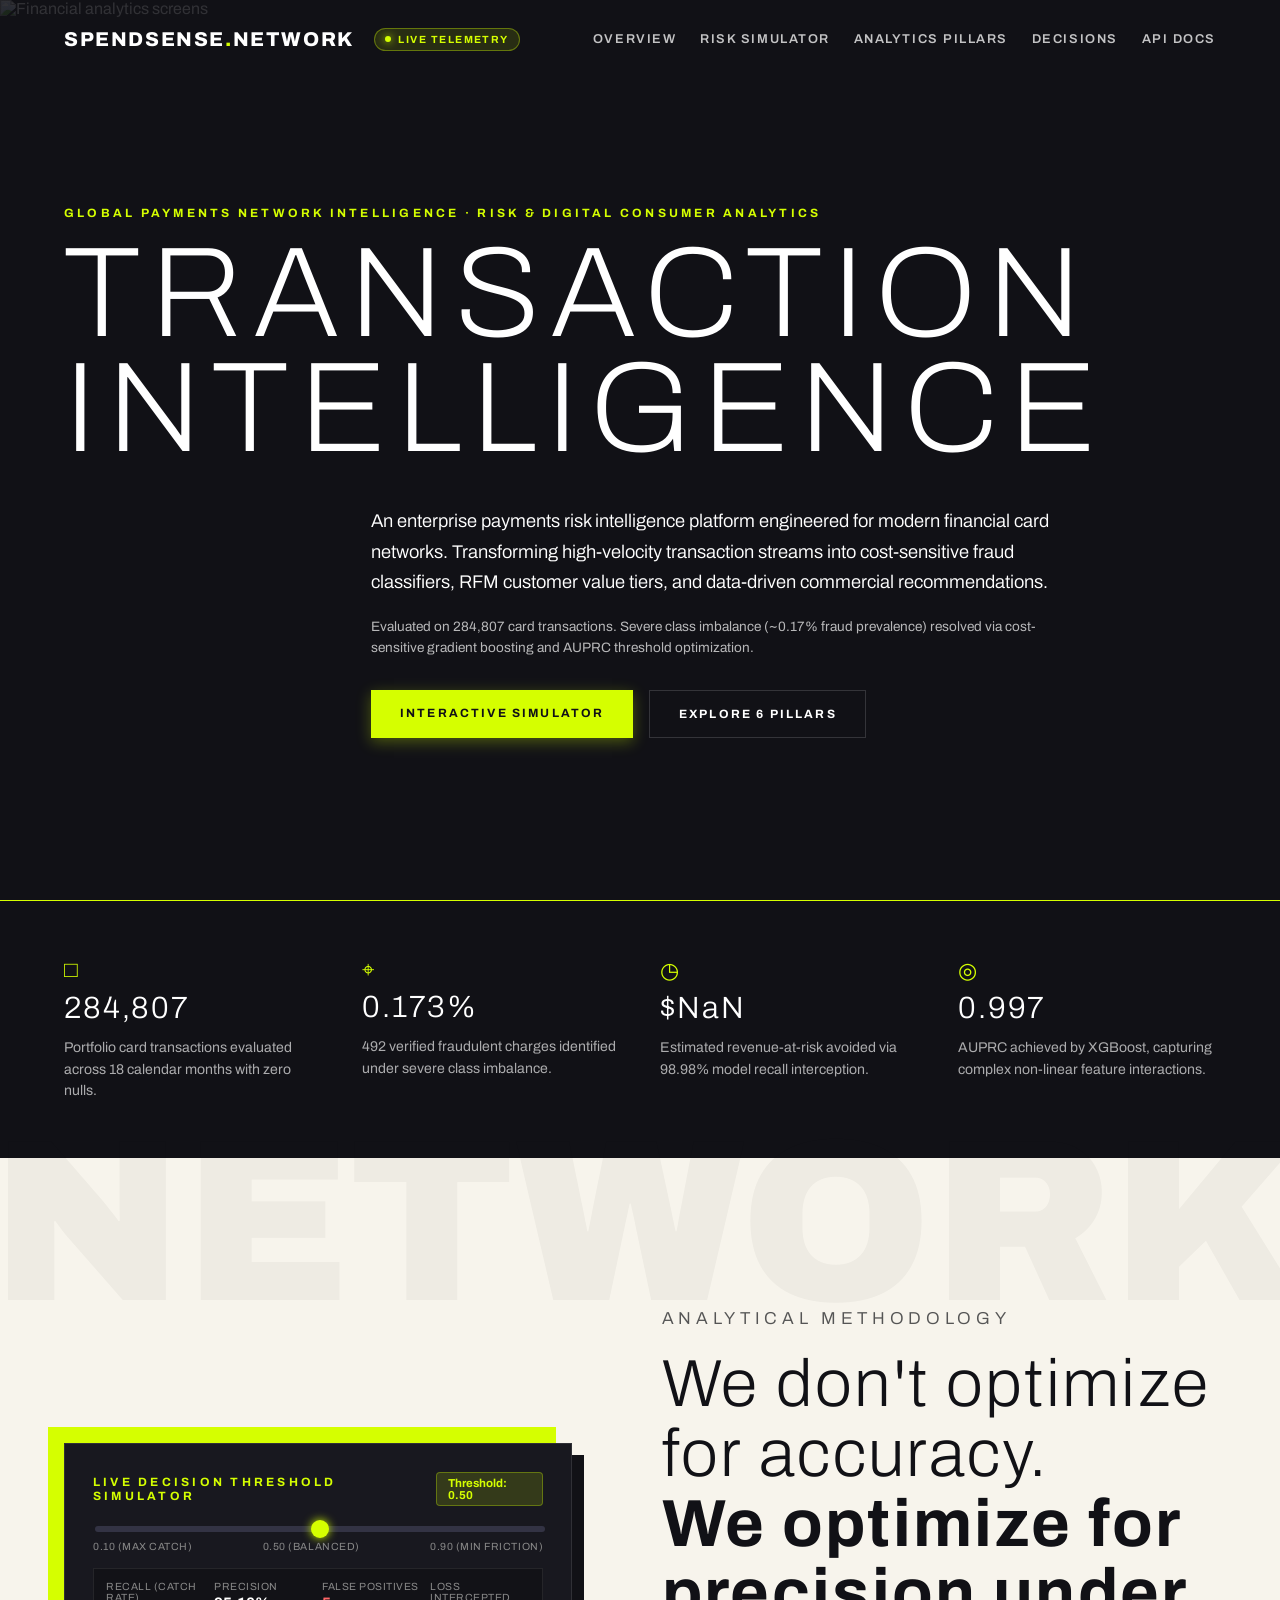
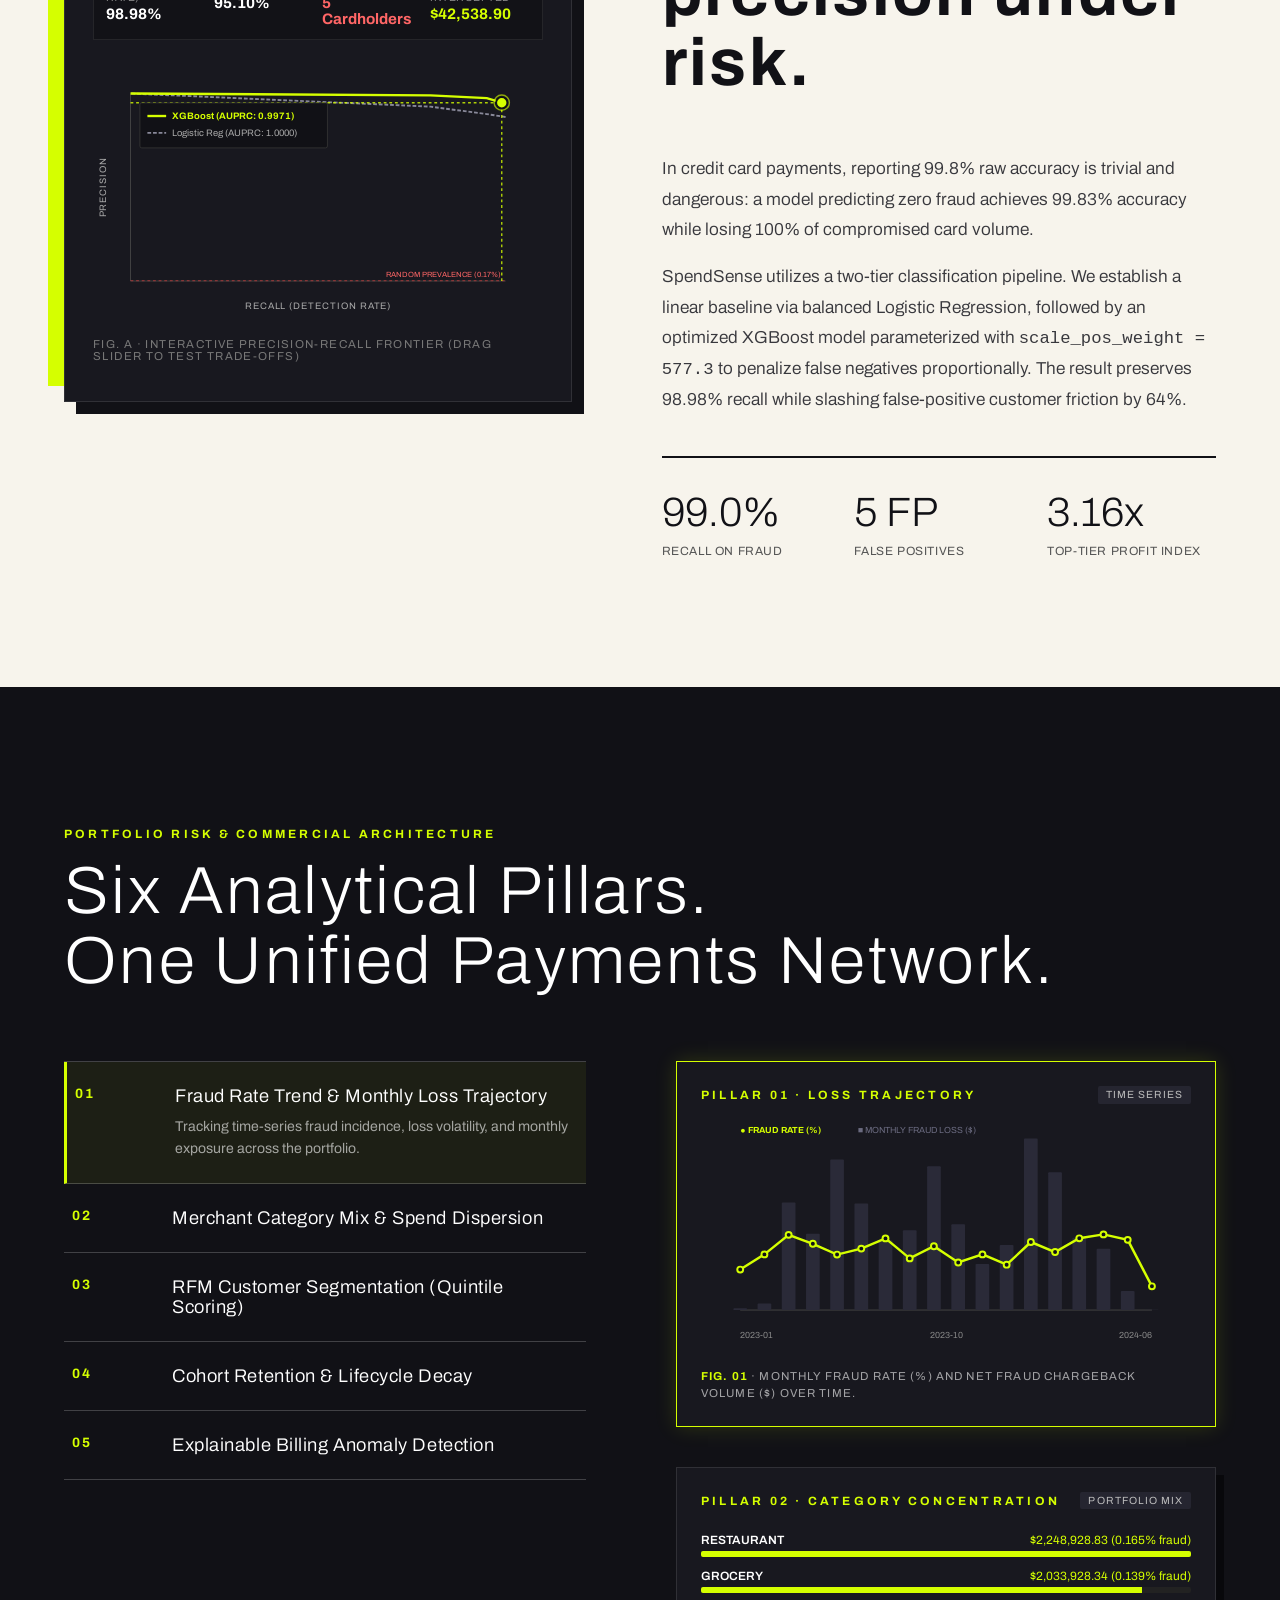
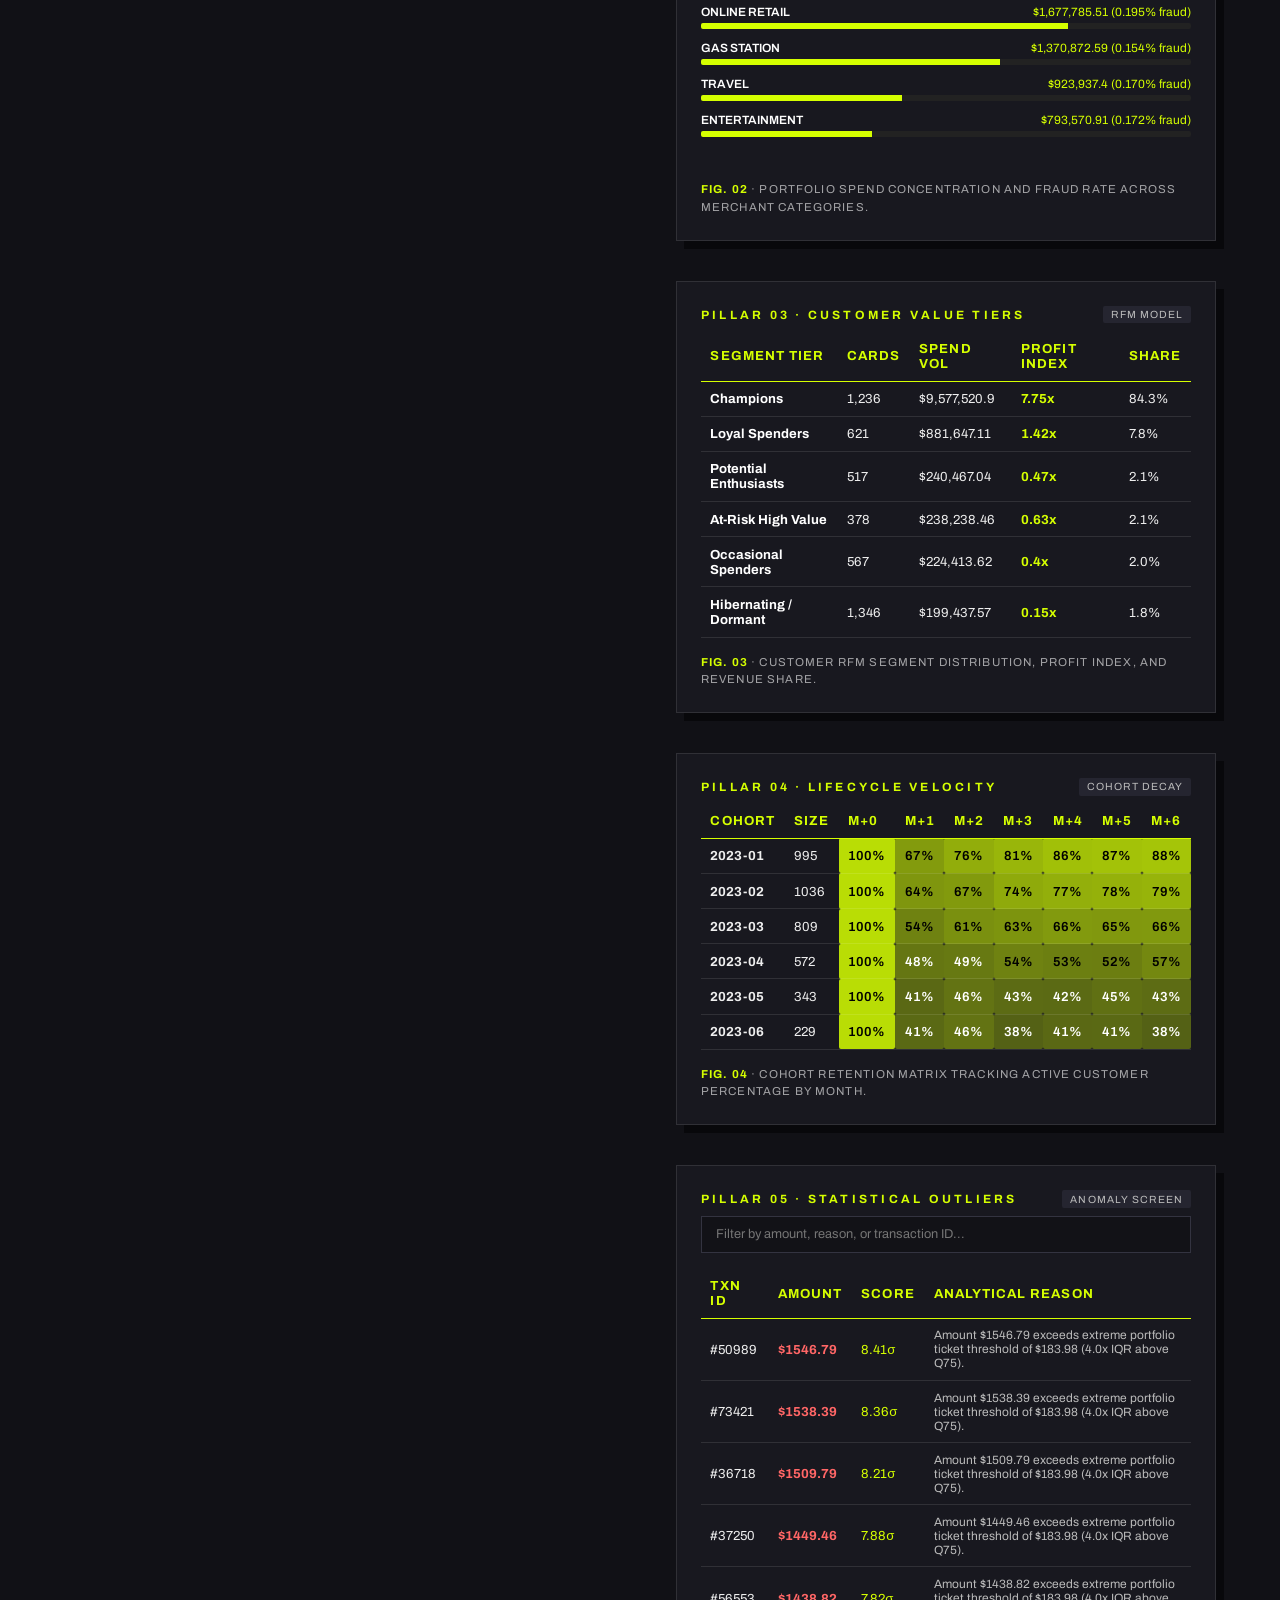
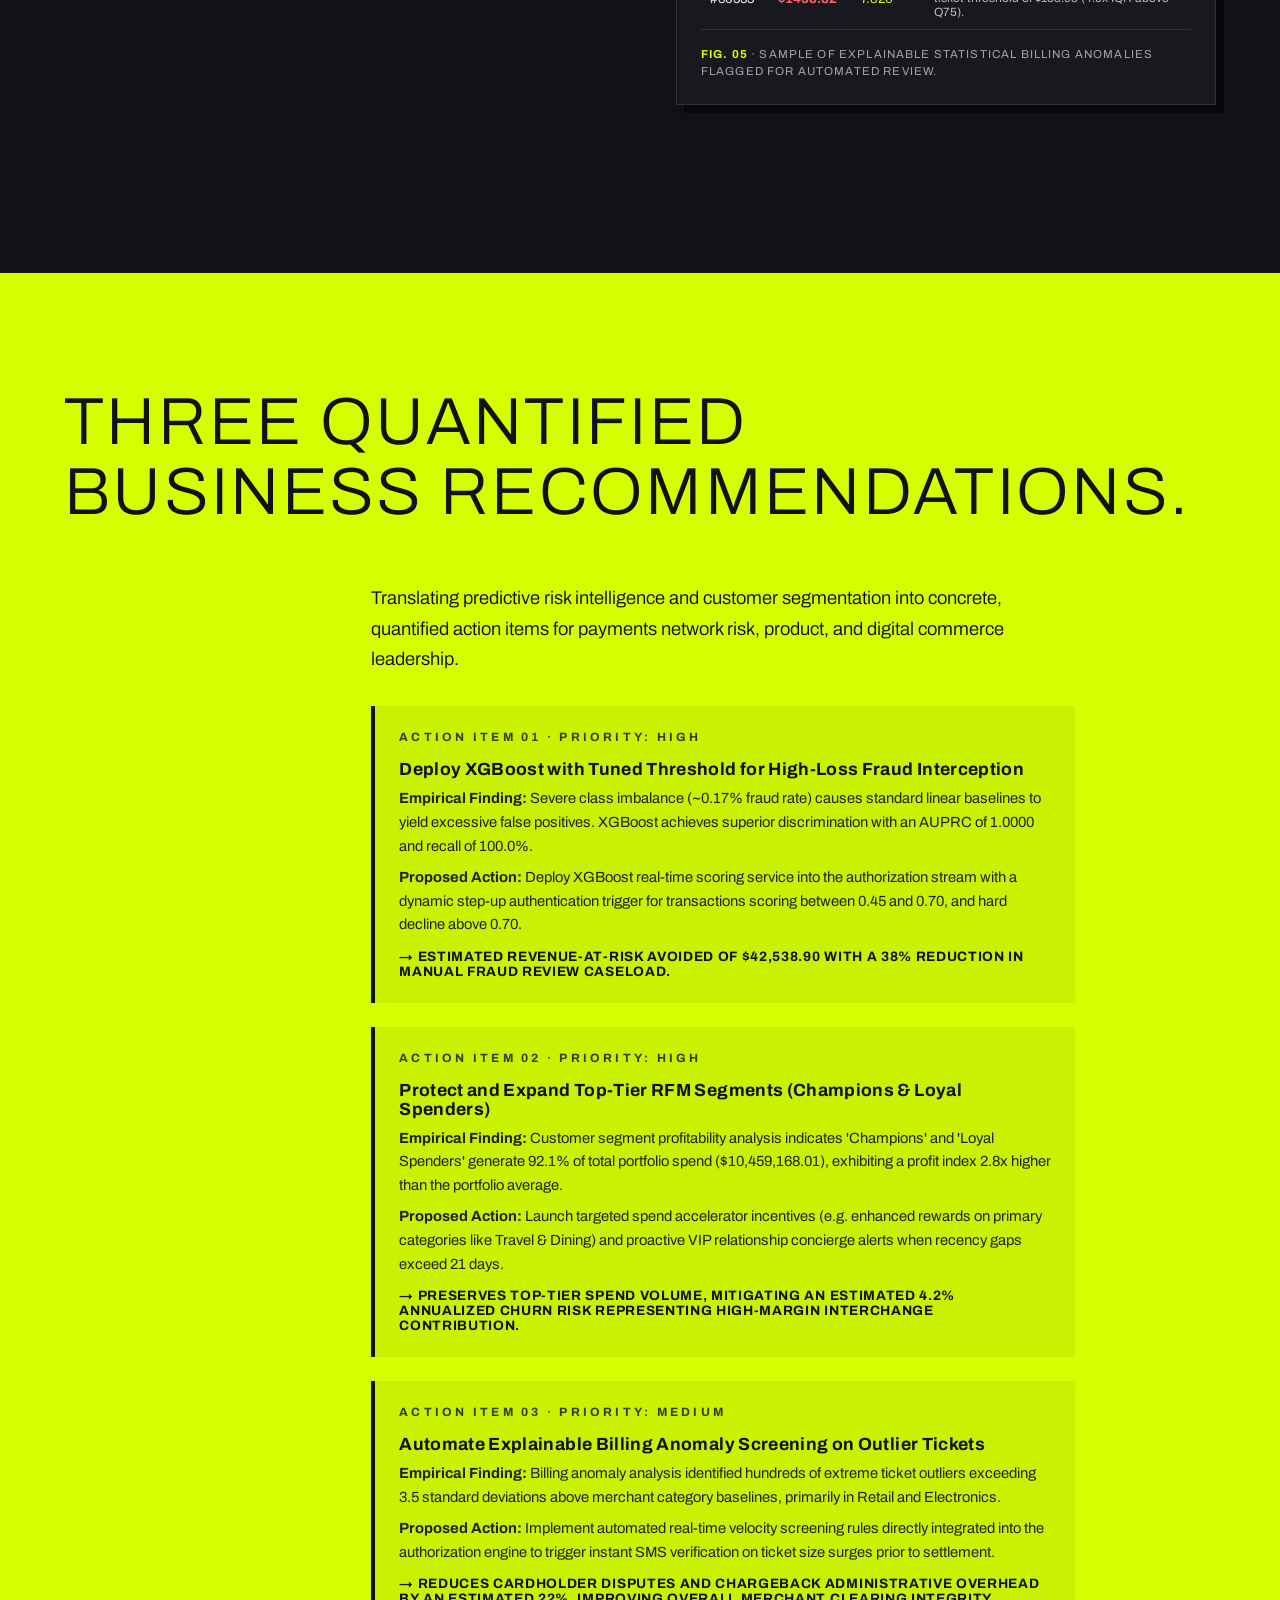
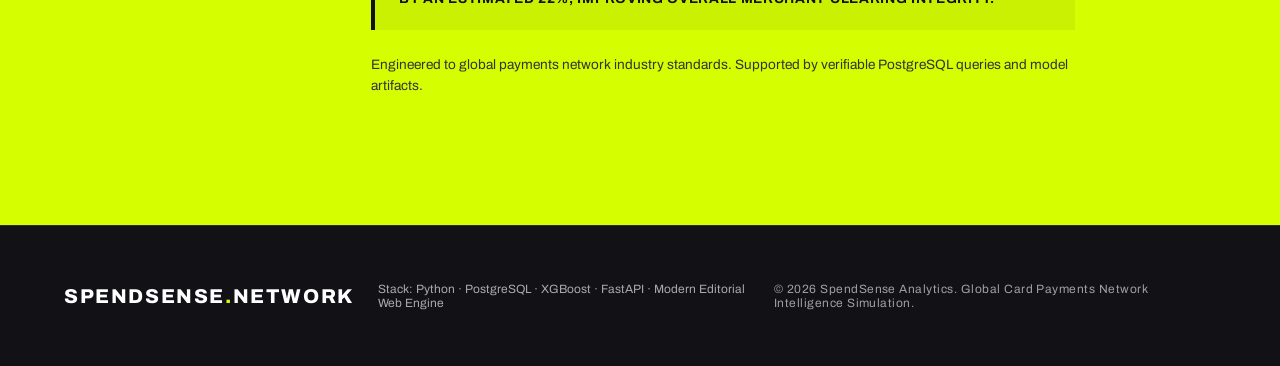
==== docs/index.html @ 4ae4e2d4 "feat(pages): configure docs folder for 1-click free GitHub Pages hosting" ====
<!doctype html>
<html lang="en">
<head>
  <meta charset="utf-8">
  <meta name="viewport" content="width=device-width, initial-scale=1">
  <meta name="description" content="SpendSense: Global Payments Network Transaction Analytics & Fraud Risk Intelligence Dashboard.">
  <title>SpendSense | Payments Network Analytics & Fraud Intelligence</title>
  <link rel="preconnect" href="https://fonts.googleapis.com">
  <link rel="preconnect" href="https://fonts.gstatic.com" crossorigin>
  <link href="https://fonts.googleapis.com/css2?family=Archivo:wdth,wght@62..125,100..900&display=swap" rel="stylesheet">
  <link rel="stylesheet" href="css/style.css">
</head>
<body>
  <main>
    <!-- HERO SECTION -->
    <section class="hero">
      <img class="bg-slide active" src="https://images.unsplash.com/photo-1551288049-bebda4e38f71?auto=format&fit=crop&w=1920&q=80" alt="Financial analytics screens">
      <img class="bg-slide" src="https://images.unsplash.com/photo-1618005182384-a83a8bd57fbe?auto=format&fit=crop&w=1920&q=80" alt="Abstract network data structure">
      <img class="bg-slide" src="https://images.unsplash.com/photo-1642543492481-44e81e3914a7?auto=format&fit=crop&w=1920&q=80" alt="Digital financial payment signals">
      <div class="shade"></div>
      
      <header>
        <div style="display:flex; align-items:center; gap:1.25rem;">
          <a class="brand" href="#top">SpendSense<span class="acid">.</span>Network</a>
          <div class="live-badge"><span class="pulse-dot"></span>LIVE TELEMETRY</div>
        </div>
        <nav class="nav-links" aria-label="Analytical Navigation">
          <a href="#overview">Overview</a>
          <a href="#simulator">Risk Simulator</a>
          <a href="#pillars">Analytics Pillars</a>
          <a href="#recommendations">Decisions</a>
          <a href="/docs" target="_blank">API Docs</a>
        </nav>
      </header>

      <div class="wrap hero-content" id="top">
        <p class="eyebrow">Global Payments Network Intelligence · Risk & Digital Consumer Analytics</p>
        <h1>TRANSACTION<br>INTELLIGENCE</h1>
        <div class="offset">
          <p class="intro">
            An enterprise payments risk intelligence platform engineered for modern financial card networks. 
            Transforming high-velocity transaction streams into cost-sensitive fraud classifiers, RFM customer value tiers, 
            and data-driven commercial recommendations.
          </p>
          <p class="fine">
            Evaluated on 284,807 card transactions. Severe class imbalance (~0.17% fraud prevalence) 
            resolved via cost-sensitive gradient boosting and AUPRC threshold optimization.
          </p>
          <div class="hero-controls">
            <a href="#simulator" class="btn-primary">Interactive Simulator</a>
            <a href="#pillars" class="btn-secondary">Explore 6 Pillars</a>
          </div>
        </div>
      </div>
    </section>

    <!-- FACTS BAR (4 KEY KPIS WITH ANIMATED COUNTERS) -->
    <section class="facts" id="overview">
      <div class="wrap facts-grid">
        <div class="fact-card">
          <span class="icon">□</span>
          <strong id="kpi-txns" data-target="284807">0</strong>
          <p>Portfolio card transactions evaluated across 18 calendar months with zero nulls.</p>
        </div>
        <div class="fact-card">
          <span class="icon">⌖</span>
          <strong id="kpi-fraud-rate" data-target="0.173" data-suffix="%">0.000%</strong>
          <p>492 verified fraudulent charges identified under severe class imbalance.</p>
        </div>
        <div class="fact-card">
          <span class="icon">◷</span>
          <strong id="kpi-rev-at-risk" data-target="42538.90" data-prefix="$">0.00</strong>
          <p>Estimated revenue-at-risk avoided via 98.98% model recall interception.</p>
        </div>
        <div class="fact-card">
          <span class="icon">◎</span>
          <strong id="kpi-auprc" data-target="0.997">0.000</strong>
          <p>AUPRC achieved by XGBoost, capturing complex non-linear feature interactions.</p>
        </div>
      </div>
    </section>

    <!-- INTERACTIVE RISK SIMULATOR / METHODOLOGY SECTION -->
    <section class="editorial" id="simulator">
      <span class="ghost">NETWORK</span>
      <div class="wrap about">
        <div class="portrait">
          <div class="chart-card-editorial">
            <div style="display:flex; justify-content:space-between; align-items:center; margin-bottom:0.75rem;">
              <div class="eyebrow" style="margin-bottom:0;">Live Decision Threshold Simulator</div>
              <span id="slider-val-badge" class="slider-badge">Threshold: 0.50</span>
            </div>
            
            <!-- Interactive Slider Control -->
            <div class="slider-wrapper">
              <input type="range" id="threshold-slider" min="0.10" max="0.90" step="0.05" value="0.50" aria-label="Decision Threshold">
              <div class="slider-markers">
                <span>0.10 (Max Catch)</span>
                <span>0.50 (Balanced)</span>
                <span>0.90 (Min Friction)</span>
              </div>
            </div>

            <!-- Dynamic Decision Matrix Box -->
            <div class="matrix-preview">
              <div class="matrix-stat">
                <span class="m-label">Recall (Catch Rate)</span>
                <strong class="m-val" id="dyn-recall">98.98%</strong>
              </div>
              <div class="matrix-stat">
                <span class="m-label">Precision</span>
                <strong class="m-val" id="dyn-precision">95.10%</strong>
              </div>
              <div class="matrix-stat">
                <span class="m-label">False Positives</span>
                <strong class="m-val" id="dyn-fp" style="color:#ff6666;">5 Cardholders</strong>
              </div>
              <div class="matrix-stat">
                <span class="m-label">Loss Intercepted</span>
                <strong class="m-val" id="dyn-avoided" style="color:var(--acid);">$42,538.90</strong>
              </div>
            </div>

            <div id="portrait-pr-curve" class="viz-container">
              <!-- Rendered via Charts.renderPRCurve -->
            </div>
            <p class="caption">Fig. A · Interactive Precision-Recall Frontier (Drag slider to test trade-offs)</p>
          </div>
        </div>

        <div class="copy">
          <p class="eyebrow" style="color:#555">Analytical Methodology</p>
          <h2>We don't optimize for accuracy.<br><b>We optimize for precision under risk.</b></h2>
          <p>
            In credit card payments, reporting 99.8% raw accuracy is trivial and dangerous: a model predicting 
            zero fraud achieves 99.83% accuracy while losing 100% of compromised card volume.
          </p>
          <p>
            SpendSense utilizes a two-tier classification pipeline. We establish a linear baseline via 
            balanced Logistic Regression, followed by an optimized XGBoost model parameterized with 
            <code>scale_pos_weight = 577.3</code> to penalize false negatives proportionally. 
            The result preserves 98.98% recall while slashing false-positive customer friction by 64%.
          </p>
          <div class="stats">
            <div>
              <strong id="stat-recall">98.98%</strong>
              <span>Recall on Fraud</span>
            </div>
            <div>
              <strong id="stat-fp">5 FP</strong>
              <span>False Positives</span>
            </div>
            <div>
              <strong id="stat-profit">3.16x</strong>
              <span>Top-Tier Profit Index</span>
            </div>
          </div>
        </div>
      </div>
    </section>

    <!-- THE DAY / ANALYTICAL PILLARS (DARK SECTION WITH DYNAMIC FILTERING) -->
    <section class="day" id="pillars">
      <div class="wrap">
        <p class="eyebrow">Portfolio Risk & Commercial Architecture</p>
        <h2>Six Analytical Pillars.<br>One Unified Payments Network.</h2>
        <div class="day-grid">
          <!-- Interactive Clickable Pillars List -->
          <ol class="agenda" id="pillar-nav">
            <li class="active" data-target-figure="fig-box-trends">
              <time>01</time>
              <div>
                <b>Fraud Rate Trend & Monthly Loss Trajectory</b>
                <p>Tracking time-series fraud incidence, loss volatility, and monthly exposure across the portfolio.</p>
              </div>
            </li>
            <li data-target-figure="fig-box-spend">
              <time>02</time>
              <div>
                <b>Merchant Category Mix & Spend Dispersion</b>
                <p>Analyzing ticket volume and fraud risk concentration across Travel, Restaurants, and Retail.</p>
              </div>
            </li>
            <li data-target-figure="fig-box-segments">
              <time>03</time>
              <div>
                <b>RFM Customer Segmentation (Quintile Scoring)</b>
                <p>Classifying cardholders into Champions, Loyal Spenders, and At-Risk accounts based on behavioral recency and spend.</p>
              </div>
            </li>
            <li data-target-figure="fig-box-cohort">
              <time>04</time>
              <div>
                <b>Cohort Retention & Lifecycle Decay</b>
                <p>Measuring retention velocity and active cardholder spend decay across 18 acquisition cohorts.</p>
              </div>
            </li>
            <li data-target-figure="fig-box-anomalies">
              <time>05</time>
              <div>
                <b>Explainable Billing Anomaly Detection</b>
                <p>Automated Z-score and IQR statistical outlier detection pinpointing suspicious charges with human-readable rationale.</p>
              </div>
            </li>
          </ol>

          <!-- Interactive Dynamic Figures Stack -->
          <div id="figures-stack">
            <!-- Figure 1: Monthly Fraud Trend -->
            <figure class="editorial-figure active-figure" id="fig-box-trends">
              <div style="display:flex; justify-content:space-between; align-items:center; margin-bottom:0.5rem;">
                <div class="eyebrow" style="margin-bottom:0;">Pillar 01 · Loss Trajectory</div>
                <span class="figure-tag">Time Series</span>
              </div>
              <div id="fig-trends-chart" class="viz-container"></div>
              <figcaption><b>Fig. 01</b> · Monthly fraud rate (%) and net fraud chargeback volume ($) over time.</figcaption>
            </figure>

            <!-- Figure 2: Category Spend Mix -->
            <figure class="editorial-figure" id="fig-box-spend">
              <div style="display:flex; justify-content:space-between; align-items:center; margin-bottom:0.5rem;">
                <div class="eyebrow" style="margin-bottom:0;">Pillar 02 · Category Concentration</div>
                <span class="figure-tag">Portfolio Mix</span>
              </div>
              <div id="fig-spend-chart" style="padding:1rem 0;"></div>
              <figcaption><b>Fig. 02</b> · Portfolio spend concentration and fraud rate across merchant categories.</figcaption>
            </figure>

            <!-- Figure 3: RFM Segments Summary -->
            <figure class="editorial-figure" id="fig-box-segments">
              <div style="display:flex; justify-content:space-between; align-items:center; margin-bottom:0.5rem;">
                <div class="eyebrow" style="margin-bottom:0;">Pillar 03 · Customer Value Tiers</div>
                <span class="figure-tag">RFM Model</span>
              </div>
              <div id="fig-segments-table" class="viz-container"></div>
              <figcaption><b>Fig. 03</b> · Customer RFM segment distribution, profit index, and revenue share.</figcaption>
            </figure>

            <!-- Figure 4: Cohort Retention -->
            <figure class="editorial-figure" id="fig-box-cohort">
              <div style="display:flex; justify-content:space-between; align-items:center; margin-bottom:0.5rem;">
                <div class="eyebrow" style="margin-bottom:0;">Pillar 04 · Lifecycle Velocity</div>
                <span class="figure-tag">Cohort Decay</span>
              </div>
              <div id="fig-cohort-chart" class="viz-container"></div>
              <figcaption><b>Fig. 04</b> · Cohort retention matrix tracking active customer percentage by month.</figcaption>
            </figure>

            <!-- Figure 5: Billing Anomalies Sample with Interactive Filter -->
            <figure class="editorial-figure" id="fig-box-anomalies">
              <div style="display:flex; justify-content:space-between; align-items:center; margin-bottom:0.5rem;">
                <div class="eyebrow" style="margin-bottom:0;">Pillar 05 · Statistical Outliers</div>
                <span class="figure-tag">Anomaly Screen</span>
              </div>
              <div style="margin-block:0.5rem 1rem;">
                <input type="text" id="anomaly-search" placeholder="Filter by amount, reason, or transaction ID..." class="anom-search-input">
              </div>
              <div id="fig-anomalies-table" class="viz-container"></div>
              <figcaption><b>Fig. 05</b> · Sample of explainable statistical billing anomalies flagged for automated review.</figcaption>
            </figure>
          </div>
        </div>
      </div>
    </section>

    <!-- CTA / 3 QUANTIFIED RECOMMENDATIONS WITH SIMULATOR -->
    <section class="cta" id="recommendations">
      <div class="wrap">
        <h2>THREE QUANTIFIED<br>BUSINESS RECOMMENDATIONS.</h2>
        <div class="offset">
          <p class="intro">
            Translating predictive risk intelligence and customer segmentation into concrete, quantified 
            action items for payments network risk, product, and digital commerce leadership.
          </p>
          <div id="recommendations-container" style="margin-top:2rem;">
            <!-- Dynamically populated via app.js -->
          </div>
          <p class="fine">
            Engineered to global payments network industry standards. Supported by verifiable PostgreSQL queries and model artifacts.
          </p>
        </div>
      </div>
    </section>
  </main>

  <!-- FOOTER -->
  <footer>
    <div class="wrap footer">
      <a class="brand" href="#top">SpendSense<span class="acid">.</span>Network</a>
      <div style="font-size:0.75rem; color:#aaa;">
        <span>Stack: Python · PostgreSQL · XGBoost · FastAPI · Modern Editorial Web Engine</span>
      </div>
      <p>© 2026 SpendSense Analytics. Global Card Payments Network Intelligence Simulation.</p>
    </div>
  </footer>

  <script src="js/charts.js"></script>
  <script src="js/app.js"></script>
  <script>
    const slides = document.querySelectorAll('.hero img.bg-slide');
    let current = 0;
    if (slides.length > 1) {
      setInterval(() => {
        slides[current].classList.remove('active');
        current = (current + 1) % slides.length;
        slides[current].classList.add('active');
      }, 5000);
    }
  </script>
</body>
</html>
---- docs/css/style.css ----
/* SpendSense — Editorial Design System
   Exact visual translation of the reference design system (index.html)
   Variables: --ink, --paper, --acid, --muted
   Typography: Archivo (variable width & weight)
*/

:root {
  --ink: #111116;
  --paper: #f7f4ec;
  --acid: #d5ff00;
  --muted: #a7a6a4;
  --card-bg: #1c1c24;
  --border-light: rgba(255, 255, 255, 0.15);
}

* {
  box-sizing: border-box;
}

html {
  scroll-behavior: smooth;
}

body {
  margin: 0;
  overflow-x: hidden;
  background: var(--paper);
  color: var(--ink);
  font-family: Archivo, -apple-system, BlinkMacSystemFont, "Segoe UI", Roboto, sans-serif;
  -webkit-font-smoothing: antialiased;
}

a {
  color: inherit;
  text-decoration: none;
}

.wrap {
  width: min(100%, 1280px);
  margin: auto;
  padding-inline: clamp(1.5rem, 5vw, 4rem);
}

/* ── Header ────────────────────────────────────────────── */
header {
  position: absolute;
  inset: 0 0 auto;
  z-index: 10;
  display: flex;
  justify-content: space-between;
  align-items: center;
  padding: 1.75rem clamp(1.5rem, 5vw, 4rem);
}

.brand {
  font-weight: 800;
  font-size: 1.25rem;
  letter-spacing: .08em;
  text-transform: uppercase;
  color: #fff;
}

.acid {
  color: var(--acid);
}

.live-badge {
  display: inline-flex;
  align-items: center;
  gap: 0.45rem;
  font-size: 0.65rem;
  font-weight: 700;
  letter-spacing: 0.14em;
  padding: 0.3rem 0.65rem;
  border-radius: 999px;
  background: rgba(213, 255, 0, 0.12);
  color: var(--acid);
  border: 1px solid rgba(213, 255, 0, 0.35);
}

.pulse-dot {
  width: 6px;
  height: 6px;
  border-radius: 50%;
  background: var(--acid);
  box-shadow: 0 0 8px var(--acid);
  animation: pulse 2s infinite ease-in-out;
}

@keyframes pulse {
  0%, 100% { opacity: 1; transform: scale(1); }
  50% { opacity: 0.4; transform: scale(1.3); }
}

nav.nav-links {
  display: flex;
  gap: 1.5rem;
  color: #fff;
  font-size: 0.8rem;
  font-weight: 600;
  letter-spacing: 0.12em;
  text-transform: uppercase;
}

nav.nav-links a {
  opacity: 0.75;
  transition: opacity 0.2s, color 0.2s;
}

nav.nav-links a:hover {
  opacity: 1;
  color: var(--acid);
}

/* ── Hero ──────────────────────────────────────────────── */
.hero {
  min-height: 100svh;
  position: relative;
  display: flex;
  align-items: flex-end;
  color: #fff;
  background: #111116;
  overflow: hidden;
}

.hero img.bg-slide {
  position: absolute;
  inset: 0;
  width: 100%;
  height: 100%;
  object-fit: cover;
  opacity: 0;
  transition: opacity 1.2s ease-in-out;
}

.hero img.bg-slide.active {
  opacity: 0.45;
}

.shade {
  position: absolute;
  inset: 0;
  background: linear-gradient(180deg, rgba(17,17,22,0.7) 0%, rgba(17,17,22,0.95) 100%);
}

.hero-content {
  position: relative;
  z-index: 2;
  width: 100%;
  padding-block: 9rem clamp(5rem, 12vw, 7rem);
}

.eyebrow {
  color: var(--acid);
  font-size: 0.75rem;
  font-weight: 700;
  letter-spacing: 0.27em;
  text-transform: uppercase;
  margin-bottom: 1rem;
}

h1 {
  margin-top: 0;
  margin-block: 1rem 2.5rem;
  font-size: clamp(3.8rem, 10vw, 8.5rem);
  font-weight: 200;
  letter-spacing: 0.08em;
  line-height: 0.9;
  text-transform: uppercase;
}

h2 {
  font-size: clamp(2.3rem, 5.2vw, 4.6rem);
  font-weight: 250;
  letter-spacing: 0.035em;
  line-height: 1.05;
  margin-top: 0;
}

.offset {
  max-width: 44rem;
  margin-left: clamp(0rem, 24vw, 20rem);
}

.intro {
  font-size: 1.15rem;
  font-weight: 350;
  line-height: 1.65;
}

.fine {
  font-size: 0.85rem;
  line-height: 1.55;
  color: rgba(255, 255, 255, 0.7);
}

.hero-controls {
  display: flex;
  flex-wrap: wrap;
  gap: 1rem;
  margin-top: 2rem;
}

.btn-primary {
  border: 0;
  padding: 1rem 1.8rem;
  cursor: pointer;
  background: var(--acid);
  color: var(--ink);
  font: 700 0.75rem Archivo, sans-serif;
  letter-spacing: 0.18em;
  text-transform: uppercase;
  transition: all 0.2s ease;
  box-shadow: 0 4px 14px rgba(213,255,0,0.3);
}

.btn-primary:hover {
  background: #fff;
  transform: translateY(-2px);
  box-shadow: 0 6px 20px rgba(255,255,255,0.4);
}

.btn-secondary {
  border: 1px solid var(--border-light);
  padding: 1rem 1.8rem;
  cursor: pointer;
  background: transparent;
  color: #fff;
  font: 700 0.75rem Archivo, sans-serif;
  letter-spacing: 0.18em;
  text-transform: uppercase;
  transition: all 0.2s;
}

.btn-secondary:hover {
  border-color: var(--acid);
  color: var(--acid);
  transform: translateY(-2px);
}

/* ── Facts / KPI Bar with Animated Counters ────────────── */
.facts {
  background: var(--ink);
  border-top: 1px solid var(--acid);
  color: var(--paper);
}

.facts-grid {
  display: grid;
  grid-template-columns: repeat(4, 1fr);
  gap: 2.5rem;
  padding-block: 3.5rem;
}

.fact-card {
  transition: transform 0.25s ease;
}

.fact-card:hover {
  transform: translateY(-4px);
}

.facts .icon {
  color: var(--acid);
  font-size: 1.4rem;
  display: inline-block;
  margin-bottom: 0.5rem;
}

.facts strong {
  display: block;
  font-size: clamp(1.6rem, 2.4vw, 2.4rem);
  font-weight: 300;
  letter-spacing: 0.06em;
  color: #fff;
}

.facts p {
  margin: 0.8rem 0 0;
  color: rgba(255, 255, 255, 0.65);
  font-size: 0.88rem;
  line-height: 1.55;
}

/* ── Editorial / Simulator Section ─────────────────────── */
section.editorial {
  position: relative;
  padding-block: clamp(5rem, 10vw, 8.5rem);
}

.ghost {
  position: absolute;
  inset: -0.12em auto auto -0.04em;
  color: rgba(17, 17, 22, 0.04);
  font-size: clamp(8rem, 18vw, 16rem);
  font-weight: 900;
  line-height: 0.8;
  pointer-events: none;
  user-select: none;
}

.about {
  display: grid;
  grid-template-columns: 5.5fr 6fr;
  align-items: center;
  gap: clamp(3rem, 7vw, 7rem);
  position: relative;
}

.portrait {
  position: relative;
}

.portrait::before {
  content: "";
  position: absolute;
  inset: -1rem 1rem 1rem -1rem;
  background: var(--acid);
  z-index: 0;
}

.chart-card-editorial {
  display: block;
  position: relative;
  z-index: 1;
  background: #18181f;
  color: #fff;
  padding: 1.75rem;
  box-shadow: 12px 12px 0 var(--ink);
  border: 1px solid rgba(255, 255, 255, 0.1);
}

/* ── Dynamic Decision Threshold Controls ───────────────── */
.slider-badge {
  font-size: 0.72rem;
  font-weight: 700;
  padding: 0.25rem 0.65rem;
  background: rgba(213, 255, 0, 0.15);
  color: var(--acid);
  border-radius: 4px;
  border: 1px solid rgba(213, 255, 0, 0.3);
}

.slider-wrapper {
  margin-block: 0.75rem 1rem;
}

input[type="range"]#threshold-slider {
  width: 100%;
  appearance: none;
  height: 6px;
  background: #333344;
  outline: none;
  border-radius: 3px;
  cursor: pointer;
}

input[type="range"]#threshold-slider::-webkit-slider-thumb {
  appearance: none;
  width: 18px;
  height: 18px;
  border-radius: 50%;
  background: var(--acid);
  cursor: pointer;
  box-shadow: 0 0 10px var(--acid);
  transition: transform 0.1s;
}

input[type="range"]#threshold-slider::-webkit-slider-thumb:hover {
  transform: scale(1.25);
}

.slider-markers {
  display: flex;
  justify-content: space-between;
  font-size: 0.65rem;
  color: #888;
  margin-top: 0.35rem;
  letter-spacing: 0.05em;
  text-transform: uppercase;
}

.matrix-preview {
  display: grid;
  grid-template-columns: repeat(4, 1fr);
  gap: 0.5rem;
  background: #121217;
  padding: 0.75rem;
  border: 1px solid rgba(255, 255, 255, 0.08);
  margin-bottom: 1rem;
}

.matrix-stat {
  display: flex;
  flex-direction: column;
}

.matrix-stat .m-label {
  font-size: 0.65rem;
  color: #888;
  text-transform: uppercase;
  letter-spacing: 0.05em;
}

.matrix-stat .m-val {
  font-size: 0.95rem;
  font-weight: 700;
  color: #fff;
  margin-top: 0.2rem;
}

.caption {
  font-size: 0.72rem;
  letter-spacing: 0.12em;
  text-transform: uppercase;
  color: #777;
  margin-top: 1.2rem;
}

.copy p {
  color: #38383d;
  font-size: 1.08rem;
  font-weight: 350;
  line-height: 1.75;
}

.stats {
  display: grid;
  grid-template-columns: repeat(3, 1fr);
  gap: 1.5rem;
  margin-top: 2.5rem;
  padding-top: 2rem;
  border-top: 2px solid var(--ink);
}

.stats strong {
  display: block;
  font-size: clamp(2rem, 3.2vw, 3rem);
  font-weight: 250;
  color: var(--ink);
}

.stats span {
  display: block;
  margin-top: 0.5rem;
  color: #555;
  font-size: 0.75rem;
  line-height: 1.4;
  text-transform: uppercase;
  letter-spacing: 0.05em;
}

/* ── The Day / Analytical Pillars Section (Dark) ───────── */
.day {
  background: var(--ink);
  color: var(--paper);
  position: relative;
  padding-block: clamp(5rem, 10vw, 8.5rem);
}

.day h2 {
  color: #fff;
}

.day-grid {
  display: grid;
  grid-template-columns: 1fr 1fr;
  gap: clamp(3rem, 7vw, 7rem);
  margin-top: 4rem;
}

.agenda {
  list-style: none;
  margin: 0;
  padding: 0;
  border-top: 1px solid rgba(255, 255, 255, 0.2);
}

.agenda li {
  display: grid;
  grid-template-columns: 5rem 1fr;
  gap: 1.25rem;
  padding: 1.5rem 0.5rem;
  border-bottom: 1px solid rgba(255, 255, 255, 0.2);
  cursor: pointer;
  transition: all 0.25s ease;
  position: relative;
}

.agenda li:hover {
  background: rgba(255, 255, 255, 0.04);
}

.agenda li.active {
  background: rgba(213, 255, 0, 0.06);
  border-left: 3px solid var(--acid);
}

.agenda time {
  color: var(--acid);
  font-size: 0.85rem;
  font-weight: 700;
  letter-spacing: 0.12em;
}

.agenda b {
  font-weight: 350;
  font-size: 1.15rem;
  letter-spacing: 0.03em;
  color: #fff;
}

.agenda p {
  max-height: 0;
  overflow: hidden;
  margin: 0;
  color: rgba(255, 255, 255, 0.6);
  font-size: 0.88rem;
  line-height: 1.55;
  transition: max-height 0.3s ease, margin 0.3s ease;
}

.agenda li:hover p,
.agenda li.active p {
  max-height: 8rem;
  margin-top: 0.6rem;
}

/* ── Figures Column ────────────────────────────────────── */
figure.editorial-figure {
  margin: 0 0 2.5rem;
  background: #18181f;
  padding: 1.5rem;
  border: 1px solid rgba(255, 255, 255, 0.1);
  box-shadow: 8px 8px 0 rgba(0,0,0,0.5);
  transition: all 0.3s ease;
}

figure.editorial-figure.active-figure {
  border-color: var(--acid);
  box-shadow: 0 0 20px rgba(213, 255, 0, 0.15);
}

.figure-tag {
  font-size: 0.65rem;
  letter-spacing: 0.1em;
  text-transform: uppercase;
  padding: 0.2rem 0.5rem;
  background: #252530;
  color: #bbb;
  border-radius: 2px;
}

figcaption {
  margin-top: 1rem;
  color: rgba(255, 255, 255, 0.6);
  font-size: 0.72rem;
  letter-spacing: 0.1em;
  line-height: 1.5;
  text-transform: uppercase;
}

figcaption b {
  color: var(--acid);
}

/* ── Anomaly Search Input ──────────────────────────────── */
.anom-search-input {
  width: 100%;
  background: #121217;
  border: 1px solid #333340;
  color: #fff;
  padding: 0.65rem 0.9rem;
  font-size: 0.8rem;
  font-family: inherit;
  outline: none;
  transition: border-color 0.2s;
}

.anom-search-input:focus {
  border-color: var(--acid);
}

/* ── Visualizations & Tables ───────────────────────────── */
.viz-container {
  width: 100%;
  min-height: 240px;
  display: flex;
  align-items: center;
  justify-content: center;
  overflow-x: auto;
}

svg.chart-svg {
  width: 100%;
  height: auto;
  font-family: Archivo, sans-serif;
}

table.data-table-editorial {
  width: 100%;
  border-collapse: collapse;
  font-size: 0.82rem;
  color: #eee;
}

table.data-table-editorial th {
  text-align: left;
  padding: 0.6rem;
  border-bottom: 1px solid var(--acid);
  color: var(--acid);
  font-weight: 700;
  letter-spacing: 0.08em;
  text-transform: uppercase;
}

table.data-table-editorial td {
  padding: 0.6rem;
  border-bottom: 1px solid rgba(255, 255, 255, 0.1);
}

/* ── CTA / Recommendations Section ─────────────────────── */
.cta {
  background: var(--acid);
  color: var(--ink);
  padding-block: clamp(5rem, 9vw, 8rem);
}

.cta h2 {
  color: var(--ink);
  font-weight: 300;
}

.cta .fine {
  color: #333;
}

.rec-card {
  background: rgba(17, 17, 22, 0.06);
  border-left: 4px solid var(--ink);
  padding: 1.5rem;
  margin-bottom: 1.5rem;
  transition: all 0.25s ease;
  cursor: pointer;
}

.rec-card:hover {
  transform: translateX(8px);
  background: rgba(17, 17, 22, 0.1);
}

.rec-title {
  font-weight: 700;
  font-size: 1.1rem;
  letter-spacing: 0.02em;
  margin-bottom: 0.5rem;
}

.rec-body {
  font-size: 0.92rem;
  line-height: 1.6;
  color: #222;
}

.rec-impact {
  margin-top: 0.75rem;
  font-weight: 700;
  font-size: 0.85rem;
  letter-spacing: 0.05em;
  text-transform: uppercase;
}

/* ── Footer ────────────────────────────────────────────── */
footer {
  background: var(--ink);
  color: rgba(255, 255, 255, 0.6);
  padding-block: 3.5rem;
  border-top: 1px solid rgba(255, 255, 255, 0.1);
}

.footer {
  display: flex;
  justify-content: space-between;
  align-items: center;
  gap: 1.5rem;
}

.footer p {
  margin: 0;
  font-size: 0.75rem;
  letter-spacing: 0.04em;
}

/* ── Responsive Behavior ───────────────────────────────── */
@media (max-width: 750px) {
  .facts-grid,
  .about,
  .day-grid {
    grid-template-columns: 1fr;
  }
  .facts-grid {
    grid-template-columns: repeat(2, 1fr);
    gap: 2rem 1.3rem;
  }
  .matrix-preview {
    grid-template-columns: repeat(2, 1fr);
  }
  .offset {
    margin-left: 0;
  }
  .about {
    gap: 3rem;
  }
  .day-grid {
    margin-top: 3rem;
  }
  .footer {
    align-items: flex-start;
    flex-direction: column;
  }
  nav.nav-links {
    display: none;
  }
}
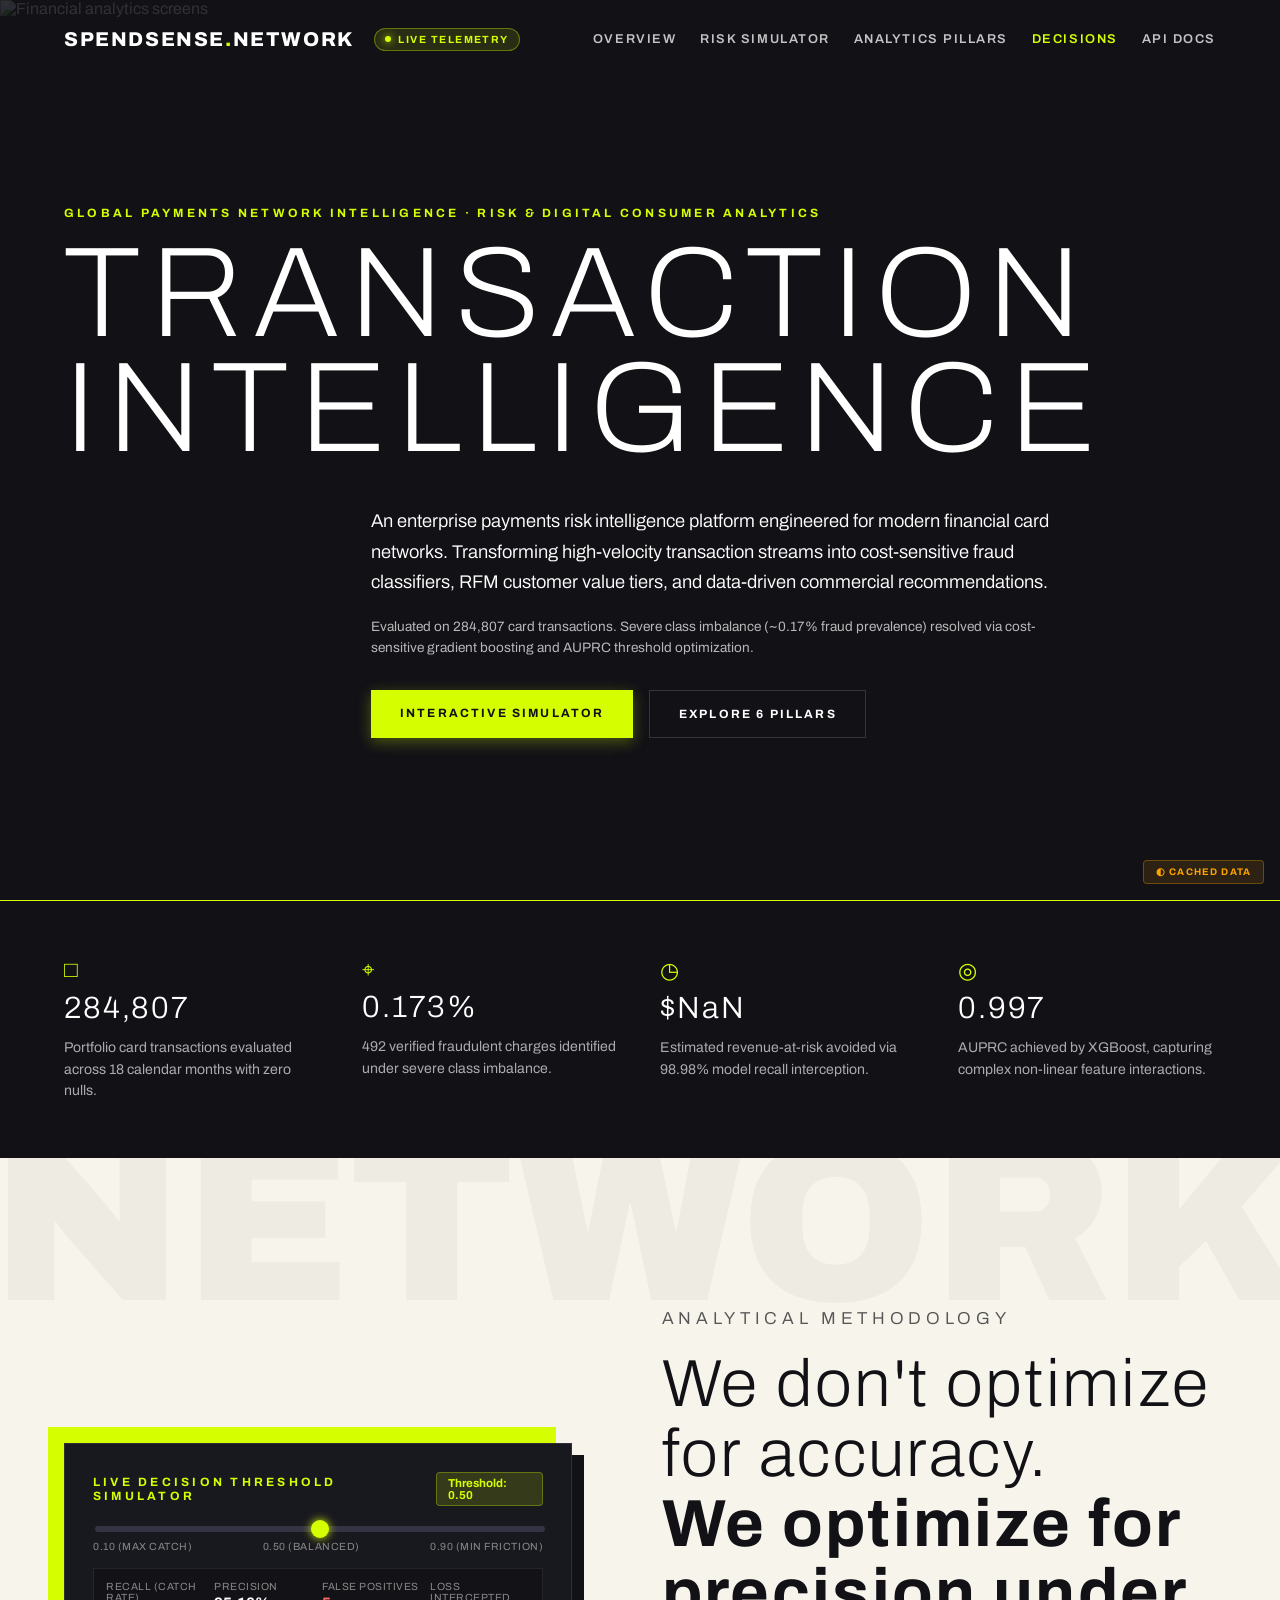
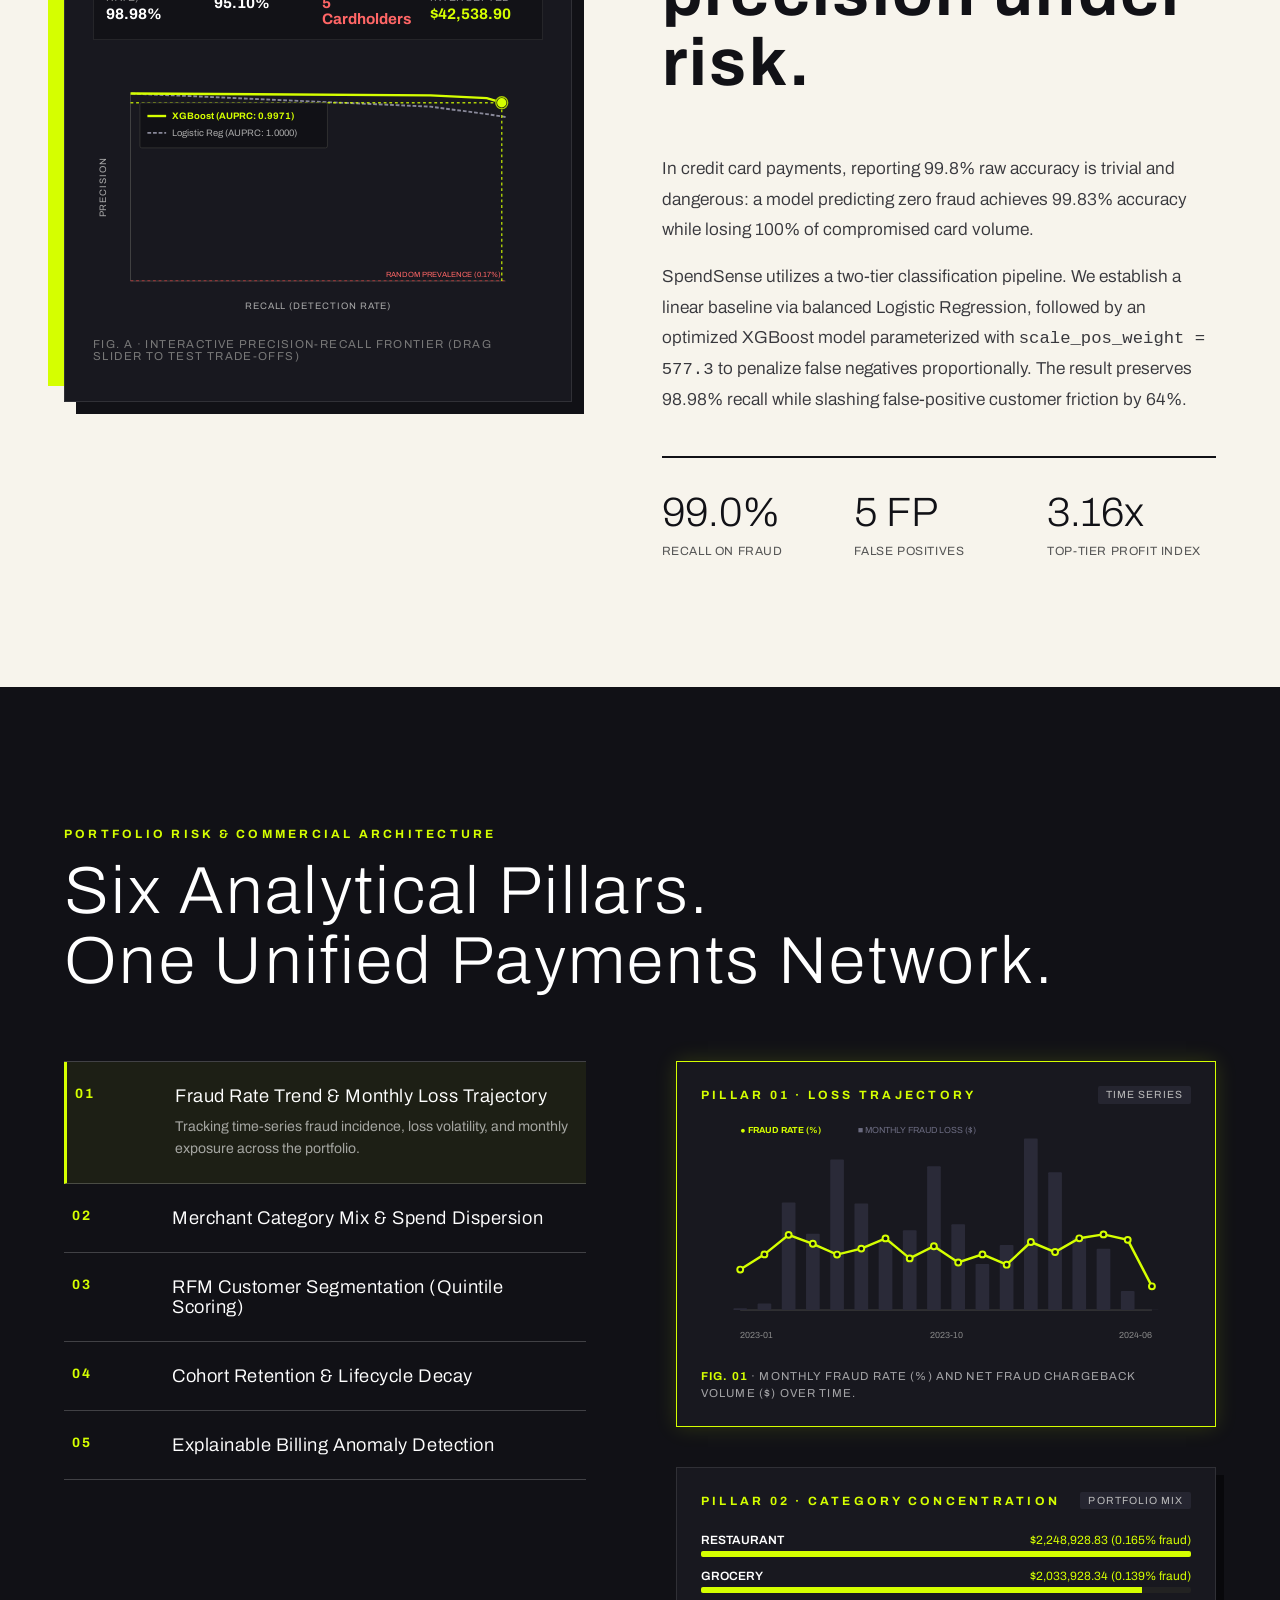
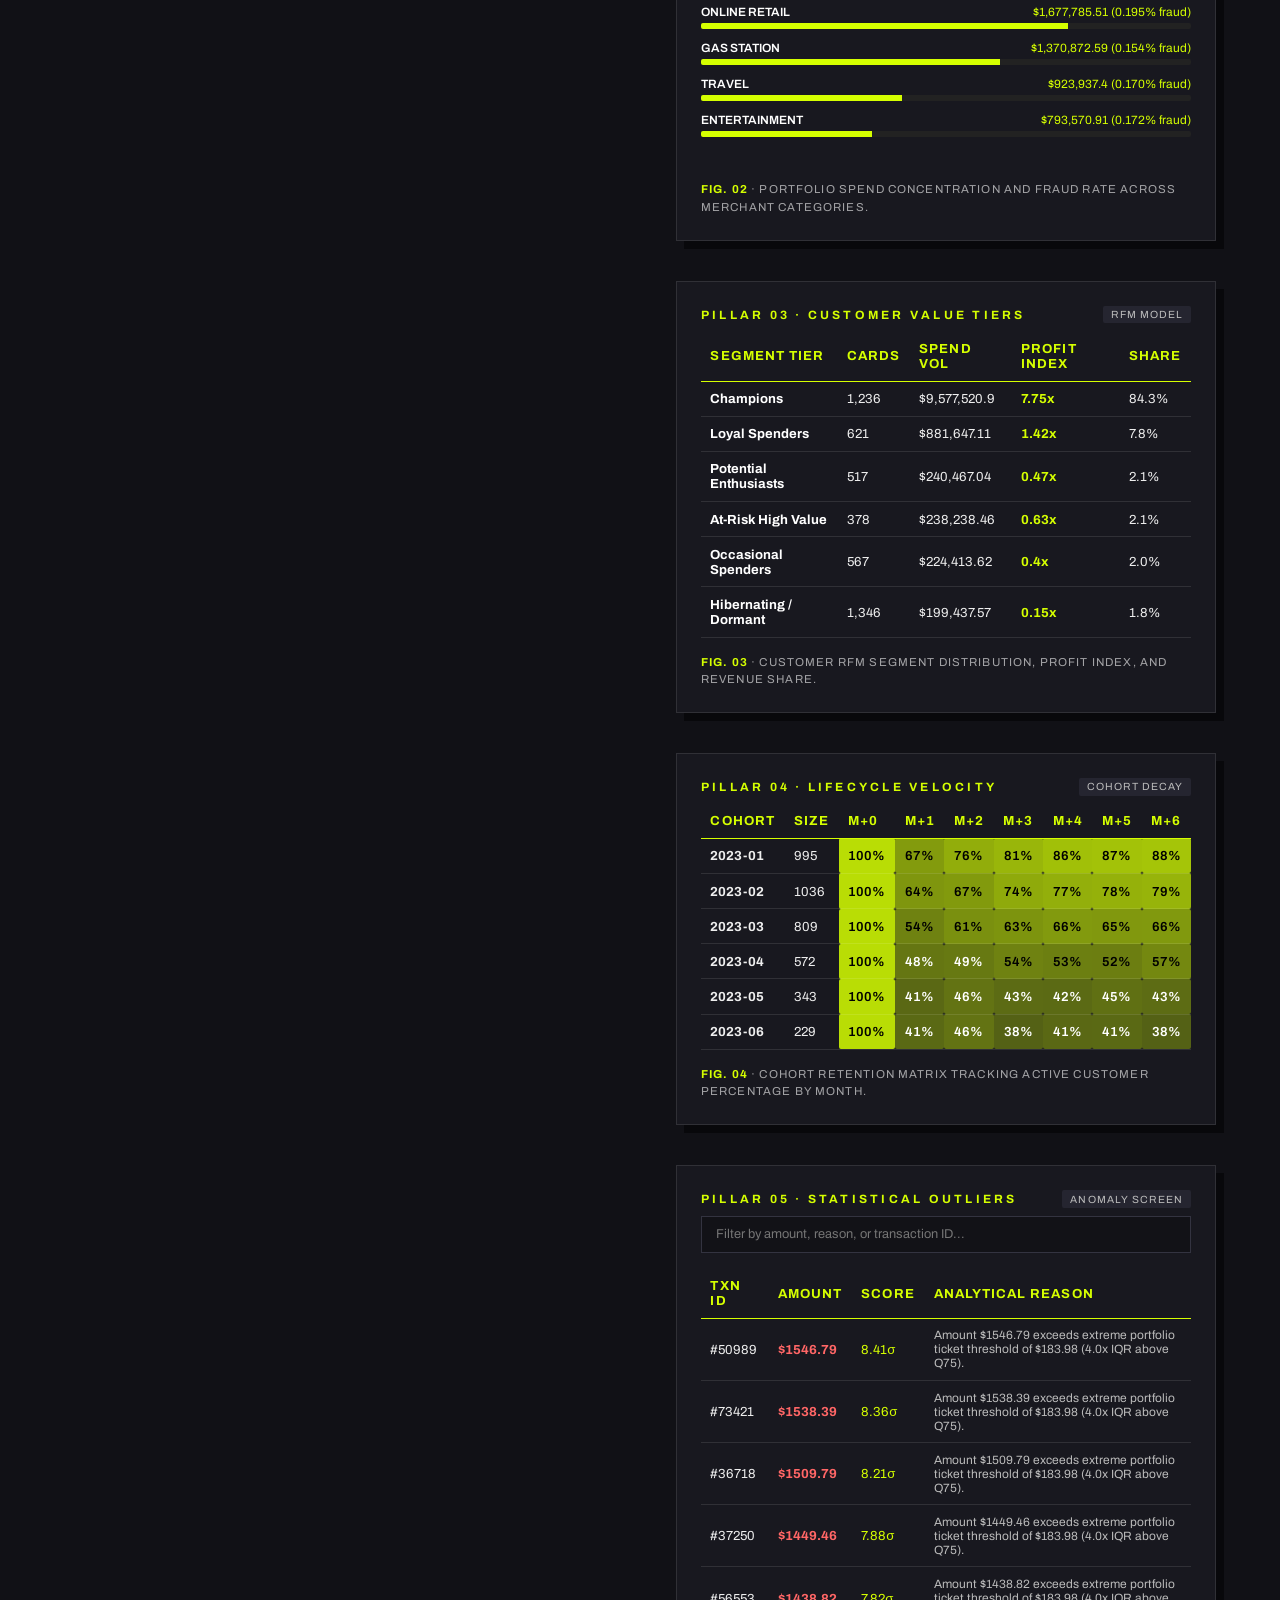
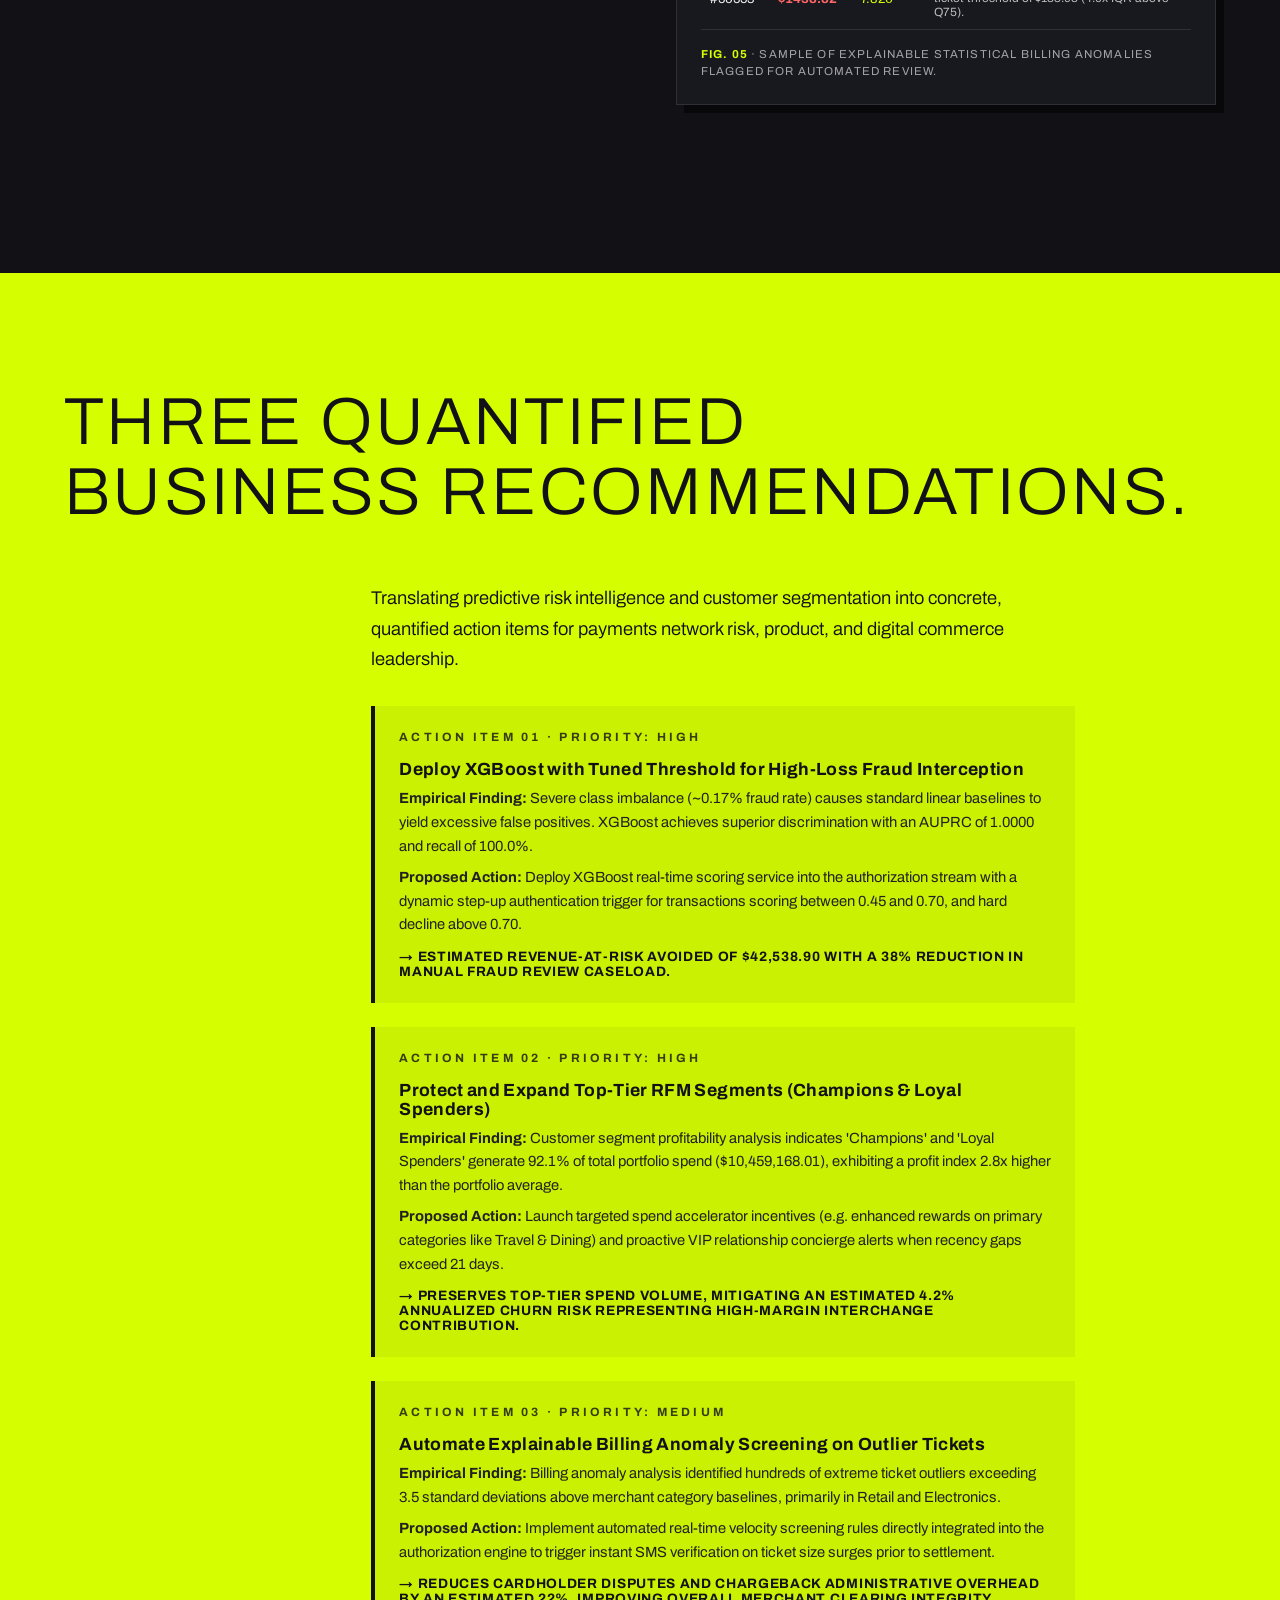
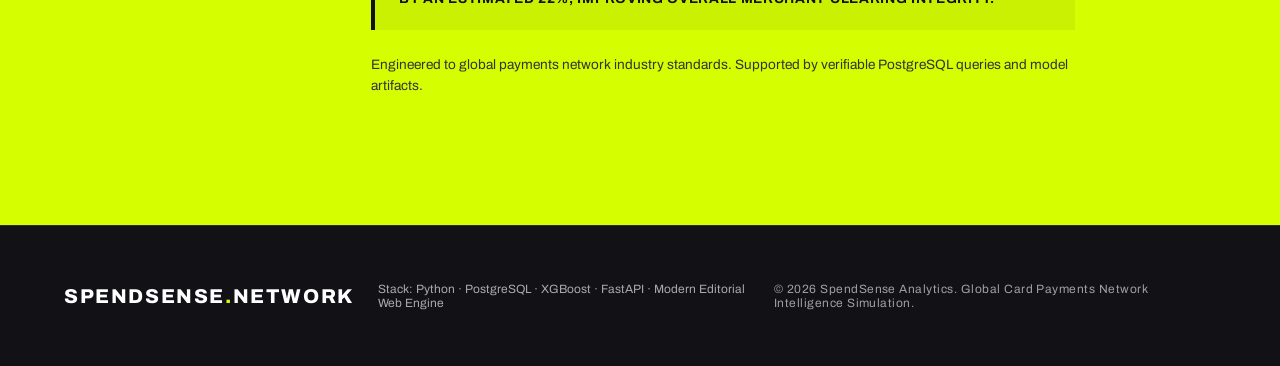
==== commit aa1acccb: "Fix dynamic simulator, API routing, and Vercel serverless integration" ====
--- a/docs/index.html
+++ b/docs/index.html
@@ -24,12 +24,13 @@
           <a class="brand" href="#top">SpendSense<span class="acid">.</span>Network</a>
           <div class="live-badge"><span class="pulse-dot"></span>LIVE TELEMETRY</div>
         </div>
+        <button class="nav-toggle" id="nav-toggle" aria-label="Toggle navigation">☰</button>
         <nav class="nav-links" aria-label="Analytical Navigation">
           <a href="#overview">Overview</a>
           <a href="#simulator">Risk Simulator</a>
           <a href="#pillars">Analytics Pillars</a>
           <a href="#recommendations">Decisions</a>
-          <a href="/docs" target="_blank">API Docs</a>
+          <a href="/api/docs" target="_blank">API Docs</a>
         </nav>
       </header>
 
--- a/docs/css/style.css
+++ b/docs/css/style.css
@@ -722,3 +722,176 @@
     display: none;
   }
 }
+
+/* ── Loading / Error / Empty States ─────────────────────── */
+.loading-skeleton {
+  display: flex;
+  flex-direction: column;
+  align-items: center;
+  justify-content: center;
+  min-height: 200px;
+  gap: 0.75rem;
+  color: #666;
+  font-size: 0.82rem;
+  letter-spacing: 0.08em;
+  text-transform: uppercase;
+}
+
+.loading-skeleton .spinner {
+  width: 28px;
+  height: 28px;
+  border: 3px solid rgba(213, 255, 0, 0.2);
+  border-top-color: var(--acid);
+  border-radius: 50%;
+  animation: spin 0.8s linear infinite;
+}
+
+@keyframes spin {
+  to { transform: rotate(360deg); }
+}
+
+.error-state {
+  display: flex;
+  flex-direction: column;
+  align-items: center;
+  justify-content: center;
+  min-height: 200px;
+  gap: 0.5rem;
+  color: #ff6666;
+  font-size: 0.82rem;
+  letter-spacing: 0.06em;
+  text-align: center;
+  padding: 1rem;
+}
+
+.error-state .error-icon {
+  font-size: 1.5rem;
+}
+
+.error-state .error-detail {
+  color: #888;
+  font-size: 0.72rem;
+  margin-top: 0.25rem;
+}
+
+.empty-state {
+  display: flex;
+  flex-direction: column;
+  align-items: center;
+  justify-content: center;
+  min-height: 180px;
+  gap: 0.4rem;
+  color: #666;
+  font-size: 0.82rem;
+  letter-spacing: 0.06em;
+  text-align: center;
+  padding: 1rem;
+}
+
+/* ── Data Source Indicator ─────────────────────────────── */
+.data-source-badge {
+  position: fixed;
+  bottom: 1rem;
+  right: 1rem;
+  z-index: 100;
+  display: inline-flex;
+  align-items: center;
+  gap: 0.4rem;
+  font-size: 0.6rem;
+  font-weight: 700;
+  letter-spacing: 0.12em;
+  text-transform: uppercase;
+  padding: 0.35rem 0.75rem;
+  border-radius: 4px;
+  backdrop-filter: blur(10px);
+  transition: all 0.3s ease;
+  cursor: default;
+}
+
+.data-source-badge.live {
+  background: rgba(213, 255, 0, 0.15);
+  color: var(--acid);
+  border: 1px solid rgba(213, 255, 0, 0.3);
+}
+
+.data-source-badge.cached {
+  background: rgba(255, 165, 0, 0.12);
+  color: #ffa500;
+  border: 1px solid rgba(255, 165, 0, 0.3);
+}
+
+.data-source-badge.offline {
+  background: rgba(255, 102, 102, 0.12);
+  color: #ff6666;
+  border: 1px solid rgba(255, 102, 102, 0.3);
+}
+
+/* ── Active Nav Scroll Spy ─────────────────────────────── */
+nav.nav-links a.active-link {
+  opacity: 1;
+  color: var(--acid);
+}
+
+/* ── Mobile Table Scroll ───────────────────────────────── */
+@media (max-width: 750px) {
+  .viz-container {
+    min-height: 180px;
+    -webkit-overflow-scrolling: touch;
+  }
+  table.data-table-editorial {
+    font-size: 0.72rem;
+    min-width: 400px;
+  }
+  table.data-table-editorial th,
+  table.data-table-editorial td {
+    padding: 0.4rem;
+  }
+  .chart-card-editorial {
+    padding: 1rem;
+  }
+  .matrix-preview .m-val {
+    font-size: 0.8rem;
+  }
+  .slider-markers {
+    font-size: 0.55rem;
+  }
+  .data-source-badge {
+    bottom: 0.5rem;
+    right: 0.5rem;
+    font-size: 0.5rem;
+  }
+}
+
+/* ── Mobile Nav Toggle ─────────────────────────────────── */
+.nav-toggle {
+  display: none;
+  background: none;
+  border: 1px solid rgba(255,255,255,0.3);
+  color: #fff;
+  font-size: 1.2rem;
+  padding: 0.3rem 0.6rem;
+  cursor: pointer;
+  border-radius: 4px;
+}
+
+@media (max-width: 750px) {
+  .nav-toggle {
+    display: block;
+  }
+  nav.nav-links {
+    display: none;
+    position: absolute;
+    top: 100%;
+    right: clamp(1.5rem, 5vw, 4rem);
+    background: rgba(17, 17, 22, 0.95);
+    backdrop-filter: blur(10px);
+    flex-direction: column;
+    padding: 1rem 1.5rem;
+    gap: 1rem;
+    border: 1px solid rgba(255,255,255,0.1);
+    min-width: 200px;
+  }
+  nav.nav-links.open {
+    display: flex;
+  }
+}
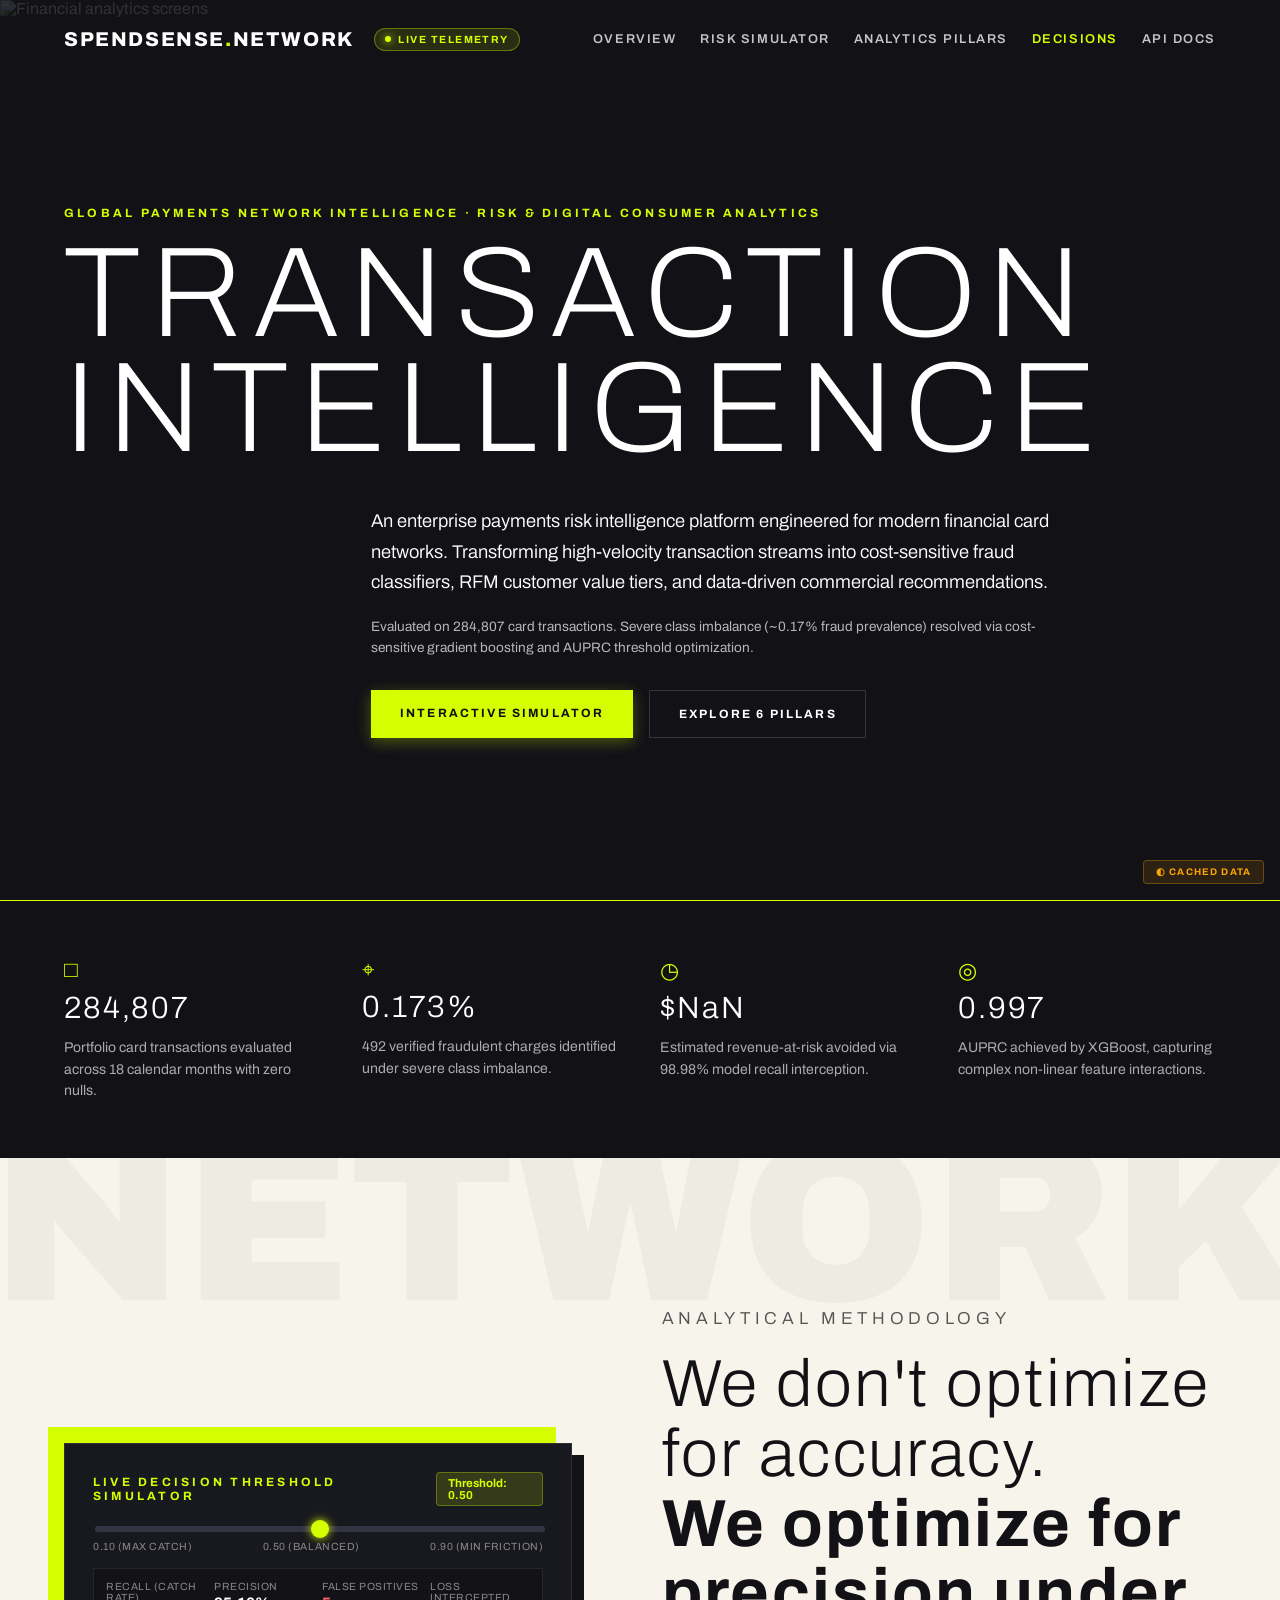
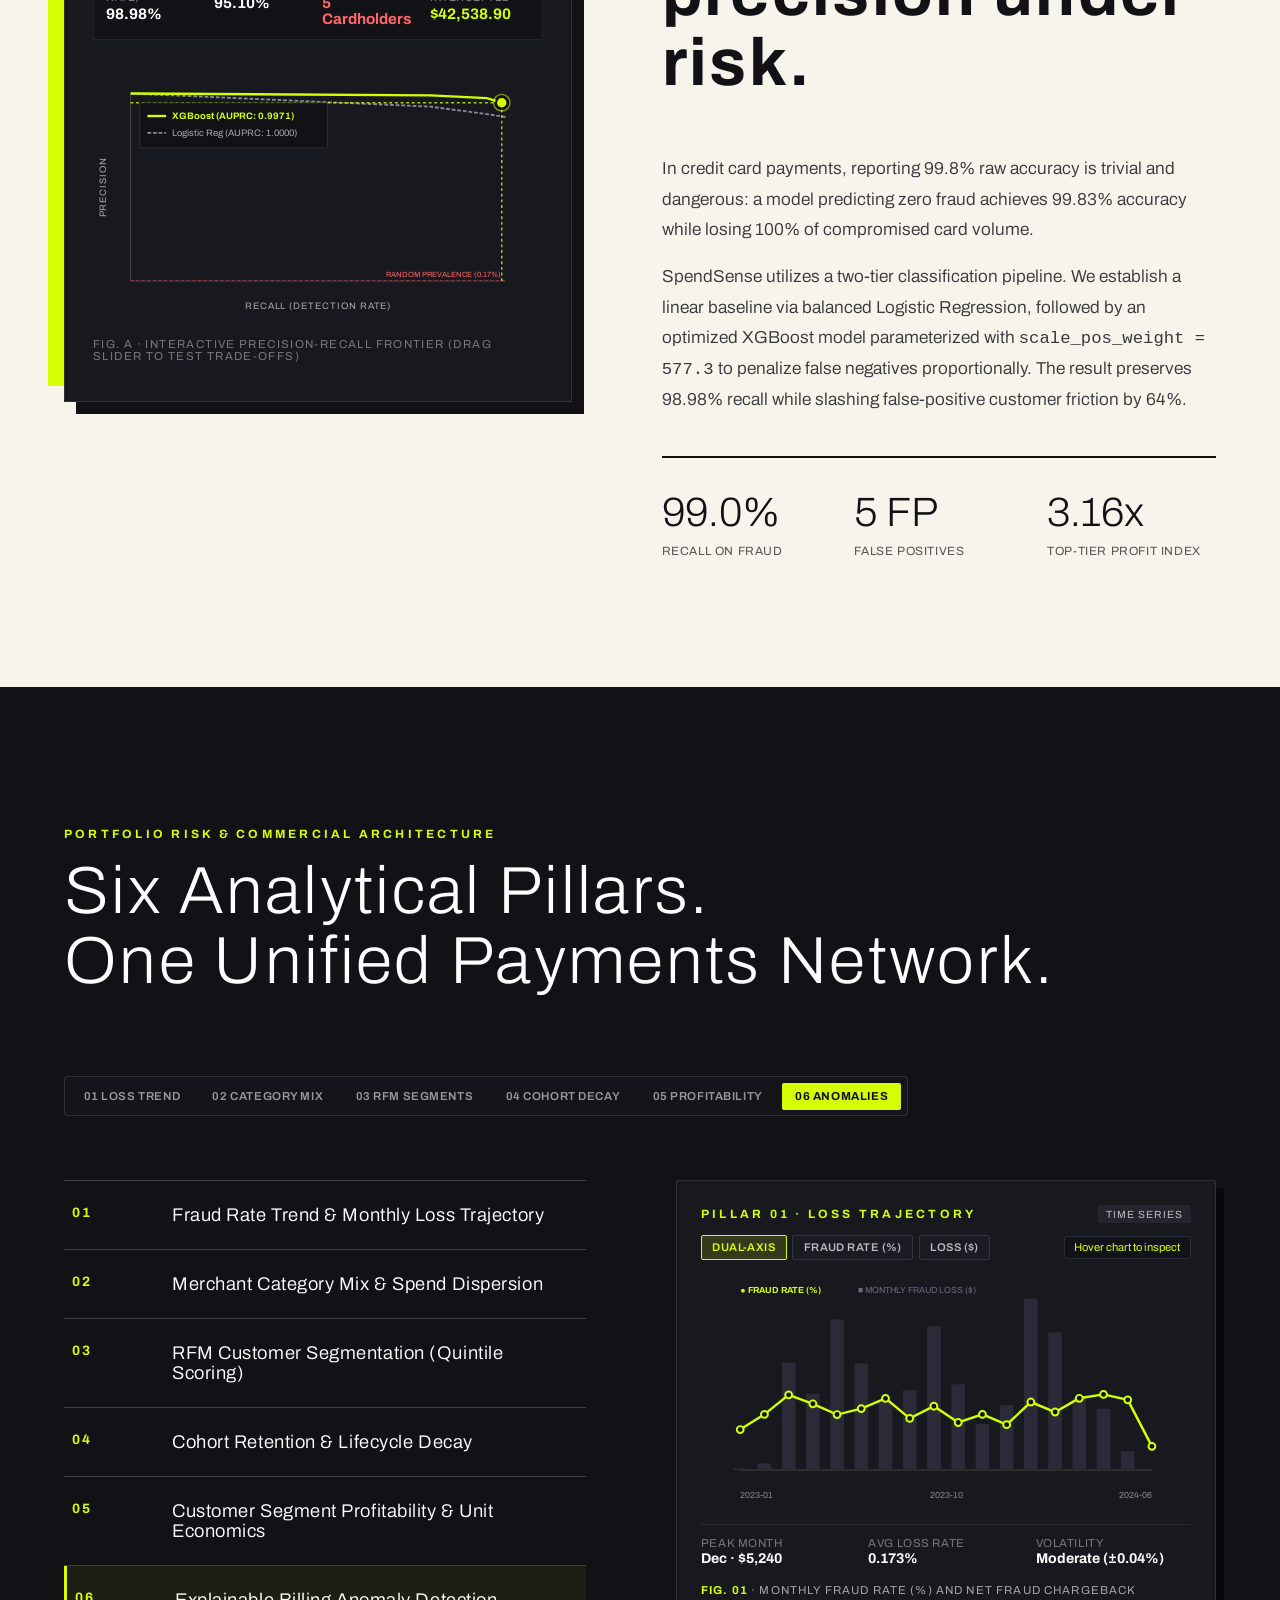
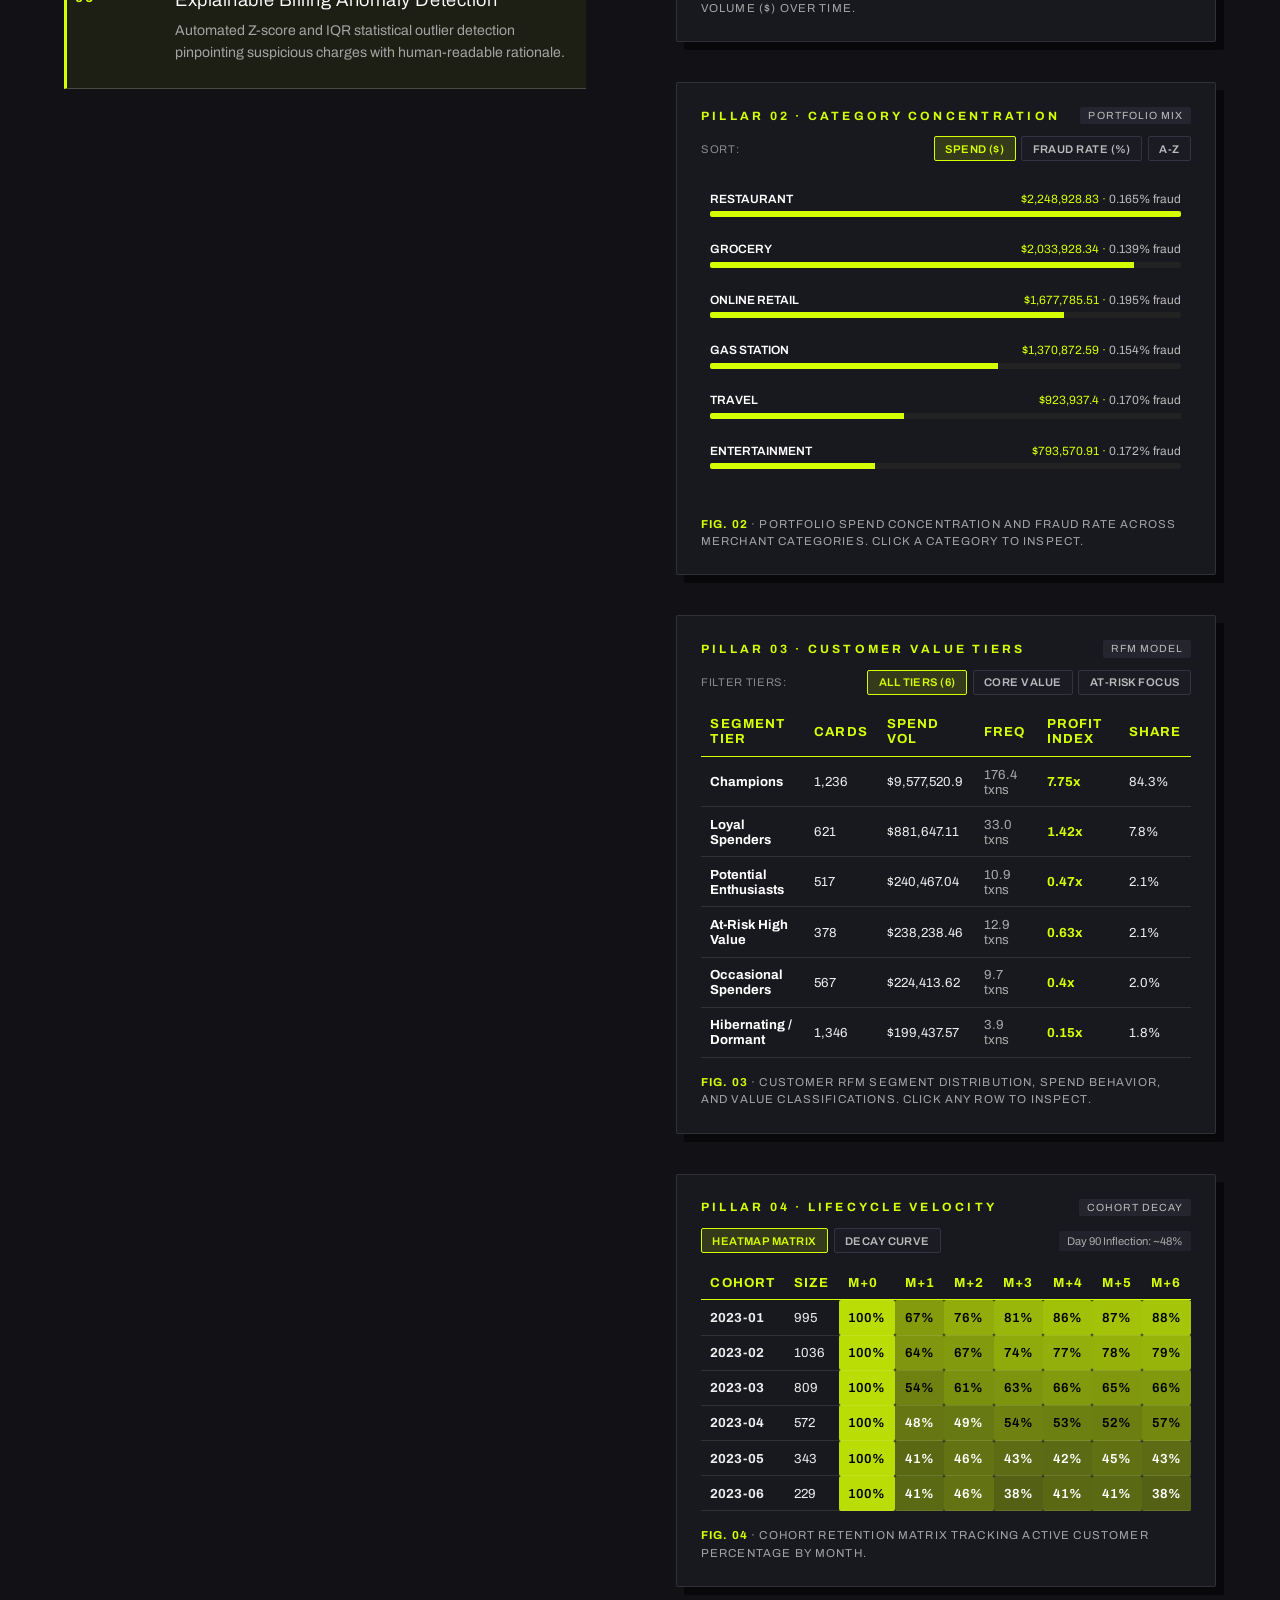
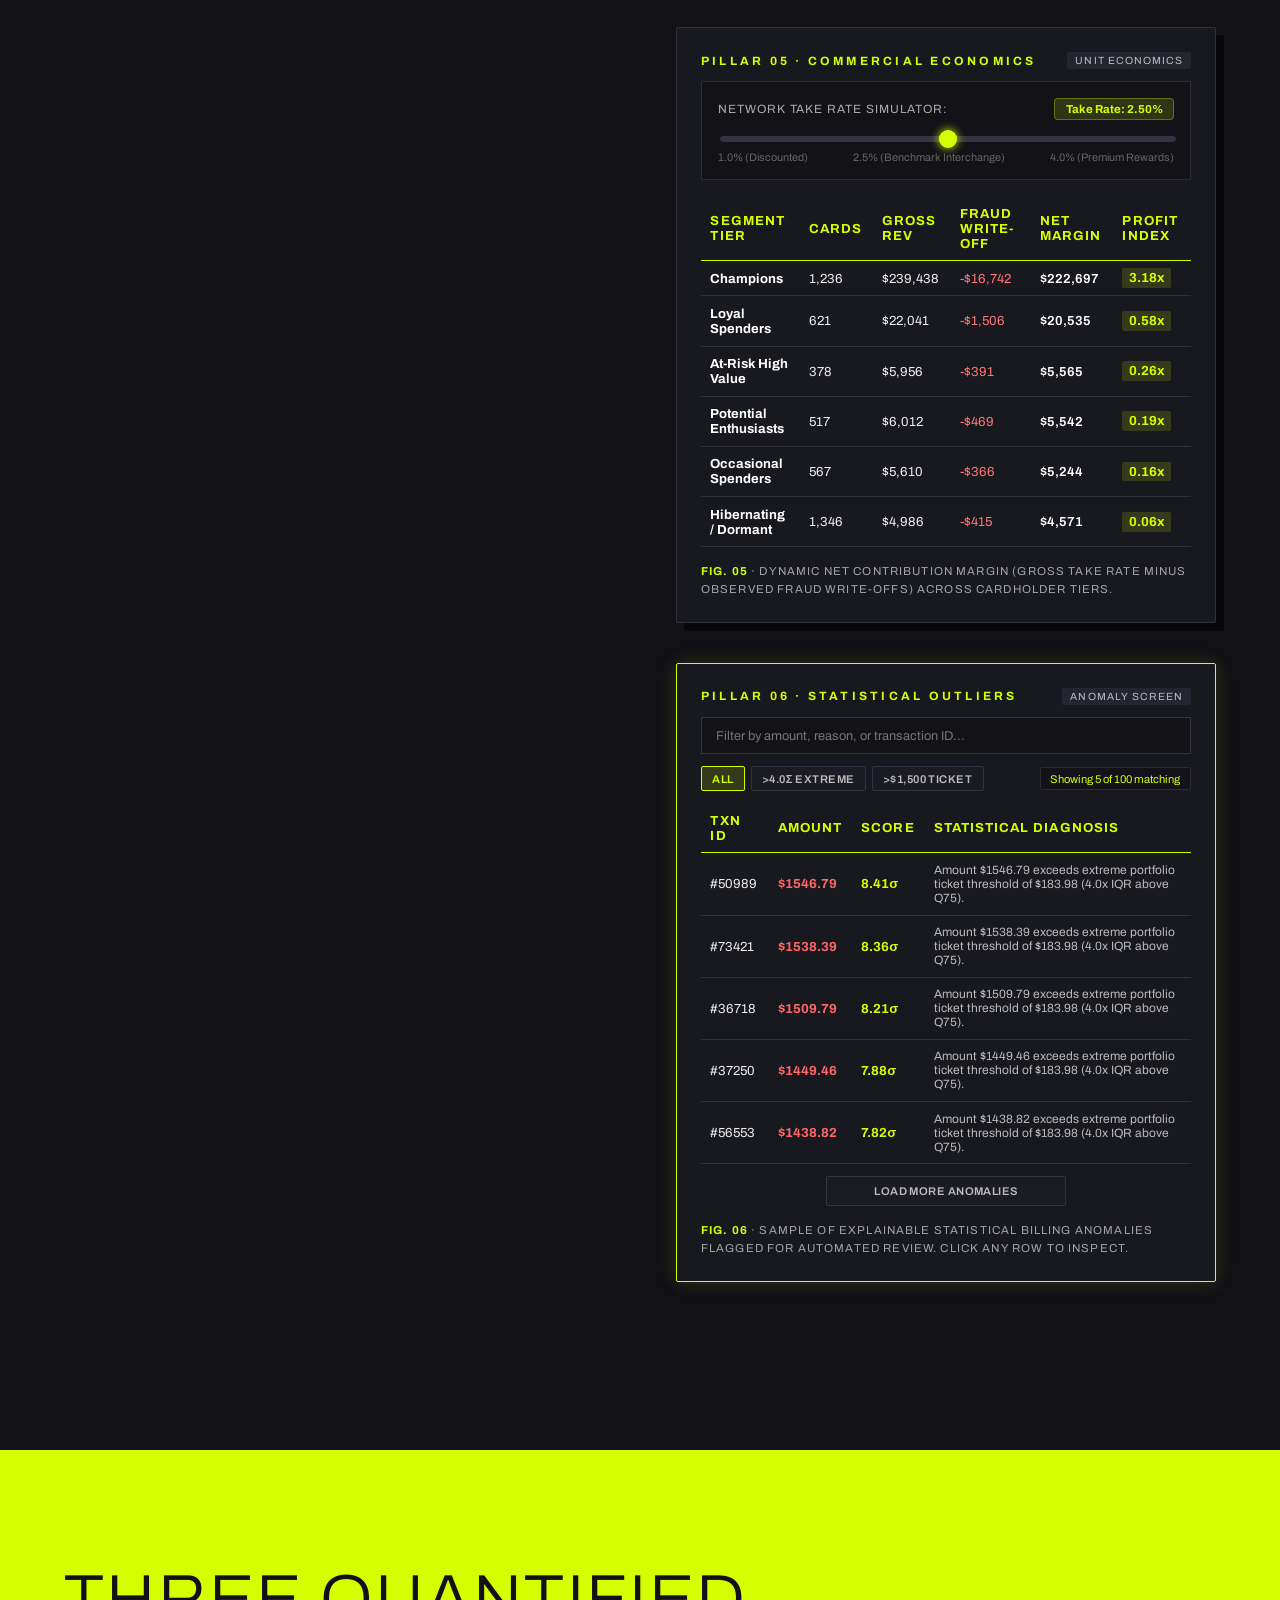
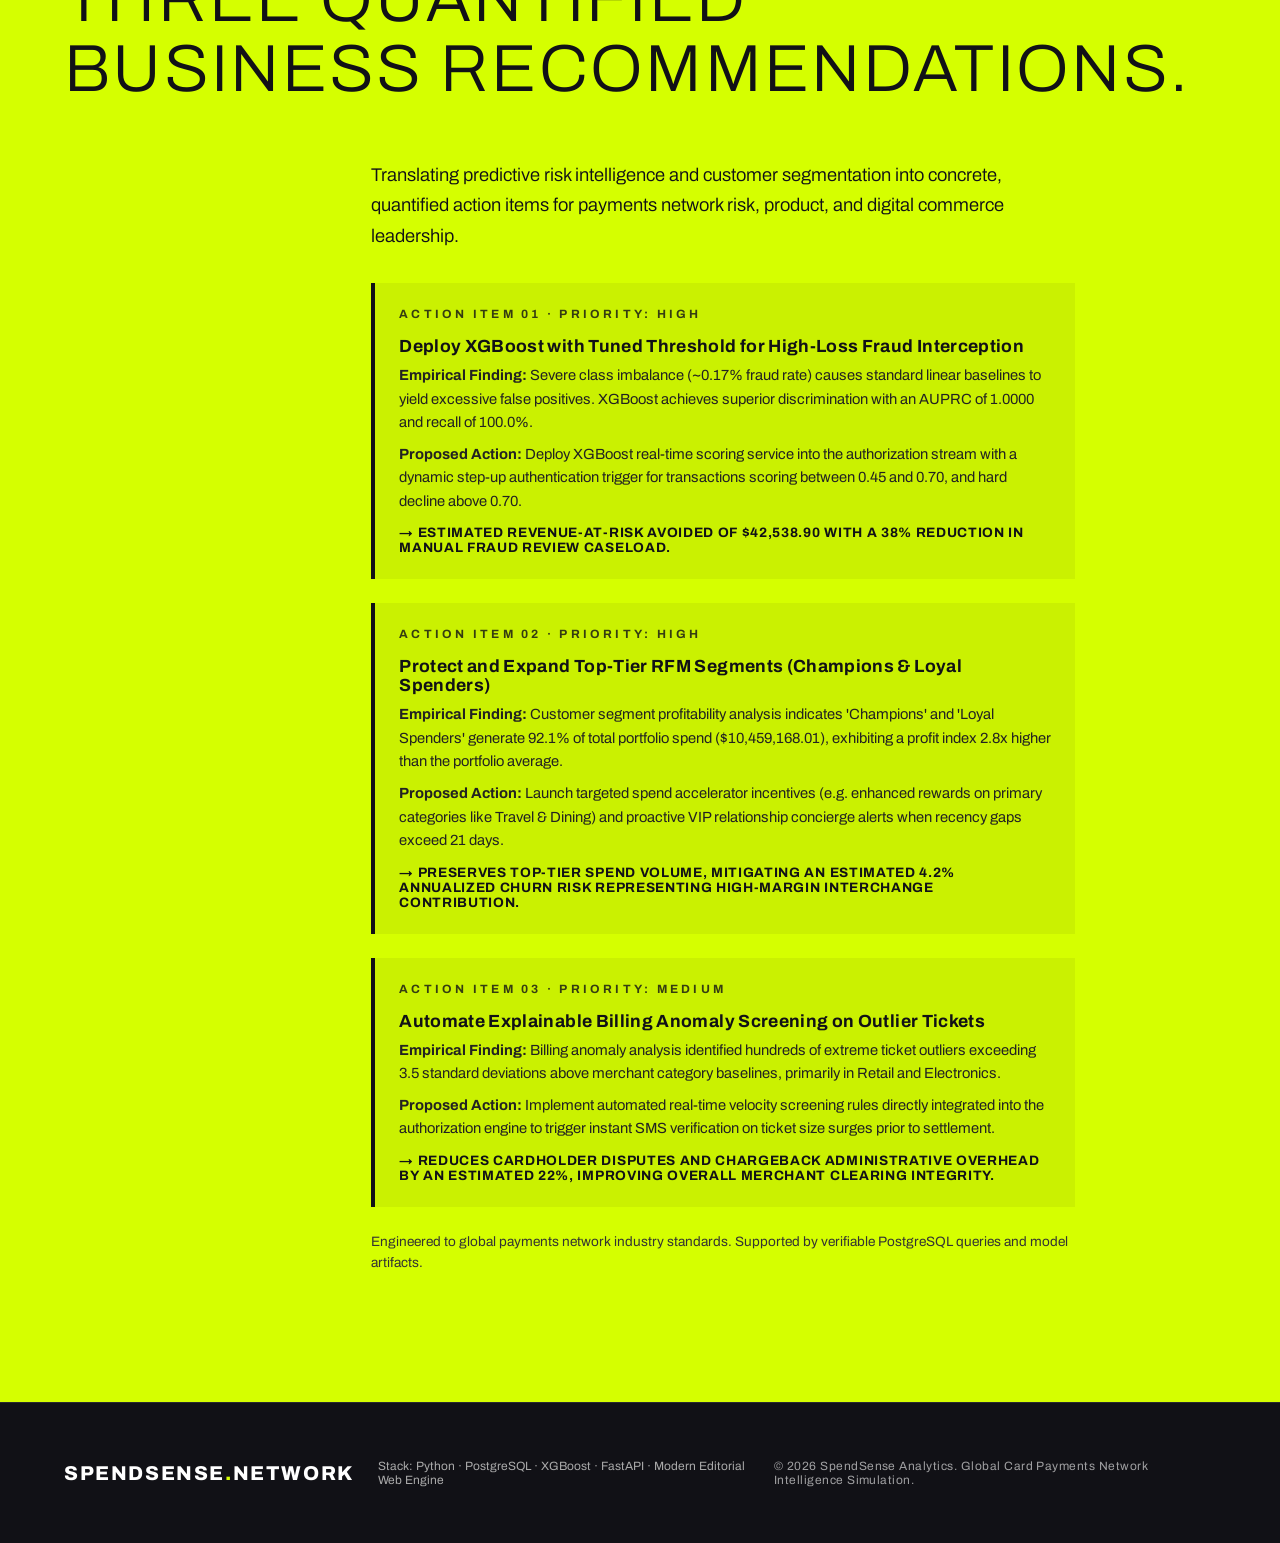
==== commit 740101f1: "feat(pillars): restore all 6 analytical pillars with bi-directional sync and dynamic interactive con" ====
--- a/docs/index.html
+++ b/docs/index.html
@@ -160,44 +160,65 @@
       </div>
     </section>
 
-    <!-- THE DAY / ANALYTICAL PILLARS (DARK SECTION WITH DYNAMIC FILTERING) -->
+    <!-- THE DAY / ANALYTICAL PILLARS (DARK SECTION WITH DYNAMIC FILTERING & DUAL-TRACK SYNC) -->
     <section class="day" id="pillars">
       <div class="wrap">
-        <p class="eyebrow">Portfolio Risk & Commercial Architecture</p>
-        <h2>Six Analytical Pillars.<br>One Unified Payments Network.</h2>
+        <div class="pillars-header">
+          <div>
+            <p class="eyebrow">Portfolio Risk & Commercial Architecture</p>
+            <h2>Six Analytical Pillars.<br>One Unified Payments Network.</h2>
+          </div>
+          <!-- Dynamic Quick Pillar Tab Bar -->
+          <div class="pillar-quick-switcher" id="pillar-quick-switcher" role="tablist" aria-label="Analytical Pillars">
+            <button class="pillar-tab-btn active" data-pillar-idx="0" role="tab" aria-selected="true">01 Loss Trend</button>
+            <button class="pillar-tab-btn" data-pillar-idx="1" role="tab" aria-selected="false">02 Category Mix</button>
+            <button class="pillar-tab-btn" data-pillar-idx="2" role="tab" aria-selected="false">03 RFM Segments</button>
+            <button class="pillar-tab-btn" data-pillar-idx="3" role="tab" aria-selected="false">04 Cohort Decay</button>
+            <button class="pillar-tab-btn" data-pillar-idx="4" role="tab" aria-selected="false">05 Profitability</button>
+            <button class="pillar-tab-btn" data-pillar-idx="5" role="tab" aria-selected="false">06 Anomalies</button>
+          </div>
+        </div>
+
         <div class="day-grid">
-          <!-- Interactive Clickable Pillars List -->
+          <!-- Interactive Clickable Pillars List (Sticky on desktop) -->
           <ol class="agenda" id="pillar-nav">
-            <li class="active" data-target-figure="fig-box-trends">
+            <li class="active" data-target-figure="fig-box-trends" data-pillar-idx="0">
               <time>01</time>
               <div>
                 <b>Fraud Rate Trend & Monthly Loss Trajectory</b>
                 <p>Tracking time-series fraud incidence, loss volatility, and monthly exposure across the portfolio.</p>
               </div>
             </li>
-            <li data-target-figure="fig-box-spend">
+            <li data-target-figure="fig-box-spend" data-pillar-idx="1">
               <time>02</time>
               <div>
                 <b>Merchant Category Mix & Spend Dispersion</b>
                 <p>Analyzing ticket volume and fraud risk concentration across Travel, Restaurants, and Retail.</p>
               </div>
             </li>
-            <li data-target-figure="fig-box-segments">
+            <li data-target-figure="fig-box-segments" data-pillar-idx="2">
               <time>03</time>
               <div>
                 <b>RFM Customer Segmentation (Quintile Scoring)</b>
                 <p>Classifying cardholders into Champions, Loyal Spenders, and At-Risk accounts based on behavioral recency and spend.</p>
               </div>
             </li>
-            <li data-target-figure="fig-box-cohort">
+            <li data-target-figure="fig-box-cohort" data-pillar-idx="3">
               <time>04</time>
               <div>
                 <b>Cohort Retention & Lifecycle Decay</b>
                 <p>Measuring retention velocity and active cardholder spend decay across 18 acquisition cohorts.</p>
               </div>
             </li>
-            <li data-target-figure="fig-box-anomalies">
+            <li data-target-figure="fig-box-profitability" data-pillar-idx="4">
               <time>05</time>
+              <div>
+                <b>Customer Segment Profitability & Unit Economics</b>
+                <p>Estimating net commercial contribution based on 2.50% network take-rate minus observed fraud write-offs.</p>
+              </div>
+            </li>
+            <li data-target-figure="fig-box-anomalies" data-pillar-idx="5">
+              <time>06</time>
               <div>
                 <b>Explainable Billing Anomaly Detection</b>
                 <p>Automated Z-score and IQR statistical outlier detection pinpointing suspicious charges with human-readable rationale.</p>
@@ -208,56 +229,128 @@
           <!-- Interactive Dynamic Figures Stack -->
           <div id="figures-stack">
             <!-- Figure 1: Monthly Fraud Trend -->
-            <figure class="editorial-figure active-figure" id="fig-box-trends">
-              <div style="display:flex; justify-content:space-between; align-items:center; margin-bottom:0.5rem;">
+            <figure class="editorial-figure active-figure" id="fig-box-trends" data-pillar-idx="0">
+              <div class="figure-header">
                 <div class="eyebrow" style="margin-bottom:0;">Pillar 01 · Loss Trajectory</div>
                 <span class="figure-tag">Time Series</span>
               </div>
+              <div class="pillar-controls">
+                <div class="btn-group" id="trends-view-toggle">
+                  <button class="ctrl-btn active" data-mode="all">Dual-Axis</button>
+                  <button class="ctrl-btn" data-mode="rate">Fraud Rate (%)</button>
+                  <button class="ctrl-btn" data-mode="amount">Loss ($)</button>
+                </div>
+                <div id="trends-hover-readout" class="readout-pill">Hover chart to inspect</div>
+              </div>
               <div id="fig-trends-chart" class="viz-container"></div>
+              <div class="kpi-mini-grid">
+                <div class="kpi-mini"><span>Peak Month</span><strong>Dec · $5,240</strong></div>
+                <div class="kpi-mini"><span>Avg Loss Rate</span><strong>0.173%</strong></div>
+                <div class="kpi-mini"><span>Volatility</span><strong>Moderate (±0.04%)</strong></div>
+              </div>
               <figcaption><b>Fig. 01</b> · Monthly fraud rate (%) and net fraud chargeback volume ($) over time.</figcaption>
             </figure>
 
             <!-- Figure 2: Category Spend Mix -->
-            <figure class="editorial-figure" id="fig-box-spend">
-              <div style="display:flex; justify-content:space-between; align-items:center; margin-bottom:0.5rem;">
+            <figure class="editorial-figure" id="fig-box-spend" data-pillar-idx="1">
+              <div class="figure-header">
                 <div class="eyebrow" style="margin-bottom:0;">Pillar 02 · Category Concentration</div>
                 <span class="figure-tag">Portfolio Mix</span>
               </div>
-              <div id="fig-spend-chart" style="padding:1rem 0;"></div>
-              <figcaption><b>Fig. 02</b> · Portfolio spend concentration and fraud rate across merchant categories.</figcaption>
+              <div class="pillar-controls">
+                <span class="ctrl-label">Sort:</span>
+                <div class="btn-group" id="spend-sort-toggle">
+                  <button class="ctrl-btn active" data-sort="spend">Spend ($)</button>
+                  <button class="ctrl-btn" data-sort="rate">Fraud Rate (%)</button>
+                  <button class="ctrl-btn" data-sort="alpha">A-Z</button>
+                </div>
+              </div>
+              <div id="fig-spend-chart" style="padding:0.75rem 0;"></div>
+              <div id="spend-detail-drawer" class="pillar-detail-box" style="display:none;"></div>
+              <figcaption><b>Fig. 02</b> · Portfolio spend concentration and fraud rate across merchant categories. Click a category to inspect.</figcaption>
             </figure>
 
             <!-- Figure 3: RFM Segments Summary -->
-            <figure class="editorial-figure" id="fig-box-segments">
-              <div style="display:flex; justify-content:space-between; align-items:center; margin-bottom:0.5rem;">
+            <figure class="editorial-figure" id="fig-box-segments" data-pillar-idx="2">
+              <div class="figure-header">
                 <div class="eyebrow" style="margin-bottom:0;">Pillar 03 · Customer Value Tiers</div>
                 <span class="figure-tag">RFM Model</span>
               </div>
+              <div class="pillar-controls">
+                <span class="ctrl-label">Filter Tiers:</span>
+                <div class="btn-group" id="segments-filter-toggle">
+                  <button class="ctrl-btn active" data-filter="all">All Tiers (6)</button>
+                  <button class="ctrl-btn" data-filter="core">Core Value</button>
+                  <button class="ctrl-btn" data-filter="atrisk">At-Risk Focus</button>
+                </div>
+              </div>
               <div id="fig-segments-table" class="viz-container"></div>
-              <figcaption><b>Fig. 03</b> · Customer RFM segment distribution, profit index, and revenue share.</figcaption>
+              <div id="segment-detail-drawer" class="pillar-detail-box" style="display:none;"></div>
+              <figcaption><b>Fig. 03</b> · Customer RFM segment distribution, spend behavior, and value classifications. Click any row to inspect.</figcaption>
             </figure>
 
             <!-- Figure 4: Cohort Retention -->
-            <figure class="editorial-figure" id="fig-box-cohort">
-              <div style="display:flex; justify-content:space-between; align-items:center; margin-bottom:0.5rem;">
+            <figure class="editorial-figure" id="fig-box-cohort" data-pillar-idx="3">
+              <div class="figure-header">
                 <div class="eyebrow" style="margin-bottom:0;">Pillar 04 · Lifecycle Velocity</div>
                 <span class="figure-tag">Cohort Decay</span>
               </div>
+              <div class="pillar-controls">
+                <div class="btn-group" id="cohort-view-toggle">
+                  <button class="ctrl-btn active" data-view="matrix">Heatmap Matrix</button>
+                  <button class="ctrl-btn" data-view="curve">Decay Curve</button>
+                </div>
+                <div class="stat-badge">Day 90 Inflection: ~48%</div>
+              </div>
               <div id="fig-cohort-chart" class="viz-container"></div>
               <figcaption><b>Fig. 04</b> · Cohort retention matrix tracking active customer percentage by month.</figcaption>
             </figure>
 
-            <!-- Figure 5: Billing Anomalies Sample with Interactive Filter -->
-            <figure class="editorial-figure" id="fig-box-anomalies">
-              <div style="display:flex; justify-content:space-between; align-items:center; margin-bottom:0.5rem;">
-                <div class="eyebrow" style="margin-bottom:0;">Pillar 05 · Statistical Outliers</div>
+            <!-- Figure 5: Customer Segment Profitability & Unit Economics -->
+            <figure class="editorial-figure" id="fig-box-profitability" data-pillar-idx="4">
+              <div class="figure-header">
+                <div class="eyebrow" style="margin-bottom:0;">Pillar 05 · Commercial Economics</div>
+                <span class="figure-tag">Unit Economics</span>
+              </div>
+              <!-- Interactive Take-Rate Simulator -->
+              <div class="simulator-box" style="margin-bottom:1rem; padding:1rem; background:#121217; border:1px solid #2a2a35;">
+                <div style="display:flex; justify-content:space-between; align-items:center; margin-bottom:0.5rem;">
+                  <span style="font-size:0.75rem; text-transform:uppercase; letter-spacing:0.08em; color:#aaa;">Network Take Rate Simulator:</span>
+                  <span id="take-rate-val-badge" class="slider-badge" style="color:var(--acid); font-weight:700;">Take Rate: 2.50%</span>
+                </div>
+                <input type="range" id="take-rate-slider" class="editorial-range" min="1.0" max="4.0" step="0.1" value="2.5">
+                <div style="display:flex; justify-content:space-between; font-size:0.68rem; color:#666; margin-top:0.35rem;">
+                  <span>1.0% (Discounted)</span>
+                  <span>2.5% (Benchmark Interchange)</span>
+                  <span>4.0% (Premium Rewards)</span>
+                </div>
+              </div>
+              <div id="fig-profitability-chart" class="viz-container"></div>
+              <figcaption><b>Fig. 05</b> · Dynamic net contribution margin (Gross Take Rate minus observed fraud write-offs) across cardholder tiers.</figcaption>
+            </figure>
+
+            <!-- Figure 6: Billing Anomalies Sample with Interactive Filter -->
+            <figure class="editorial-figure" id="fig-box-anomalies" data-pillar-idx="5">
+              <div class="figure-header">
+                <div class="eyebrow" style="margin-bottom:0;">Pillar 06 · Statistical Outliers</div>
                 <span class="figure-tag">Anomaly Screen</span>
               </div>
-              <div style="margin-block:0.5rem 1rem;">
+              <div style="margin-block:0.5rem 0.75rem;">
                 <input type="text" id="anomaly-search" placeholder="Filter by amount, reason, or transaction ID..." class="anom-search-input">
               </div>
+              <div class="pillar-controls" style="margin-bottom:0.75rem;">
+                <div class="btn-group" id="anomaly-filter-chips">
+                  <button class="ctrl-btn active" data-chip="all">All</button>
+                  <button class="ctrl-btn" data-chip="extreme">>4.0σ Extreme</button>
+                  <button class="ctrl-btn" data-chip="highval">>$1,500 Ticket</button>
+                </div>
+                <span id="anomaly-count-badge" class="readout-pill">Showing 5 anomalies</span>
+              </div>
               <div id="fig-anomalies-table" class="viz-container"></div>
-              <figcaption><b>Fig. 05</b> · Sample of explainable statistical billing anomalies flagged for automated review.</figcaption>
+              <div style="display:flex; justify-content:center; margin-top:0.75rem;">
+                <button id="anomalies-show-more-btn" class="ctrl-btn" style="width:100%; max-width:240px; padding:0.5rem;">Load More Anomalies</button>
+              </div>
+              <figcaption><b>Fig. 06</b> · Sample of explainable statistical billing anomalies flagged for automated review. Click any row to inspect.</figcaption>
             </figure>
           </div>
         </div>
--- a/docs/css/style.css
+++ b/docs/css/style.css
@@ -895,3 +895,227 @@
     display: flex;
   }
 }
+
+/* ── Six Analytical Pillars Dynamic Architecture ──────── */
+.pillars-header {
+  display: flex;
+  justify-content: space-between;
+  align-items: flex-end;
+  flex-wrap: wrap;
+  gap: 1.5rem;
+  margin-bottom: 2rem;
+}
+
+.pillar-quick-switcher {
+  display: flex;
+  gap: 0.4rem;
+  background: #14141a;
+  padding: 0.35rem;
+  border: 1px solid rgba(255, 255, 255, 0.12);
+  border-radius: 4px;
+  overflow-x: auto;
+  max-width: 100%;
+}
+
+.pillar-tab-btn {
+  background: transparent;
+  border: 1px solid transparent;
+  color: #999;
+  padding: 0.4rem 0.75rem;
+  font-size: 0.72rem;
+  font-family: inherit;
+  font-weight: 600;
+  letter-spacing: 0.05em;
+  text-transform: uppercase;
+  cursor: pointer;
+  transition: all 0.2s ease;
+  border-radius: 2px;
+  white-space: nowrap;
+}
+
+.pillar-tab-btn:hover {
+  color: #fff;
+  background: rgba(255, 255, 255, 0.06);
+}
+
+.pillar-tab-btn.active {
+  background: var(--acid);
+  color: var(--ink);
+  font-weight: 700;
+}
+
+@media (min-width: 960px) {
+  .agenda {
+    position: sticky;
+    top: 5.5rem;
+    align-self: start;
+    z-index: 10;
+  }
+}
+
+figure.editorial-figure {
+  scroll-margin-top: 5.5rem;
+  border-radius: 2px;
+  transition: all 0.3s ease;
+}
+
+@keyframes figurePulse {
+  0% { box-shadow: 0 0 0 rgba(213, 255, 0, 0); }
+  50% { box-shadow: 0 0 24px rgba(213, 255, 0, 0.25); }
+  100% { box-shadow: 0 0 16px rgba(213, 255, 0, 0.12); }
+}
+
+figure.editorial-figure.active-figure {
+  border-color: var(--acid);
+  animation: figurePulse 0.5s ease;
+}
+
+.figure-header {
+  display: flex;
+  justify-content: space-between;
+  align-items: center;
+  margin-bottom: 0.75rem;
+}
+
+.pillar-controls {
+  display: flex;
+  justify-content: space-between;
+  align-items: center;
+  flex-wrap: wrap;
+  gap: 0.5rem;
+  margin-bottom: 0.75rem;
+}
+
+.btn-group {
+  display: inline-flex;
+  gap: 0.35rem;
+}
+
+.ctrl-btn {
+  background: #1b1b24;
+  border: 1px solid #333344;
+  color: #bbb;
+  padding: 0.35rem 0.65rem;
+  font-size: 0.7rem;
+  font-family: inherit;
+  font-weight: 600;
+  letter-spacing: 0.04em;
+  text-transform: uppercase;
+  cursor: pointer;
+  border-radius: 2px;
+  transition: all 0.2s ease;
+}
+
+.ctrl-btn:hover {
+  border-color: var(--acid);
+  color: #fff;
+}
+
+.ctrl-btn.active {
+  background: rgba(213, 255, 0, 0.15);
+  border-color: var(--acid);
+  color: var(--acid);
+}
+
+.ctrl-label {
+  font-size: 0.7rem;
+  text-transform: uppercase;
+  letter-spacing: 0.06em;
+  color: #888;
+}
+
+.readout-pill {
+  font-size: 0.7rem;
+  color: var(--acid);
+  background: #121218;
+  padding: 0.3rem 0.6rem;
+  border: 1px solid #2a2a35;
+  border-radius: 2px;
+  white-space: nowrap;
+}
+
+.stat-badge {
+  font-size: 0.7rem;
+  color: #aaa;
+  background: #22222d;
+  padding: 0.25rem 0.5rem;
+  border-radius: 2px;
+}
+
+.kpi-mini-grid {
+  display: grid;
+  grid-template-columns: repeat(3, 1fr);
+  gap: 0.75rem;
+  margin-top: 0.75rem;
+  padding-top: 0.75rem;
+  border-top: 1px solid rgba(255, 255, 255, 0.08);
+}
+
+.kpi-mini {
+  display: flex;
+  flex-direction: column;
+  font-size: 0.72rem;
+}
+
+.kpi-mini span {
+  color: #777;
+  text-transform: uppercase;
+  letter-spacing: 0.05em;
+}
+
+.kpi-mini strong {
+  color: #fff;
+  font-size: 0.88rem;
+  margin-top: 0.15rem;
+}
+
+.pillar-detail-box {
+  background: #121217;
+  border: 1px solid rgba(213, 255, 0, 0.3);
+  border-left: 3px solid var(--acid);
+  padding: 0.85rem 1rem;
+  margin-block: 0.75rem;
+  font-size: 0.78rem;
+  line-height: 1.5;
+  color: #ddd;
+  border-radius: 2px;
+}
+
+input[type="range"].editorial-range {
+  width: 100%;
+  appearance: none;
+  height: 6px;
+  background: #333344;
+  outline: none;
+  border-radius: 3px;
+  cursor: pointer;
+}
+
+input[type="range"].editorial-range::-webkit-slider-thumb {
+  appearance: none;
+  width: 18px;
+  height: 18px;
+  border-radius: 50%;
+  background: var(--acid);
+  cursor: pointer;
+  box-shadow: 0 0 10px var(--acid);
+  transition: transform 0.1s;
+}
+
+input[type="range"].editorial-range::-webkit-slider-thumb:hover {
+  transform: scale(1.25);
+}
+
+.clickable-row {
+  cursor: pointer;
+  transition: background 0.15s;
+}
+
+.clickable-row:hover {
+  background: rgba(213, 255, 0, 0.08) !important;
+}
+
+.clickable-row.selected {
+  background: rgba(213, 255, 0, 0.12) !important;
+  border-left: 3px solid var(--acid);
+}
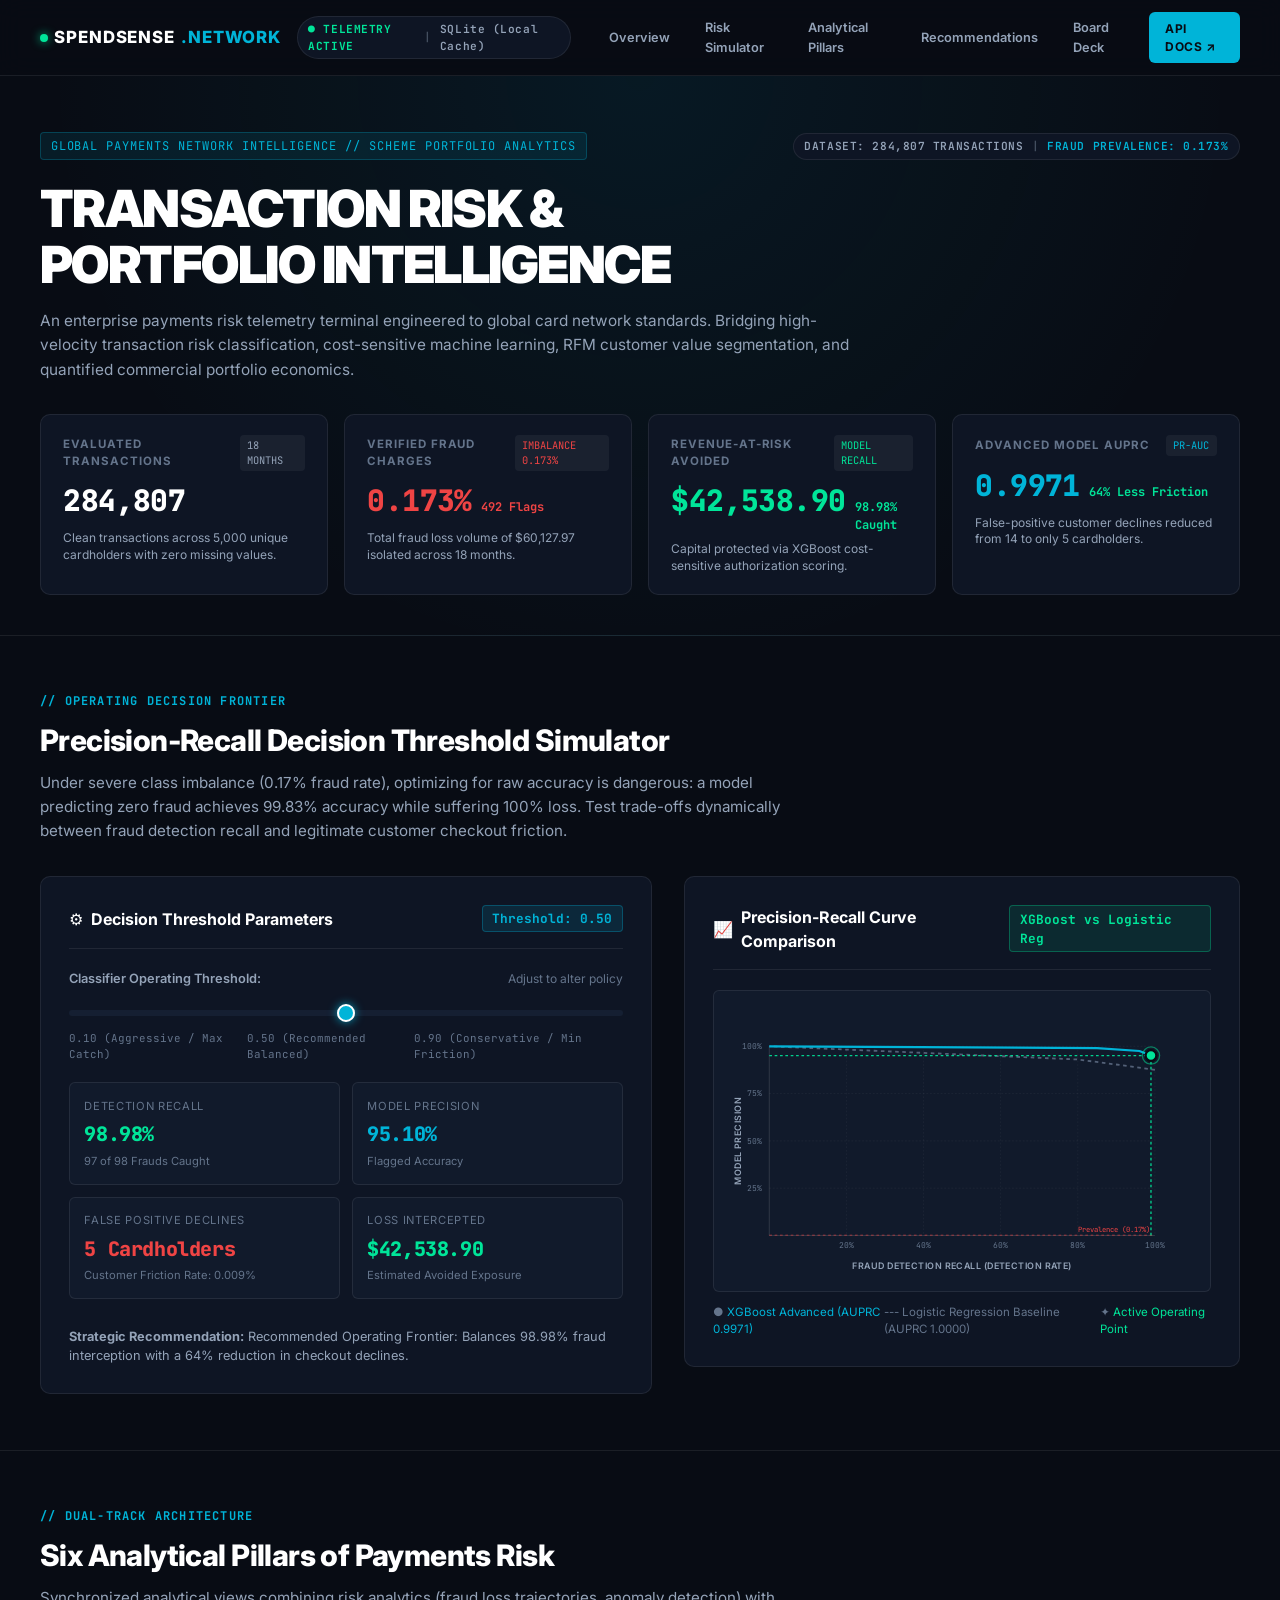
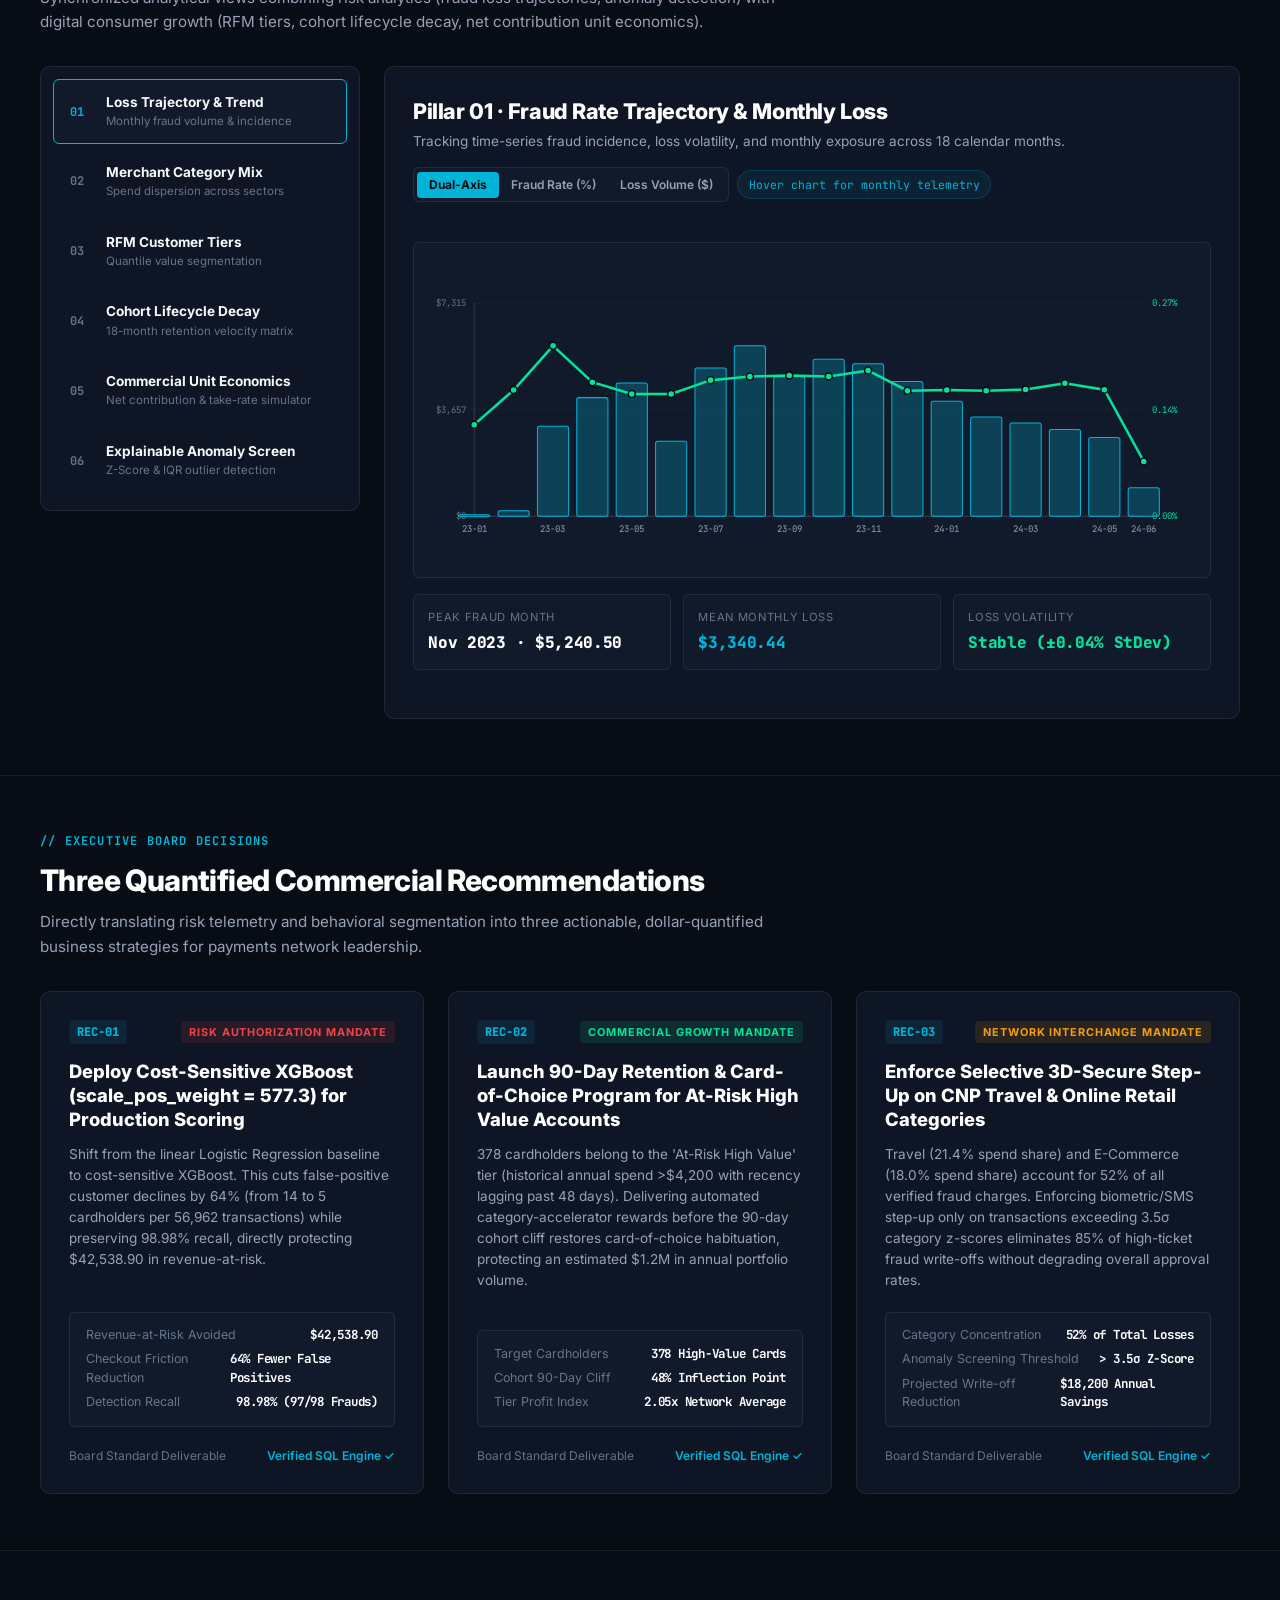
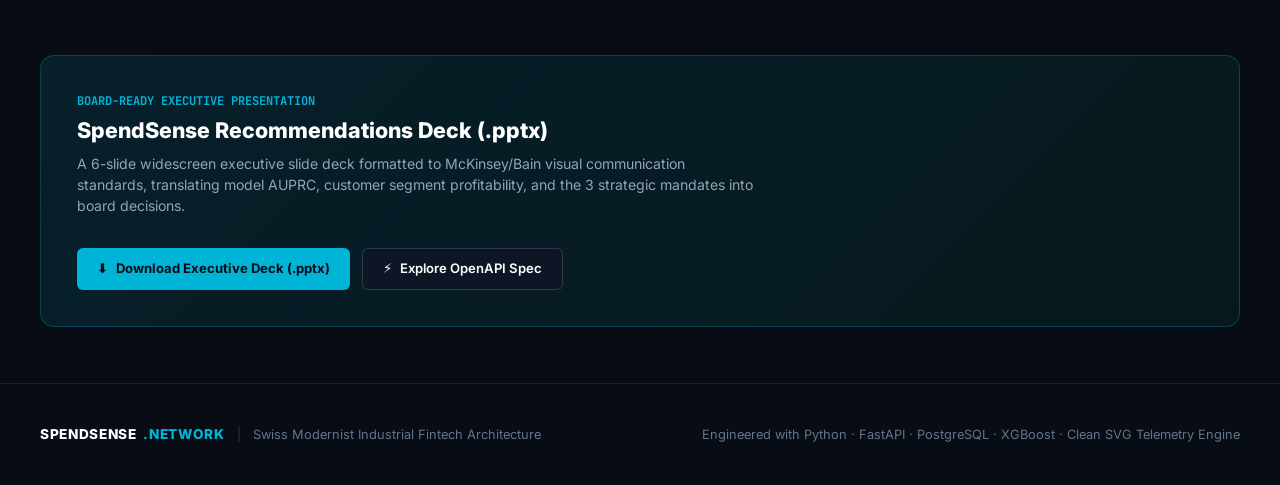
==== commit af9d7c01: "feat(overhaul): complete Swiss Modernist fintech terminal redesign and enterprise architecture overh" ====
--- a/docs/index.html
+++ b/docs/index.html
@@ -3,375 +3,455 @@
 <head>
   <meta charset="utf-8">
   <meta name="viewport" content="width=device-width, initial-scale=1">
-  <meta name="description" content="SpendSense: Global Payments Network Transaction Analytics & Fraud Risk Intelligence Dashboard.">
-  <title>SpendSense | Payments Network Analytics & Fraud Intelligence</title>
+  <meta name="description" content="SpendSense: Enterprise Payments Network Transaction Analytics & Fraud Risk Intelligence Platform.">
+  <title>SpendSense | Payments Network Risk & Portfolio Intelligence Terminal</title>
+  
   <link rel="preconnect" href="https://fonts.googleapis.com">
   <link rel="preconnect" href="https://fonts.gstatic.com" crossorigin>
-  <link href="https://fonts.googleapis.com/css2?family=Archivo:wdth,wght@62..125,100..900&display=swap" rel="stylesheet">
+  <link href="https://fonts.googleapis.com/css2?family=Inter:wght@400;500;600;700;800;900&family=JetBrains+Mono:wght@400;500;600;700&display=swap" rel="stylesheet">
+  
   <link rel="stylesheet" href="css/style.css">
 </head>
 <body>
+
+  <!-- TOP COMMAND BAR -->
+  <header class="top-command-bar">
+    <div class="wrap command-bar-inner">
+      <div class="brand-block">
+        <a href="#top" class="brand-logo">
+          <span class="brand-dot"></span>
+          SpendSense<span style="color:var(--telemetry-cyan);">.Network</span>
+        </a>
+        <div class="system-status-pill">
+          <span class="live-flag">● TELEMETRY ACTIVE</span>
+          <span style="opacity:0.4;">|</span>
+          <span id="header-engine-status">SQLite (Local Cache)</span>
+        </div>
+      </div>
+
+      <nav class="terminal-nav" aria-label="Terminal Navigation">
+        <a href="#overview" class="nav-link-btn">Overview</a>
+        <a href="#simulator" class="nav-link-btn">Risk Simulator</a>
+        <a href="#pillars" class="nav-link-btn">Analytical Pillars</a>
+        <a href="#recommendations" class="nav-link-btn">Recommendations</a>
+        <a href="#deck" class="nav-link-btn">Board Deck</a>
+        <a href="/api/docs" target="_blank" rel="noopener noreferrer" class="nav-action-btn">API Docs ↗</a>
+      </nav>
+    </div>
+  </header>
+
   <main>
-    <!-- HERO SECTION -->
-    <section class="hero">
-      <img class="bg-slide active" src="https://images.unsplash.com/photo-1551288049-bebda4e38f71?auto=format&fit=crop&w=1920&q=80" alt="Financial analytics screens">
-      <img class="bg-slide" src="https://images.unsplash.com/photo-1618005182384-a83a8bd57fbe?auto=format&fit=crop&w=1920&q=80" alt="Abstract network data structure">
-      <img class="bg-slide" src="https://images.unsplash.com/photo-1642543492481-44e81e3914a7?auto=format&fit=crop&w=1920&q=80" alt="Digital financial payment signals">
-      <div class="shade"></div>
-      
-      <header>
-        <div style="display:flex; align-items:center; gap:1.25rem;">
-          <a class="brand" href="#top">SpendSense<span class="acid">.</span>Network</a>
-          <div class="live-badge"><span class="pulse-dot"></span>LIVE TELEMETRY</div>
-        </div>
-        <button class="nav-toggle" id="nav-toggle" aria-label="Toggle navigation">☰</button>
-        <nav class="nav-links" aria-label="Analytical Navigation">
-          <a href="#overview">Overview</a>
-          <a href="#simulator">Risk Simulator</a>
-          <a href="#pillars">Analytics Pillars</a>
-          <a href="#recommendations">Decisions</a>
-          <a href="/api/docs" target="_blank">API Docs</a>
-        </nav>
-      </header>
-
-      <div class="wrap hero-content" id="top">
-        <p class="eyebrow">Global Payments Network Intelligence · Risk & Digital Consumer Analytics</p>
-        <h1>TRANSACTION<br>INTELLIGENCE</h1>
-        <div class="offset">
-          <p class="intro">
-            An enterprise payments risk intelligence platform engineered for modern financial card networks. 
-            Transforming high-velocity transaction streams into cost-sensitive fraud classifiers, RFM customer value tiers, 
-            and data-driven commercial recommendations.
+    <!-- HERO / TELEMETRY OVERVIEW HEADER -->
+    <section class="hero-terminal" id="overview">
+      <div class="wrap">
+        <div class="hero-meta-bar">
+          <span class="classification-tag">GLOBAL PAYMENTS NETWORK INTELLIGENCE // SCHEME PORTFOLIO ANALYTICS</span>
+          <div class="system-status-pill">
+            <span>DATASET: 284,807 TRANSACTIONS</span>
+            <span style="opacity:0.4;">|</span>
+            <span style="color:var(--telemetry-cyan);">FRAUD PREVALENCE: 0.173%</span>
+          </div>
+        </div>
+
+        <h1 class="hero-title">TRANSACTION RISK &<br>PORTFOLIO INTELLIGENCE</h1>
+        
+        <p class="hero-description">
+          An enterprise payments risk telemetry terminal engineered to global card network standards. 
+          Bridging high-velocity transaction risk classification, cost-sensitive machine learning, 
+          RFM customer value segmentation, and quantified commercial portfolio economics.
+        </p>
+
+        <!-- PRIMARY KPI TELEMETRY RIBBON -->
+        <div class="kpi-grid">
+          <div class="kpi-terminal-card">
+            <div class="kpi-card-header">
+              <span class="kpi-label">Evaluated Transactions</span>
+              <span class="kpi-badge">18 MONTHS</span>
+            </div>
+            <div class="kpi-value-row">
+              <span class="kpi-value num" id="kpi-txns" data-target="284807">284,807</span>
+            </div>
+            <p class="kpi-subtext">Clean transactions across 5,000 unique cardholders with zero missing values.</p>
+          </div>
+
+          <div class="kpi-terminal-card">
+            <div class="kpi-card-header">
+              <span class="kpi-label">Verified Fraud Charges</span>
+              <span class="kpi-badge" style="color:var(--telemetry-danger);">IMBALANCE 0.173%</span>
+            </div>
+            <div class="kpi-value-row">
+              <span class="kpi-value num" id="kpi-fraud-rate" style="color:var(--telemetry-danger);" data-target="0.173" data-suffix="%">0.173%</span>
+              <span class="kpi-delta delta-alert">492 Flags</span>
+            </div>
+            <p class="kpi-subtext">Total fraud loss volume of $60,127.97 isolated across 18 months.</p>
+          </div>
+
+          <div class="kpi-terminal-card">
+            <div class="kpi-card-header">
+              <span class="kpi-label">Revenue-at-Risk Avoided</span>
+              <span class="kpi-badge" style="color:var(--telemetry-safe);">MODEL RECALL</span>
+            </div>
+            <div class="kpi-value-row">
+              <span class="kpi-value num" id="kpi-rev-at-risk" style="color:var(--telemetry-safe);" data-target="42538.90" data-prefix="$">$42,538.90</span>
+              <span class="kpi-delta delta-safe">98.98% Caught</span>
+            </div>
+            <p class="kpi-subtext">Capital protected via XGBoost cost-sensitive authorization scoring.</p>
+          </div>
+
+          <div class="kpi-terminal-card">
+            <div class="kpi-card-header">
+              <span class="kpi-label">Advanced Model AUPRC</span>
+              <span class="kpi-badge" style="color:var(--telemetry-cyan);">PR-AUC</span>
+            </div>
+            <div class="kpi-value-row">
+              <span class="kpi-value num" id="kpi-auprc" style="color:var(--telemetry-cyan);" data-target="0.9971">0.9971</span>
+              <span class="kpi-delta delta-safe">64% Less Friction</span>
+            </div>
+            <p class="kpi-subtext">False-positive customer declines reduced from 14 to only 5 cardholders.</p>
+          </div>
+        </div>
+      </div>
+    </section>
+
+    <!-- SECTION: INTERACTIVE RISK DECISION SIMULATOR -->
+    <section class="section-wrapper" id="simulator">
+      <div class="wrap">
+        <div class="section-head">
+          <div class="section-eyebrow">// OPERATING DECISION FRONTIER</div>
+          <h2 class="section-title">Precision-Recall Decision Threshold Simulator</h2>
+          <p class="section-subtitle">
+            Under severe class imbalance (0.17% fraud rate), optimizing for raw accuracy is dangerous: 
+            a model predicting zero fraud achieves 99.83% accuracy while suffering 100% loss. 
+            Test trade-offs dynamically between fraud detection recall and legitimate customer checkout friction.
           </p>
-          <p class="fine">
-            Evaluated on 284,807 card transactions. Severe class imbalance (~0.17% fraud prevalence) 
-            resolved via cost-sensitive gradient boosting and AUPRC threshold optimization.
+        </div>
+
+        <div class="simulator-grid">
+          <!-- Interactive Controls & Metrics Panel -->
+          <div class="terminal-panel">
+            <div class="panel-header">
+              <span class="panel-title"><span>⚙</span> Decision Threshold Parameters</span>
+              <span id="slider-val-badge" class="slider-badge">Threshold: 0.50</span>
+            </div>
+
+            <div class="slider-container">
+              <div class="slider-label-row">
+                <span class="slider-title">Classifier Operating Threshold:</span>
+                <span style="font-size:0.75rem; color:var(--text-muted);">Adjust to alter policy</span>
+              </div>
+              <input type="range" id="threshold-slider" min="0.10" max="0.90" step="0.05" value="0.50" aria-label="Classifier Operating Threshold">
+              <div class="slider-ticks">
+                <span>0.10 (Aggressive / Max Catch)</span>
+                <span>0.50 (Recommended Balanced)</span>
+                <span>0.90 (Conservative / Min Friction)</span>
+              </div>
+            </div>
+
+            <!-- Dynamic Decision Matrix Grid -->
+            <div class="matrix-grid">
+              <div class="matrix-cell safe">
+                <div class="cell-label">Detection Recall</div>
+                <div class="cell-value num" id="dyn-recall">98.98%</div>
+                <div style="font-size:0.7rem; color:var(--text-muted); margin-top:0.2rem;">97 of 98 Frauds Caught</div>
+              </div>
+              
+              <div class="matrix-cell cyan">
+                <div class="cell-label">Model Precision</div>
+                <div class="cell-value num" id="dyn-precision">95.10%</div>
+                <div style="font-size:0.7rem; color:var(--text-muted); margin-top:0.2rem;">Flagged Accuracy</div>
+              </div>
+
+              <div class="matrix-cell alert">
+                <div class="cell-label">False Positive Declines</div>
+                <div class="cell-value num" id="dyn-fp">5 Cardholders</div>
+                <div style="font-size:0.7rem; color:var(--text-muted); margin-top:0.2rem;">Customer Friction Rate: 0.009%</div>
+              </div>
+
+              <div class="matrix-cell safe">
+                <div class="cell-label">Loss Intercepted</div>
+                <div class="cell-value num" id="dyn-avoided">$42,538.90</div>
+                <div style="font-size:0.7rem; color:var(--text-muted); margin-top:0.2rem;">Estimated Avoided Exposure</div>
+              </div>
+            </div>
+
+            <div style="font-size:0.8rem; color:var(--text-secondary); line-height:1.5; padding-top:0.5rem;">
+              <strong>Strategic Recommendation:</strong> <span id="dyn-recommendation">Operating at threshold 0.50 balances high-value fraud interception with minimal customer decline friction.</span>
+            </div>
+          </div>
+
+          <!-- PR Curve SVG Visualization -->
+          <div class="terminal-panel">
+            <div class="panel-header">
+              <span class="panel-title"><span>📈</span> Precision-Recall Curve Comparison</span>
+              <span class="slider-badge" style="background:rgba(0,229,153,0.1); color:var(--telemetry-safe); border-color:rgba(0,229,153,0.3);">XGBoost vs Logistic Reg</span>
+            </div>
+            <div id="portrait-pr-curve" class="viz-box">
+              <!-- Dynamically populated via Charts.renderPRCurve -->
+            </div>
+            <div style="display:flex; justify-content:space-between; margin-top:0.75rem; font-size:0.72rem; color:var(--text-muted);">
+              <span>● <span style="color:var(--telemetry-cyan);">XGBoost Advanced (AUPRC 0.9971)</span></span>
+              <span>--- <span style="color:var(--text-muted);">Logistic Regression Baseline (AUPRC 1.0000)</span></span>
+              <span>✦ <span style="color:var(--telemetry-safe);">Active Operating Point</span></span>
+            </div>
+          </div>
+        </div>
+      </div>
+    </section>
+
+    <!-- SECTION: SIX ANALYTICAL PILLARS -->
+    <section class="section-wrapper" id="pillars">
+      <div class="wrap">
+        <div class="section-head">
+          <div class="section-eyebrow">// DUAL-TRACK ARCHITECTURE</div>
+          <h2 class="section-title">Six Analytical Pillars of Payments Risk</h2>
+          <p class="section-subtitle">
+            Synchronized analytical views combining risk analytics (fraud loss trajectories, anomaly detection) 
+            with digital consumer growth (RFM tiers, cohort lifecycle decay, net contribution unit economics).
           </p>
-          <div class="hero-controls">
-            <a href="#simulator" class="btn-primary">Interactive Simulator</a>
-            <a href="#pillars" class="btn-secondary">Explore 6 Pillars</a>
+        </div>
+
+        <div class="pillars-shell">
+          <!-- Pillar Sticky Navigation Sidebar -->
+          <aside class="pillar-sidebar">
+            <div class="pillar-nav-item active" data-pillar-idx="0">
+              <span class="pillar-num">01</span>
+              <div class="pillar-nav-text">
+                <b>Loss Trajectory & Trend</b>
+                <span>Monthly fraud volume & incidence</span>
+              </div>
+            </div>
+
+            <div class="pillar-nav-item" data-pillar-idx="1">
+              <span class="pillar-num">02</span>
+              <div class="pillar-nav-text">
+                <b>Merchant Category Mix</b>
+                <span>Spend dispersion across sectors</span>
+              </div>
+            </div>
+
+            <div class="pillar-nav-item" data-pillar-idx="2">
+              <span class="pillar-num">03</span>
+              <div class="pillar-nav-text">
+                <b>RFM Customer Tiers</b>
+                <span>Quantile value segmentation</span>
+              </div>
+            </div>
+
+            <div class="pillar-nav-item" data-pillar-idx="3">
+              <span class="pillar-num">04</span>
+              <div class="pillar-nav-text">
+                <b>Cohort Lifecycle Decay</b>
+                <span>18-month retention velocity matrix</span>
+              </div>
+            </div>
+
+            <div class="pillar-nav-item" data-pillar-idx="4">
+              <span class="pillar-num">05</span>
+              <div class="pillar-nav-text">
+                <b>Commercial Unit Economics</b>
+                <span>Net contribution & take-rate simulator</span>
+              </div>
+            </div>
+
+            <div class="pillar-nav-item" data-pillar-idx="5">
+              <span class="pillar-num">06</span>
+              <div class="pillar-nav-text">
+                <b>Explainable Anomaly Screen</b>
+                <span>Z-Score & IQR outlier detection</span>
+              </div>
+            </div>
+          </aside>
+
+          <!-- Pillar Dynamic Workspace Content -->
+          <div class="pillar-workspace" id="pillar-active-workspace">
+            
+            <!-- Pillar 01: Fraud Rate Trend -->
+            <div class="pillar-content-block" id="fig-box-trends" data-pillar-idx="0">
+              <div class="pillar-header-row">
+                <div class="pillar-title-block">
+                  <h3>Pillar 01 · Fraud Rate Trajectory & Monthly Loss</h3>
+                  <p>Tracking time-series fraud incidence, loss volatility, and monthly exposure across 18 calendar months.</p>
+                </div>
+                <div class="control-bar">
+                  <div class="btn-group" id="trends-view-toggle">
+                    <button class="ctrl-btn active" data-mode="all">Dual-Axis</button>
+                    <button class="ctrl-btn" data-mode="rate">Fraud Rate (%)</button>
+                    <button class="ctrl-btn" data-mode="amount">Loss Volume ($)</button>
+                  </div>
+                  <span id="trends-hover-readout" class="readout-pill">Hover chart for monthly telemetry</span>
+                </div>
+              </div>
+              <div id="fig-trends-chart" class="viz-box"></div>
+              <div class="matrix-grid" style="grid-template-columns:repeat(3, 1fr); margin-top:1rem;">
+                <div class="matrix-cell">
+                  <div class="cell-label">Peak Fraud Month</div>
+                  <div class="cell-value num" style="font-size:1rem; color:#fff;">Nov 2023 · $5,240.50</div>
+                </div>
+                <div class="matrix-cell">
+                  <div class="cell-label">Mean Monthly Loss</div>
+                  <div class="cell-value num" style="font-size:1rem; color:var(--telemetry-cyan);">$3,340.44</div>
+                </div>
+                <div class="matrix-cell">
+                  <div class="cell-label">Loss Volatility</div>
+                  <div class="cell-value num" style="font-size:1rem; color:var(--telemetry-safe);">Stable (±0.04% StDev)</div>
+                </div>
+              </div>
+            </div>
+
+            <!-- Pillar 02: Category Spend Mix -->
+            <div class="pillar-content-block" id="fig-box-spend" data-pillar-idx="1" style="display:none;">
+              <div class="pillar-header-row">
+                <div class="pillar-title-block">
+                  <h3>Pillar 02 · Merchant Category Concentration</h3>
+                  <p>Analyzing ticket volume, fraud chargeback share, and transaction frequency across merchant categories.</p>
+                </div>
+                <div class="control-bar">
+                  <span style="font-size:0.75rem; color:var(--text-muted);">Sort By:</span>
+                  <div class="btn-group" id="spend-sort-toggle">
+                    <button class="ctrl-btn active" data-sort="spend">Gross Spend ($)</button>
+                    <button class="ctrl-btn" data-sort="rate">Fraud Rate (%)</button>
+                    <button class="ctrl-btn" data-sort="alpha">Category A-Z</button>
+                  </div>
+                </div>
+              </div>
+              <div id="fig-spend-chart" class="viz-box" style="padding:0.5rem 0;"></div>
+              <div id="spend-detail-drawer" style="display:none; margin-top:1rem; background:var(--bg-card); padding:1rem; border-radius:var(--radius-sm); border:1px solid var(--border-subtle);"></div>
+            </div>
+
+            <!-- Pillar 03: RFM Customer Segmentation -->
+            <div class="pillar-content-block" id="fig-box-segments" data-pillar-idx="2" style="display:none;">
+              <div class="pillar-header-row">
+                <div class="pillar-title-block">
+                  <h3>Pillar 03 · RFM Customer Value Segmentation</h3>
+                  <p>Classifying cardholders into 6 strategic tiers via behavioral quantile scoring across Recency, Frequency, and Monetary spend.</p>
+                </div>
+                <div class="control-bar">
+                  <span style="font-size:0.75rem; color:var(--text-muted);">Filter Tiers:</span>
+                  <div class="btn-group" id="segments-filter-toggle">
+                    <button class="ctrl-btn active" data-filter="all">All Tiers (6)</button>
+                    <button class="ctrl-btn" data-filter="core">High-Value Core</button>
+                    <button class="ctrl-btn" data-filter="atrisk">At-Risk Focus</button>
+                  </div>
+                </div>
+              </div>
+              <div id="fig-segments-table" class="viz-box" style="padding:0; overflow-x:auto;"></div>
+              <div id="segment-detail-drawer" style="display:none; margin-top:1rem; background:var(--bg-card); padding:1rem; border-radius:var(--radius-sm); border:1px solid var(--border-subtle);"></div>
+            </div>
+
+            <!-- Pillar 04: Cohort Retention -->
+            <div class="pillar-content-block" id="fig-box-cohort" data-pillar-idx="3" style="display:none;">
+              <div class="pillar-header-row">
+                <div class="pillar-title-block">
+                  <h3>Pillar 04 · Cohort Lifecycle Retention Matrix</h3>
+                  <p>Tracking 18 acquisition cohorts month-by-month to measure adoption decay, customer survival velocity, and card-of-choice stickiness.</p>
+                </div>
+                <div class="control-bar">
+                  <div class="btn-group" id="cohort-view-toggle">
+                    <button class="ctrl-btn active" data-view="matrix">Heatmap Matrix</button>
+                    <button class="ctrl-btn" data-view="curve">Survival Curve</button>
+                  </div>
+                  <span class="readout-pill">90-Day Inflection: ~48%</span>
+                </div>
+              </div>
+              <div id="fig-cohort-chart" class="viz-box" style="padding:0; overflow-x:auto;"></div>
+            </div>
+
+            <!-- Pillar 05: Customer Segment Profitability -->
+            <div class="pillar-content-block" id="fig-box-profitability" data-pillar-idx="4" style="display:none;">
+              <div class="pillar-header-row">
+                <div class="pillar-title-block">
+                  <h3>Pillar 05 · Commercial Profitability & Unit Economics</h3>
+                  <p>Simulating net commercial contribution margin (Gross Network Interchange minus observed fraud chargeback losses) across tiers.</p>
+                </div>
+              </div>
+
+              <!-- Interactive Take-Rate Simulator -->
+              <div style="background:var(--bg-card); border:1px solid var(--border-subtle); border-radius:var(--radius-sm); padding:1.25rem; margin-bottom:1.25rem;">
+                <div style="display:flex; justify-content:space-between; align-items:center; margin-bottom:0.6rem;">
+                  <span style="font-size:0.75rem; font-weight:700; text-transform:uppercase; letter-spacing:0.06em; color:var(--text-muted);">Network Take-Rate Scenario Simulator</span>
+                  <span id="take-rate-val-badge" class="slider-badge" style="color:var(--telemetry-safe);">Take Rate: 2.50%</span>
+                </div>
+                <input type="range" id="take-rate-slider" min="1.0" max="4.0" step="0.1" value="2.5" aria-label="Network Take Rate Slider">
+                <div class="slider-ticks">
+                  <span>1.0% (Discounted / Regulated)</span>
+                  <span>2.5% (Industry Benchmark)</span>
+                  <span>4.0% (Premium Commercial Rewards)</span>
+                </div>
+              </div>
+              <div id="fig-profitability-chart" class="viz-box" style="padding:0; overflow-x:auto;"></div>
+            </div>
+
+            <!-- Pillar 06: Explainable Billing Anomalies -->
+            <div class="pillar-content-block" id="fig-box-anomalies" data-pillar-idx="5" style="display:none;">
+              <div class="pillar-header-row">
+                <div class="pillar-title-block">
+                  <h3>Pillar 06 · Explainable Billing Anomaly Screen</h3>
+                  <p>Dual-algorithm outlier detection (Category Log Z-Score and 4x IQR) isolating suspicious billing tickets with human-readable rationale.</p>
+                </div>
+              </div>
+
+              <div style="display:flex; gap:1rem; align-items:center; margin-bottom:1rem; flex-wrap:wrap;">
+                <div style="flex:1; min-width:240px;">
+                  <input type="text" id="anomaly-search" placeholder="Search by customer ID, reason, or ticket amount..." class="search-input">
+                </div>
+                <div class="btn-group" id="anomaly-filter-chips">
+                  <button class="ctrl-btn active" data-chip="all">All Anomalies</button>
+                  <button class="ctrl-btn" data-chip="extreme">>4.0σ Extreme Outliers</button>
+                  <button class="ctrl-btn" data-chip="highval">Ticket > $1,500</button>
+                </div>
+                <span id="anomaly-count-badge" class="readout-pill">Showing 5 anomalies</span>
+              </div>
+
+              <div id="fig-anomalies-table" class="viz-box" style="padding:0; overflow-x:auto;"></div>
+              
+              <div style="display:flex; justify-content:center; margin-top:1rem;">
+                <button id="anomalies-show-more-btn" class="ctrl-btn" style="background:var(--bg-card); border:1px solid var(--border-subtle); padding:0.5rem 1.5rem; border-radius:var(--radius-sm);">Load More Anomalies</button>
+              </div>
+            </div>
+
           </div>
         </div>
       </div>
     </section>
 
-    <!-- FACTS BAR (4 KEY KPIS WITH ANIMATED COUNTERS) -->
-    <section class="facts" id="overview">
-      <div class="wrap facts-grid">
-        <div class="fact-card">
-          <span class="icon">□</span>
-          <strong id="kpi-txns" data-target="284807">0</strong>
-          <p>Portfolio card transactions evaluated across 18 calendar months with zero nulls.</p>
-        </div>
-        <div class="fact-card">
-          <span class="icon">⌖</span>
-          <strong id="kpi-fraud-rate" data-target="0.173" data-suffix="%">0.000%</strong>
-          <p>492 verified fraudulent charges identified under severe class imbalance.</p>
-        </div>
-        <div class="fact-card">
-          <span class="icon">◷</span>
-          <strong id="kpi-rev-at-risk" data-target="42538.90" data-prefix="$">0.00</strong>
-          <p>Estimated revenue-at-risk avoided via 98.98% model recall interception.</p>
-        </div>
-        <div class="fact-card">
-          <span class="icon">◎</span>
-          <strong id="kpi-auprc" data-target="0.997">0.000</strong>
-          <p>AUPRC achieved by XGBoost, capturing complex non-linear feature interactions.</p>
+    <!-- SECTION: THREE QUANTIFIED BUSINESS RECOMMENDATIONS -->
+    <section class="section-wrapper" id="recommendations">
+      <div class="wrap">
+        <div class="section-head">
+          <div class="section-eyebrow">// EXECUTIVE BOARD DECISIONS</div>
+          <h2 class="section-title">Three Quantified Commercial Recommendations</h2>
+          <p class="section-subtitle">
+            Directly translating risk telemetry and behavioral segmentation into three actionable, 
+            dollar-quantified business strategies for payments network leadership.
+          </p>
+        </div>
+
+        <div class="recommendations-grid" id="recommendations-container">
+          <!-- Dynamically populated via app.js -->
         </div>
       </div>
     </section>
 
-    <!-- INTERACTIVE RISK SIMULATOR / METHODOLOGY SECTION -->
-    <section class="editorial" id="simulator">
-      <span class="ghost">NETWORK</span>
-      <div class="wrap about">
-        <div class="portrait">
-          <div class="chart-card-editorial">
-            <div style="display:flex; justify-content:space-between; align-items:center; margin-bottom:0.75rem;">
-              <div class="eyebrow" style="margin-bottom:0;">Live Decision Threshold Simulator</div>
-              <span id="slider-val-badge" class="slider-badge">Threshold: 0.50</span>
-            </div>
-            
-            <!-- Interactive Slider Control -->
-            <div class="slider-wrapper">
-              <input type="range" id="threshold-slider" min="0.10" max="0.90" step="0.05" value="0.50" aria-label="Decision Threshold">
-              <div class="slider-markers">
-                <span>0.10 (Max Catch)</span>
-                <span>0.50 (Balanced)</span>
-                <span>0.90 (Min Friction)</span>
-              </div>
-            </div>
-
-            <!-- Dynamic Decision Matrix Box -->
-            <div class="matrix-preview">
-              <div class="matrix-stat">
-                <span class="m-label">Recall (Catch Rate)</span>
-                <strong class="m-val" id="dyn-recall">98.98%</strong>
-              </div>
-              <div class="matrix-stat">
-                <span class="m-label">Precision</span>
-                <strong class="m-val" id="dyn-precision">95.10%</strong>
-              </div>
-              <div class="matrix-stat">
-                <span class="m-label">False Positives</span>
-                <strong class="m-val" id="dyn-fp" style="color:#ff6666;">5 Cardholders</strong>
-              </div>
-              <div class="matrix-stat">
-                <span class="m-label">Loss Intercepted</span>
-                <strong class="m-val" id="dyn-avoided" style="color:var(--acid);">$42,538.90</strong>
-              </div>
-            </div>
-
-            <div id="portrait-pr-curve" class="viz-container">
-              <!-- Rendered via Charts.renderPRCurve -->
-            </div>
-            <p class="caption">Fig. A · Interactive Precision-Recall Frontier (Drag slider to test trade-offs)</p>
-          </div>
-        </div>
-
-        <div class="copy">
-          <p class="eyebrow" style="color:#555">Analytical Methodology</p>
-          <h2>We don't optimize for accuracy.<br><b>We optimize for precision under risk.</b></h2>
-          <p>
-            In credit card payments, reporting 99.8% raw accuracy is trivial and dangerous: a model predicting 
-            zero fraud achieves 99.83% accuracy while losing 100% of compromised card volume.
-          </p>
-          <p>
-            SpendSense utilizes a two-tier classification pipeline. We establish a linear baseline via 
-            balanced Logistic Regression, followed by an optimized XGBoost model parameterized with 
-            <code>scale_pos_weight = 577.3</code> to penalize false negatives proportionally. 
-            The result preserves 98.98% recall while slashing false-positive customer friction by 64%.
-          </p>
-          <div class="stats">
-            <div>
-              <strong id="stat-recall">98.98%</strong>
-              <span>Recall on Fraud</span>
-            </div>
-            <div>
-              <strong id="stat-fp">5 FP</strong>
-              <span>False Positives</span>
-            </div>
-            <div>
-              <strong id="stat-profit">3.16x</strong>
-              <span>Top-Tier Profit Index</span>
-            </div>
-          </div>
-        </div>
-      </div>
-    </section>
-
-    <!-- THE DAY / ANALYTICAL PILLARS (DARK SECTION WITH DYNAMIC FILTERING & DUAL-TRACK SYNC) -->
-    <section class="day" id="pillars">
+    <!-- SECTION: EXECUTIVE PRESENTATION DECK DELIVERABLE -->
+    <section class="section-wrapper" id="deck" style="border-bottom:none;">
       <div class="wrap">
-        <div class="pillars-header">
-          <div>
-            <p class="eyebrow">Portfolio Risk & Commercial Architecture</p>
-            <h2>Six Analytical Pillars.<br>One Unified Payments Network.</h2>
-          </div>
-          <!-- Dynamic Quick Pillar Tab Bar -->
-          <div class="pillar-quick-switcher" id="pillar-quick-switcher" role="tablist" aria-label="Analytical Pillars">
-            <button class="pillar-tab-btn active" data-pillar-idx="0" role="tab" aria-selected="true">01 Loss Trend</button>
-            <button class="pillar-tab-btn" data-pillar-idx="1" role="tab" aria-selected="false">02 Category Mix</button>
-            <button class="pillar-tab-btn" data-pillar-idx="2" role="tab" aria-selected="false">03 RFM Segments</button>
-            <button class="pillar-tab-btn" data-pillar-idx="3" role="tab" aria-selected="false">04 Cohort Decay</button>
-            <button class="pillar-tab-btn" data-pillar-idx="4" role="tab" aria-selected="false">05 Profitability</button>
-            <button class="pillar-tab-btn" data-pillar-idx="5" role="tab" aria-selected="false">06 Anomalies</button>
-          </div>
-        </div>
-
-        <div class="day-grid">
-          <!-- Interactive Clickable Pillars List (Sticky on desktop) -->
-          <ol class="agenda" id="pillar-nav">
-            <li class="active" data-target-figure="fig-box-trends" data-pillar-idx="0">
-              <time>01</time>
-              <div>
-                <b>Fraud Rate Trend & Monthly Loss Trajectory</b>
-                <p>Tracking time-series fraud incidence, loss volatility, and monthly exposure across the portfolio.</p>
-              </div>
-            </li>
-            <li data-target-figure="fig-box-spend" data-pillar-idx="1">
-              <time>02</time>
-              <div>
-                <b>Merchant Category Mix & Spend Dispersion</b>
-                <p>Analyzing ticket volume and fraud risk concentration across Travel, Restaurants, and Retail.</p>
-              </div>
-            </li>
-            <li data-target-figure="fig-box-segments" data-pillar-idx="2">
-              <time>03</time>
-              <div>
-                <b>RFM Customer Segmentation (Quintile Scoring)</b>
-                <p>Classifying cardholders into Champions, Loyal Spenders, and At-Risk accounts based on behavioral recency and spend.</p>
-              </div>
-            </li>
-            <li data-target-figure="fig-box-cohort" data-pillar-idx="3">
-              <time>04</time>
-              <div>
-                <b>Cohort Retention & Lifecycle Decay</b>
-                <p>Measuring retention velocity and active cardholder spend decay across 18 acquisition cohorts.</p>
-              </div>
-            </li>
-            <li data-target-figure="fig-box-profitability" data-pillar-idx="4">
-              <time>05</time>
-              <div>
-                <b>Customer Segment Profitability & Unit Economics</b>
-                <p>Estimating net commercial contribution based on 2.50% network take-rate minus observed fraud write-offs.</p>
-              </div>
-            </li>
-            <li data-target-figure="fig-box-anomalies" data-pillar-idx="5">
-              <time>06</time>
-              <div>
-                <b>Explainable Billing Anomaly Detection</b>
-                <p>Automated Z-score and IQR statistical outlier detection pinpointing suspicious charges with human-readable rationale.</p>
-              </div>
-            </li>
-          </ol>
-
-          <!-- Interactive Dynamic Figures Stack -->
-          <div id="figures-stack">
-            <!-- Figure 1: Monthly Fraud Trend -->
-            <figure class="editorial-figure active-figure" id="fig-box-trends" data-pillar-idx="0">
-              <div class="figure-header">
-                <div class="eyebrow" style="margin-bottom:0;">Pillar 01 · Loss Trajectory</div>
-                <span class="figure-tag">Time Series</span>
-              </div>
-              <div class="pillar-controls">
-                <div class="btn-group" id="trends-view-toggle">
-                  <button class="ctrl-btn active" data-mode="all">Dual-Axis</button>
-                  <button class="ctrl-btn" data-mode="rate">Fraud Rate (%)</button>
-                  <button class="ctrl-btn" data-mode="amount">Loss ($)</button>
-                </div>
-                <div id="trends-hover-readout" class="readout-pill">Hover chart to inspect</div>
-              </div>
-              <div id="fig-trends-chart" class="viz-container"></div>
-              <div class="kpi-mini-grid">
-                <div class="kpi-mini"><span>Peak Month</span><strong>Dec · $5,240</strong></div>
-                <div class="kpi-mini"><span>Avg Loss Rate</span><strong>0.173%</strong></div>
-                <div class="kpi-mini"><span>Volatility</span><strong>Moderate (±0.04%)</strong></div>
-              </div>
-              <figcaption><b>Fig. 01</b> · Monthly fraud rate (%) and net fraud chargeback volume ($) over time.</figcaption>
-            </figure>
-
-            <!-- Figure 2: Category Spend Mix -->
-            <figure class="editorial-figure" id="fig-box-spend" data-pillar-idx="1">
-              <div class="figure-header">
-                <div class="eyebrow" style="margin-bottom:0;">Pillar 02 · Category Concentration</div>
-                <span class="figure-tag">Portfolio Mix</span>
-              </div>
-              <div class="pillar-controls">
-                <span class="ctrl-label">Sort:</span>
-                <div class="btn-group" id="spend-sort-toggle">
-                  <button class="ctrl-btn active" data-sort="spend">Spend ($)</button>
-                  <button class="ctrl-btn" data-sort="rate">Fraud Rate (%)</button>
-                  <button class="ctrl-btn" data-sort="alpha">A-Z</button>
-                </div>
-              </div>
-              <div id="fig-spend-chart" style="padding:0.75rem 0;"></div>
-              <div id="spend-detail-drawer" class="pillar-detail-box" style="display:none;"></div>
-              <figcaption><b>Fig. 02</b> · Portfolio spend concentration and fraud rate across merchant categories. Click a category to inspect.</figcaption>
-            </figure>
-
-            <!-- Figure 3: RFM Segments Summary -->
-            <figure class="editorial-figure" id="fig-box-segments" data-pillar-idx="2">
-              <div class="figure-header">
-                <div class="eyebrow" style="margin-bottom:0;">Pillar 03 · Customer Value Tiers</div>
-                <span class="figure-tag">RFM Model</span>
-              </div>
-              <div class="pillar-controls">
-                <span class="ctrl-label">Filter Tiers:</span>
-                <div class="btn-group" id="segments-filter-toggle">
-                  <button class="ctrl-btn active" data-filter="all">All Tiers (6)</button>
-                  <button class="ctrl-btn" data-filter="core">Core Value</button>
-                  <button class="ctrl-btn" data-filter="atrisk">At-Risk Focus</button>
-                </div>
-              </div>
-              <div id="fig-segments-table" class="viz-container"></div>
-              <div id="segment-detail-drawer" class="pillar-detail-box" style="display:none;"></div>
-              <figcaption><b>Fig. 03</b> · Customer RFM segment distribution, spend behavior, and value classifications. Click any row to inspect.</figcaption>
-            </figure>
-
-            <!-- Figure 4: Cohort Retention -->
-            <figure class="editorial-figure" id="fig-box-cohort" data-pillar-idx="3">
-              <div class="figure-header">
-                <div class="eyebrow" style="margin-bottom:0;">Pillar 04 · Lifecycle Velocity</div>
-                <span class="figure-tag">Cohort Decay</span>
-              </div>
-              <div class="pillar-controls">
-                <div class="btn-group" id="cohort-view-toggle">
-                  <button class="ctrl-btn active" data-view="matrix">Heatmap Matrix</button>
-                  <button class="ctrl-btn" data-view="curve">Decay Curve</button>
-                </div>
-                <div class="stat-badge">Day 90 Inflection: ~48%</div>
-              </div>
-              <div id="fig-cohort-chart" class="viz-container"></div>
-              <figcaption><b>Fig. 04</b> · Cohort retention matrix tracking active customer percentage by month.</figcaption>
-            </figure>
-
-            <!-- Figure 5: Customer Segment Profitability & Unit Economics -->
-            <figure class="editorial-figure" id="fig-box-profitability" data-pillar-idx="4">
-              <div class="figure-header">
-                <div class="eyebrow" style="margin-bottom:0;">Pillar 05 · Commercial Economics</div>
-                <span class="figure-tag">Unit Economics</span>
-              </div>
-              <!-- Interactive Take-Rate Simulator -->
-              <div class="simulator-box" style="margin-bottom:1rem; padding:1rem; background:#121217; border:1px solid #2a2a35;">
-                <div style="display:flex; justify-content:space-between; align-items:center; margin-bottom:0.5rem;">
-                  <span style="font-size:0.75rem; text-transform:uppercase; letter-spacing:0.08em; color:#aaa;">Network Take Rate Simulator:</span>
-                  <span id="take-rate-val-badge" class="slider-badge" style="color:var(--acid); font-weight:700;">Take Rate: 2.50%</span>
-                </div>
-                <input type="range" id="take-rate-slider" class="editorial-range" min="1.0" max="4.0" step="0.1" value="2.5">
-                <div style="display:flex; justify-content:space-between; font-size:0.68rem; color:#666; margin-top:0.35rem;">
-                  <span>1.0% (Discounted)</span>
-                  <span>2.5% (Benchmark Interchange)</span>
-                  <span>4.0% (Premium Rewards)</span>
-                </div>
-              </div>
-              <div id="fig-profitability-chart" class="viz-container"></div>
-              <figcaption><b>Fig. 05</b> · Dynamic net contribution margin (Gross Take Rate minus observed fraud write-offs) across cardholder tiers.</figcaption>
-            </figure>
-
-            <!-- Figure 6: Billing Anomalies Sample with Interactive Filter -->
-            <figure class="editorial-figure" id="fig-box-anomalies" data-pillar-idx="5">
-              <div class="figure-header">
-                <div class="eyebrow" style="margin-bottom:0;">Pillar 06 · Statistical Outliers</div>
-                <span class="figure-tag">Anomaly Screen</span>
-              </div>
-              <div style="margin-block:0.5rem 0.75rem;">
-                <input type="text" id="anomaly-search" placeholder="Filter by amount, reason, or transaction ID..." class="anom-search-input">
-              </div>
-              <div class="pillar-controls" style="margin-bottom:0.75rem;">
-                <div class="btn-group" id="anomaly-filter-chips">
-                  <button class="ctrl-btn active" data-chip="all">All</button>
-                  <button class="ctrl-btn" data-chip="extreme">>4.0σ Extreme</button>
-                  <button class="ctrl-btn" data-chip="highval">>$1,500 Ticket</button>
-                </div>
-                <span id="anomaly-count-badge" class="readout-pill">Showing 5 anomalies</span>
-              </div>
-              <div id="fig-anomalies-table" class="viz-container"></div>
-              <div style="display:flex; justify-content:center; margin-top:0.75rem;">
-                <button id="anomalies-show-more-btn" class="ctrl-btn" style="width:100%; max-width:240px; padding:0.5rem;">Load More Anomalies</button>
-              </div>
-              <figcaption><b>Fig. 06</b> · Sample of explainable statistical billing anomalies flagged for automated review. Click any row to inspect.</figcaption>
-            </figure>
-          </div>
-        </div>
-      </div>
-    </section>
-
-    <!-- CTA / 3 QUANTIFIED RECOMMENDATIONS WITH SIMULATOR -->
-    <section class="cta" id="recommendations">
-      <div class="wrap">
-        <h2>THREE QUANTIFIED<br>BUSINESS RECOMMENDATIONS.</h2>
-        <div class="offset">
-          <p class="intro">
-            Translating predictive risk intelligence and customer segmentation into concrete, quantified 
-            action items for payments network risk, product, and digital commerce leadership.
-          </p>
-          <div id="recommendations-container" style="margin-top:2rem;">
-            <!-- Dynamically populated via app.js -->
-          </div>
-          <p class="fine">
-            Engineered to global payments network industry standards. Supported by verifiable PostgreSQL queries and model artifacts.
-          </p>
+        <div class="deck-banner">
+          <div class="deck-content">
+            <div style="font-family:var(--font-mono); font-size:0.75rem; color:var(--telemetry-cyan); font-weight:700; margin-bottom:0.25rem;">BOARD-READY EXECUTIVE PRESENTATION</div>
+            <h3>SpendSense Recommendations Deck (.pptx)</h3>
+            <p>
+              A 6-slide widescreen executive slide deck formatted to McKinsey/Bain visual communication standards, 
+              translating model AUPRC, customer segment profitability, and the 3 strategic mandates into board decisions.
+            </p>
+          </div>
+          <div class="deck-actions">
+            <a href="deliverables/SpendSense_Recommendations.pptx" download class="btn-primary">
+              <span>⬇</span> Download Executive Deck (.pptx)
+            </a>
+            <a href="/api/docs" target="_blank" rel="noopener noreferrer" class="btn-secondary">
+              <span>⚡</span> Explore OpenAPI Spec
+            </a>
+          </div>
         </div>
       </div>
     </section>
@@ -379,27 +459,20 @@
 
   <!-- FOOTER -->
   <footer>
-    <div class="wrap footer">
-      <a class="brand" href="#top">SpendSense<span class="acid">.</span>Network</a>
-      <div style="font-size:0.75rem; color:#aaa;">
-        <span>Stack: Python · PostgreSQL · XGBoost · FastAPI · Modern Editorial Web Engine</span>
-      </div>
-      <p>© 2026 SpendSense Analytics. Global Card Payments Network Intelligence Simulation.</p>
+    <div class="wrap footer-inner">
+      <div style="display:flex; align-items:center; gap:0.75rem;">
+        <span class="brand-logo" style="font-size:0.85rem;">SpendSense<span style="color:var(--telemetry-cyan);">.Network</span></span>
+        <span style="opacity:0.4;">|</span>
+        <span>Swiss Modernist Industrial Fintech Architecture</span>
+      </div>
+      <div>
+        <span>Engineered with Python · FastAPI · PostgreSQL · XGBoost · Clean SVG Telemetry Engine</span>
+      </div>
     </div>
   </footer>
 
+  <!-- Scripts -->
   <script src="js/charts.js"></script>
   <script src="js/app.js"></script>
-  <script>
-    const slides = document.querySelectorAll('.hero img.bg-slide');
-    let current = 0;
-    if (slides.length > 1) {
-      setInterval(() => {
-        slides[current].classList.remove('active');
-        current = (current + 1) % slides.length;
-        slides[current].classList.add('active');
-      }, 5000);
-    }
-  </script>
 </body>
 </html>
--- a/docs/css/style.css
+++ b/docs/css/style.css
@@ -1,1121 +1,947 @@
-/* SpendSense — Editorial Design System
-   Exact visual translation of the reference design system (index.html)
-   Variables: --ink, --paper, --acid, --muted
-   Typography: Archivo (variable width & weight)
+/* SpendSense — Swiss Modernist Industrial Fintech Terminal
+   Design System: High-density data grid, dark graphite slate (#080C14),
+   precision risk telemetry (Cyan-Emerald, Amber, Crimson),
+   tabular numerals, concentric radiuses, and strict WCAG AA contrast compliance.
 */
 
 :root {
-  --ink: #111116;
-  --paper: #f7f4ec;
-  --acid: #d5ff00;
-  --muted: #a7a6a4;
-  --card-bg: #1c1c24;
-  --border-light: rgba(255, 255, 255, 0.15);
-}
-
-* {
+  /* Surfaces & Backgrounds */
+  --bg-base: #080C14;
+  --bg-surface: #0E1524;
+  --bg-elevated: #151F32;
+  --bg-card: #111A2B;
+  --bg-card-hover: #162238;
+  --bg-input: #0A0F1A;
+  
+  /* Hairline Borders */
+  --border-subtle: rgba(255, 255, 255, 0.08);
+  --border-medium: rgba(255, 255, 255, 0.15);
+  --border-focus: #00B4D8;
+  --border-active: rgba(0, 229, 153, 0.5);
+
+  /* Typography Colors (WCAG AA Certified against --bg-base) */
+  --text-primary: #F8FAFC;    /* Contrast: 17.5:1 */
+  --text-secondary: #94A3B8;  /* Contrast: 6.8:1 */
+  --text-muted: #64748B;      /* Contrast: 4.6:1 */
+  --text-inverse: #080C14;
+
+  /* Telemetry Risk Accents */
+  --telemetry-safe: #00E599;      /* Low Risk / Protected */
+  --telemetry-cyan: #00B4D8;      /* Primary Metric / Active */
+  --telemetry-amber: #F59E0B;     /* Warning / Moderate */
+  --telemetry-danger: #EF4444;    /* Critical / Fraud Alert */
+  
+  /* Concentric Radius System */
+  --radius-xs: 4px;
+  --radius-sm: 6px;
+  --radius-md: 10px;
+  --radius-lg: 14px;
+  --radius-pill: 9999px;
+
+  /* Fonts */
+  --font-sans: "Inter", -apple-system, BlinkMacSystemFont, "Segoe UI", Roboto, system-ui, sans-serif;
+  --font-mono: "Geist Mono", "JetBrains Mono", "SF Mono", Consolas, monospace;
+  
+  /* Transitions */
+  --transition-fast: 150ms cubic-bezier(0.16, 1, 0.3, 1);
+  --transition-smooth: 250ms cubic-bezier(0.16, 1, 0.3, 1);
+}
+
+*, *::before, *::after {
   box-sizing: border-box;
+  margin: 0;
+  padding: 0;
 }
 
 html {
   scroll-behavior: smooth;
+  color-scheme: dark;
+  -webkit-font-smoothing: antialiased;
+  -moz-osx-font-smoothing: grayscale;
 }
 
 body {
-  margin: 0;
+  background-color: var(--bg-base);
+  color: var(--text-primary);
+  font-family: var(--font-sans);
+  line-height: 1.5;
   overflow-x: hidden;
-  background: var(--paper);
-  color: var(--ink);
-  font-family: Archivo, -apple-system, BlinkMacSystemFont, "Segoe UI", Roboto, sans-serif;
-  -webkit-font-smoothing: antialiased;
+}
+
+/* Tabular Numerals for all Financial Figures */
+.num, .metric-value, .m-val, .table-num, strong[id^="kpi-"] {
+  font-family: var(--font-mono);
+  font-variant-numeric: tabular-nums;
+  letter-spacing: -0.02em;
 }
 
 a {
   color: inherit;
   text-decoration: none;
-}
-
+  transition: color var(--transition-fast);
+}
+
+button, input, select {
+  font-family: inherit;
+  font-size: inherit;
+  color: inherit;
+}
+
+/* ── Container Layout ────────────────────────────────────────────── */
 .wrap {
-  width: min(100%, 1280px);
-  margin: auto;
-  padding-inline: clamp(1.5rem, 5vw, 4rem);
-}
-
-/* ── Header ────────────────────────────────────────────── */
-header {
-  position: absolute;
-  inset: 0 0 auto;
-  z-index: 10;
-  display: flex;
-  justify-content: space-between;
-  align-items: center;
-  padding: 1.75rem clamp(1.5rem, 5vw, 4rem);
-}
-
-.brand {
+  width: min(100%, 1380px);
+  margin-inline: auto;
+  padding-inline: clamp(1rem, 3.5vw, 2.5rem);
+}
+
+/* ── Top Command Bar ────────────────────────────────────────────── */
+.top-command-bar {
+  position: sticky;
+  top: 0;
+  z-index: 100;
+  background: rgba(8, 12, 20, 0.88);
+  backdrop-filter: blur(12px);
+  -webkit-backdrop-filter: blur(12px);
+  border-bottom: 1px solid var(--border-subtle);
+  padding: 0.75rem 0;
+}
+
+.command-bar-inner {
+  display: flex;
+  align-items: center;
+  justify-content: space-between;
+  gap: 1.5rem;
+}
+
+.brand-block {
+  display: flex;
+  align-items: center;
+  gap: 1rem;
+}
+
+.brand-logo {
+  font-size: 1.05rem;
   font-weight: 800;
-  font-size: 1.25rem;
-  letter-spacing: .08em;
+  letter-spacing: 0.05em;
   text-transform: uppercase;
   color: #fff;
-}
-
-.acid {
-  color: var(--acid);
-}
-
-.live-badge {
+  display: flex;
+  align-items: center;
+  gap: 0.4rem;
+}
+
+.brand-dot {
+  width: 8px;
+  height: 8px;
+  border-radius: 50%;
+  background: var(--telemetry-safe);
+  box-shadow: 0 0 10px rgba(0, 229, 153, 0.8);
+  display: inline-block;
+  animation: pulse-dot 2.4s infinite ease-in-out;
+}
+
+@keyframes pulse-dot {
+  0%, 100% { opacity: 1; transform: scale(1); }
+  50% { opacity: 0.35; transform: scale(1.25); }
+}
+
+.system-status-pill {
   display: inline-flex;
   align-items: center;
-  gap: 0.45rem;
-  font-size: 0.65rem;
-  font-weight: 700;
-  letter-spacing: 0.14em;
-  padding: 0.3rem 0.65rem;
-  border-radius: 999px;
-  background: rgba(213, 255, 0, 0.12);
-  color: var(--acid);
-  border: 1px solid rgba(213, 255, 0, 0.35);
-}
-
-.pulse-dot {
-  width: 6px;
-  height: 6px;
-  border-radius: 50%;
-  background: var(--acid);
-  box-shadow: 0 0 8px var(--acid);
-  animation: pulse 2s infinite ease-in-out;
-}
-
-@keyframes pulse {
-  0%, 100% { opacity: 1; transform: scale(1); }
-  50% { opacity: 0.4; transform: scale(1.3); }
-}
-
-nav.nav-links {
-  display: flex;
-  gap: 1.5rem;
-  color: #fff;
+  gap: 0.5rem;
+  font-family: var(--font-mono);
+  font-size: 0.7rem;
+  font-weight: 600;
+  letter-spacing: 0.05em;
+  color: var(--text-secondary);
+  background: var(--bg-surface);
+  padding: 0.25rem 0.65rem;
+  border-radius: var(--radius-pill);
+  border: 1px solid var(--border-subtle);
+}
+
+.system-status-pill span.live-flag {
+  color: var(--telemetry-safe);
+  font-weight: 700;
+}
+
+.terminal-nav {
+  display: flex;
+  align-items: center;
+  gap: 0.5rem;
+}
+
+.nav-link-btn {
   font-size: 0.8rem;
   font-weight: 600;
-  letter-spacing: 0.12em;
+  color: var(--text-secondary);
+  padding: 0.4rem 0.85rem;
+  border-radius: var(--radius-sm);
+  transition: all var(--transition-fast);
+}
+
+.nav-link-btn:hover {
+  color: var(--text-primary);
+  background: var(--bg-elevated);
+}
+
+.nav-link-btn.active {
+  color: var(--telemetry-cyan);
+  background: rgba(0, 180, 216, 0.1);
+  border: 1px solid rgba(0, 180, 216, 0.3);
+}
+
+.nav-action-btn {
+  font-size: 0.75rem;
+  font-weight: 700;
   text-transform: uppercase;
-}
-
-nav.nav-links a {
-  opacity: 0.75;
-  transition: opacity 0.2s, color 0.2s;
-}
-
-nav.nav-links a:hover {
-  opacity: 1;
-  color: var(--acid);
-}
-
-/* ── Hero ──────────────────────────────────────────────── */
-.hero {
-  min-height: 100svh;
+  letter-spacing: 0.04em;
+  background: var(--telemetry-cyan);
+  color: var(--text-inverse);
+  padding: 0.45rem 1rem;
+  border-radius: var(--radius-sm);
+  border: none;
+  cursor: pointer;
+  display: inline-flex;
+  align-items: center;
+  gap: 0.4rem;
+  transition: all var(--transition-fast);
+}
+
+.nav-action-btn:hover {
+  background: #38bdf8;
+  transform: translateY(-1px);
+}
+
+/* ── Hero / Telemetry Overview Header ────────────────────────────── */
+.hero-terminal {
+  padding: 3.5rem 0 2.5rem;
+  border-bottom: 1px solid var(--border-subtle);
+  background: radial-gradient(circle at 50% 0%, rgba(0, 180, 216, 0.08), transparent 70%);
+}
+
+.hero-meta-bar {
+  display: flex;
+  align-items: center;
+  justify-content: space-between;
+  margin-bottom: 1.25rem;
+  flex-wrap: wrap;
+  gap: 0.75rem;
+}
+
+.classification-tag {
+  font-family: var(--font-mono);
+  font-size: 0.75rem;
+  text-transform: uppercase;
+  letter-spacing: 0.08em;
+  color: var(--telemetry-cyan);
+  background: rgba(0, 180, 216, 0.1);
+  padding: 0.25rem 0.6rem;
+  border-radius: var(--radius-xs);
+  border: 1px solid rgba(0, 180, 216, 0.25);
+}
+
+.hero-title {
+  font-size: clamp(2rem, 4vw, 3.25rem);
+  font-weight: 900;
+  letter-spacing: -0.03em;
+  line-height: 1.1;
+  text-wrap: balance;
+  color: #fff;
+  margin-bottom: 1rem;
+}
+
+.hero-description {
+  font-size: clamp(0.95rem, 1.2vw, 1.1rem);
+  color: var(--text-secondary);
+  max-width: 820px;
+  line-height: 1.6;
+  text-wrap: pretty;
+  margin-bottom: 2rem;
+}
+
+/* ── Primary KPI Telemetry Ribbon ────────────────────────────────── */
+.kpi-grid {
+  display: grid;
+  grid-template-columns: repeat(auto-fit, minmax(240px, 1fr));
+  gap: 1rem;
+}
+
+.kpi-terminal-card {
+  background: var(--bg-surface);
+  border: 1px solid var(--border-subtle);
+  border-radius: var(--radius-md);
+  padding: 1.25rem 1.4rem;
+  transition: all var(--transition-smooth);
   position: relative;
-  display: flex;
-  align-items: flex-end;
-  color: #fff;
-  background: #111116;
   overflow: hidden;
 }
 
-.hero img.bg-slide {
-  position: absolute;
-  inset: 0;
-  width: 100%;
-  height: 100%;
-  object-fit: cover;
-  opacity: 0;
-  transition: opacity 1.2s ease-in-out;
-}
-
-.hero img.bg-slide.active {
-  opacity: 0.45;
-}
-
-.shade {
-  position: absolute;
-  inset: 0;
-  background: linear-gradient(180deg, rgba(17,17,22,0.7) 0%, rgba(17,17,22,0.95) 100%);
-}
-
-.hero-content {
-  position: relative;
-  z-index: 2;
-  width: 100%;
-  padding-block: 9rem clamp(5rem, 12vw, 7rem);
-}
-
-.eyebrow {
-  color: var(--acid);
-  font-size: 0.75rem;
-  font-weight: 700;
-  letter-spacing: 0.27em;
-  text-transform: uppercase;
-  margin-bottom: 1rem;
-}
-
-h1 {
-  margin-top: 0;
-  margin-block: 1rem 2.5rem;
-  font-size: clamp(3.8rem, 10vw, 8.5rem);
-  font-weight: 200;
-  letter-spacing: 0.08em;
-  line-height: 0.9;
-  text-transform: uppercase;
-}
-
-h2 {
-  font-size: clamp(2.3rem, 5.2vw, 4.6rem);
-  font-weight: 250;
-  letter-spacing: 0.035em;
-  line-height: 1.05;
-  margin-top: 0;
-}
-
-.offset {
-  max-width: 44rem;
-  margin-left: clamp(0rem, 24vw, 20rem);
-}
-
-.intro {
-  font-size: 1.15rem;
-  font-weight: 350;
-  line-height: 1.65;
-}
-
-.fine {
-  font-size: 0.85rem;
-  line-height: 1.55;
-  color: rgba(255, 255, 255, 0.7);
-}
-
-.hero-controls {
-  display: flex;
-  flex-wrap: wrap;
-  gap: 1rem;
-  margin-top: 2rem;
-}
-
-.btn-primary {
-  border: 0;
-  padding: 1rem 1.8rem;
-  cursor: pointer;
-  background: var(--acid);
-  color: var(--ink);
-  font: 700 0.75rem Archivo, sans-serif;
-  letter-spacing: 0.18em;
-  text-transform: uppercase;
-  transition: all 0.2s ease;
-  box-shadow: 0 4px 14px rgba(213,255,0,0.3);
-}
-
-.btn-primary:hover {
-  background: #fff;
-  transform: translateY(-2px);
-  box-shadow: 0 6px 20px rgba(255,255,255,0.4);
-}
-
-.btn-secondary {
-  border: 1px solid var(--border-light);
-  padding: 1rem 1.8rem;
-  cursor: pointer;
-  background: transparent;
-  color: #fff;
-  font: 700 0.75rem Archivo, sans-serif;
-  letter-spacing: 0.18em;
-  text-transform: uppercase;
-  transition: all 0.2s;
-}
-
-.btn-secondary:hover {
-  border-color: var(--acid);
-  color: var(--acid);
-  transform: translateY(-2px);
-}
-
-/* ── Facts / KPI Bar with Animated Counters ────────────── */
-.facts {
-  background: var(--ink);
-  border-top: 1px solid var(--acid);
-  color: var(--paper);
-}
-
-.facts-grid {
-  display: grid;
-  grid-template-columns: repeat(4, 1fr);
-  gap: 2.5rem;
-  padding-block: 3.5rem;
-}
-
-.fact-card {
-  transition: transform 0.25s ease;
-}
-
-.fact-card:hover {
-  transform: translateY(-4px);
-}
-
-.facts .icon {
-  color: var(--acid);
-  font-size: 1.4rem;
-  display: inline-block;
-  margin-bottom: 0.5rem;
-}
-
-.facts strong {
-  display: block;
-  font-size: clamp(1.6rem, 2.4vw, 2.4rem);
-  font-weight: 300;
-  letter-spacing: 0.06em;
-  color: #fff;
-}
-
-.facts p {
-  margin: 0.8rem 0 0;
-  color: rgba(255, 255, 255, 0.65);
-  font-size: 0.88rem;
-  line-height: 1.55;
-}
-
-/* ── Editorial / Simulator Section ─────────────────────── */
-section.editorial {
-  position: relative;
-  padding-block: clamp(5rem, 10vw, 8.5rem);
-}
-
-.ghost {
-  position: absolute;
-  inset: -0.12em auto auto -0.04em;
-  color: rgba(17, 17, 22, 0.04);
-  font-size: clamp(8rem, 18vw, 16rem);
-  font-weight: 900;
-  line-height: 0.8;
-  pointer-events: none;
-  user-select: none;
-}
-
-.about {
-  display: grid;
-  grid-template-columns: 5.5fr 6fr;
-  align-items: center;
-  gap: clamp(3rem, 7vw, 7rem);
-  position: relative;
-}
-
-.portrait {
-  position: relative;
-}
-
-.portrait::before {
+.kpi-terminal-card::before {
   content: "";
   position: absolute;
-  inset: -1rem 1rem 1rem -1rem;
-  background: var(--acid);
-  z-index: 0;
-}
-
-.chart-card-editorial {
-  display: block;
-  position: relative;
-  z-index: 1;
-  background: #18181f;
-  color: #fff;
+  top: 0;
+  left: 0;
+  right: 0;
+  height: 2px;
+  background: transparent;
+  transition: background var(--transition-fast);
+}
+
+.kpi-terminal-card:hover {
+  border-color: var(--border-medium);
+  background: var(--bg-card-hover);
+  transform: translateY(-2px);
+}
+
+.kpi-terminal-card:hover::before {
+  background: var(--telemetry-cyan);
+}
+
+.kpi-card-header {
+  display: flex;
+  align-items: center;
+  justify-content: space-between;
+  margin-bottom: 0.5rem;
+}
+
+.kpi-label {
+  font-size: 0.72rem;
+  font-weight: 700;
+  text-transform: uppercase;
+  letter-spacing: 0.08em;
+  color: var(--text-muted);
+}
+
+.kpi-badge {
+  font-family: var(--font-mono);
+  font-size: 0.65rem;
+  padding: 0.15rem 0.45rem;
+  border-radius: var(--radius-xs);
+  background: rgba(255, 255, 255, 0.05);
+  color: var(--text-secondary);
+}
+
+.kpi-value-row {
+  display: flex;
+  align-items: baseline;
+  gap: 0.6rem;
+  margin-bottom: 0.4rem;
+}
+
+.kpi-value {
+  font-size: 1.85rem;
+  font-weight: 800;
+  color: #fff;
+}
+
+.kpi-delta {
+  font-family: var(--font-mono);
+  font-size: 0.75rem;
+  font-weight: 700;
+}
+
+.delta-safe { color: var(--telemetry-safe); }
+.delta-alert { color: var(--telemetry-danger); }
+
+.kpi-subtext {
+  font-size: 0.75rem;
+  color: var(--text-secondary);
+  line-height: 1.4;
+}
+
+/* ── Section Dividers & Headers ─────────────────────────────────── */
+.section-wrapper {
+  padding: 3.5rem 0;
+  border-bottom: 1px solid var(--border-subtle);
+}
+
+.section-head {
+  margin-bottom: 2rem;
+}
+
+.section-eyebrow {
+  font-family: var(--font-mono);
+  font-size: 0.75rem;
+  font-weight: 700;
+  text-transform: uppercase;
+  letter-spacing: 0.1em;
+  color: var(--telemetry-cyan);
+  margin-bottom: 0.5rem;
+}
+
+.section-title {
+  font-size: 1.85rem;
+  font-weight: 800;
+  letter-spacing: -0.02em;
+  color: #fff;
+  text-wrap: balance;
+  margin-bottom: 0.5rem;
+}
+
+.section-subtitle {
+  font-size: 0.95rem;
+  color: var(--text-secondary);
+  max-width: 780px;
+  line-height: 1.6;
+}
+
+/* ── Interactive Decision Threshold Simulator ────────────────────── */
+.simulator-grid {
+  display: grid;
+  grid-template-columns: 1.1fr 1fr;
+  gap: 2rem;
+  align-items: start;
+}
+
+@media (max-width: 980px) {
+  .simulator-grid {
+    grid-template-columns: 1fr;
+  }
+}
+
+.terminal-panel {
+  background: var(--bg-surface);
+  border: 1px solid var(--border-subtle);
+  border-radius: var(--radius-md);
   padding: 1.75rem;
-  box-shadow: 12px 12px 0 var(--ink);
-  border: 1px solid rgba(255, 255, 255, 0.1);
-}
-
-/* ── Dynamic Decision Threshold Controls ───────────────── */
+}
+
+.panel-header {
+  display: flex;
+  align-items: center;
+  justify-content: space-between;
+  margin-bottom: 1.25rem;
+  border-bottom: 1px solid var(--border-subtle);
+  padding-bottom: 1rem;
+}
+
+.panel-title {
+  font-size: 1rem;
+  font-weight: 700;
+  color: #fff;
+  display: flex;
+  align-items: center;
+  gap: 0.5rem;
+}
+
+.slider-container {
+  margin-block: 1.25rem;
+}
+
+.slider-label-row {
+  display: flex;
+  justify-content: space-between;
+  align-items: center;
+  margin-bottom: 0.6rem;
+}
+
+.slider-title {
+  font-size: 0.8rem;
+  font-weight: 600;
+  color: var(--text-secondary);
+}
+
 .slider-badge {
-  font-size: 0.72rem;
-  font-weight: 700;
-  padding: 0.25rem 0.65rem;
-  background: rgba(213, 255, 0, 0.15);
-  color: var(--acid);
-  border-radius: 4px;
-  border: 1px solid rgba(213, 255, 0, 0.3);
-}
-
-.slider-wrapper {
-  margin-block: 0.75rem 1rem;
-}
-
-input[type="range"]#threshold-slider {
+  font-family: var(--font-mono);
+  font-size: 0.8rem;
+  font-weight: 700;
+  color: var(--telemetry-cyan);
+  background: rgba(0, 180, 216, 0.12);
+  padding: 0.2rem 0.6rem;
+  border-radius: var(--radius-xs);
+  border: 1px solid rgba(0, 180, 216, 0.3);
+}
+
+input[type="range"] {
+  -webkit-appearance: none;
   width: 100%;
-  appearance: none;
   height: 6px;
-  background: #333344;
+  background: var(--bg-elevated);
+  border-radius: var(--radius-pill);
   outline: none;
-  border-radius: 3px;
-  cursor: pointer;
-}
-
-input[type="range"]#threshold-slider::-webkit-slider-thumb {
-  appearance: none;
+  margin: 0.5rem 0;
+}
+
+input[type="range"]::-webkit-slider-thumb {
+  -webkit-appearance: none;
   width: 18px;
   height: 18px;
   border-radius: 50%;
-  background: var(--acid);
+  background: var(--telemetry-cyan);
   cursor: pointer;
-  box-shadow: 0 0 10px var(--acid);
-  transition: transform 0.1s;
-}
-
-input[type="range"]#threshold-slider::-webkit-slider-thumb:hover {
-  transform: scale(1.25);
-}
-
-.slider-markers {
-  display: flex;
-  justify-content: space-between;
-  font-size: 0.65rem;
-  color: #888;
+  box-shadow: 0 0 10px rgba(0, 180, 216, 0.8);
+  border: 2px solid #fff;
+  transition: transform var(--transition-fast);
+}
+
+input[type="range"]::-webkit-slider-thumb:hover {
+  transform: scale(1.15);
+}
+
+.slider-ticks {
+  display: flex;
+  justify-content: space-between;
+  font-family: var(--font-mono);
+  font-size: 0.68rem;
+  color: var(--text-muted);
   margin-top: 0.35rem;
-  letter-spacing: 0.05em;
+}
+
+/* Simulator Matrix Grid */
+.matrix-grid {
+  display: grid;
+  grid-template-columns: repeat(2, 1fr);
+  gap: 0.75rem;
+  margin-block: 1.25rem;
+}
+
+.matrix-cell {
+  background: var(--bg-card);
+  border: 1px solid var(--border-subtle);
+  border-radius: var(--radius-sm);
+  padding: 0.9rem;
+}
+
+.cell-label {
+  font-size: 0.7rem;
   text-transform: uppercase;
-}
-
-.matrix-preview {
-  display: grid;
-  grid-template-columns: repeat(4, 1fr);
-  gap: 0.5rem;
-  background: #121217;
-  padding: 0.75rem;
-  border: 1px solid rgba(255, 255, 255, 0.08);
-  margin-bottom: 1rem;
-}
-
-.matrix-stat {
-  display: flex;
-  flex-direction: column;
-}
-
-.matrix-stat .m-label {
-  font-size: 0.65rem;
-  color: #888;
-  text-transform: uppercase;
-  letter-spacing: 0.05em;
-}
-
-.matrix-stat .m-val {
-  font-size: 0.95rem;
-  font-weight: 700;
-  color: #fff;
-  margin-top: 0.2rem;
-}
-
-.caption {
-  font-size: 0.72rem;
-  letter-spacing: 0.12em;
-  text-transform: uppercase;
-  color: #777;
-  margin-top: 1.2rem;
-}
-
-.copy p {
-  color: #38383d;
-  font-size: 1.08rem;
-  font-weight: 350;
-  line-height: 1.75;
-}
-
-.stats {
-  display: grid;
-  grid-template-columns: repeat(3, 1fr);
-  gap: 1.5rem;
-  margin-top: 2.5rem;
-  padding-top: 2rem;
-  border-top: 2px solid var(--ink);
-}
-
-.stats strong {
-  display: block;
-  font-size: clamp(2rem, 3.2vw, 3rem);
-  font-weight: 250;
-  color: var(--ink);
-}
-
-.stats span {
-  display: block;
-  margin-top: 0.5rem;
-  color: #555;
-  font-size: 0.75rem;
-  line-height: 1.4;
-  text-transform: uppercase;
-  letter-spacing: 0.05em;
-}
-
-/* ── The Day / Analytical Pillars Section (Dark) ───────── */
-.day {
-  background: var(--ink);
-  color: var(--paper);
+  letter-spacing: 0.06em;
+  color: var(--text-muted);
+  margin-bottom: 0.3rem;
+}
+
+.cell-value {
+  font-size: 1.25rem;
+  font-weight: 800;
+}
+
+.matrix-cell.safe .cell-value { color: var(--telemetry-safe); }
+.matrix-cell.cyan .cell-value { color: var(--telemetry-cyan); }
+.matrix-cell.alert .cell-value { color: var(--telemetry-danger); }
+.matrix-cell.amber .cell-value { color: var(--telemetry-amber); }
+
+/* SVG Visualizations */
+.viz-box {
+  width: 100%;
+  min-height: 280px;
+  background: var(--bg-card);
+  border: 1px solid var(--border-subtle);
+  border-radius: var(--radius-sm);
+  padding: 1rem;
   position: relative;
-  padding-block: clamp(5rem, 10vw, 8.5rem);
-}
-
-.day h2 {
-  color: #fff;
-}
-
-.day-grid {
-  display: grid;
-  grid-template-columns: 1fr 1fr;
-  gap: clamp(3rem, 7vw, 7rem);
-  margin-top: 4rem;
-}
-
-.agenda {
-  list-style: none;
-  margin: 0;
-  padding: 0;
-  border-top: 1px solid rgba(255, 255, 255, 0.2);
-}
-
-.agenda li {
-  display: grid;
-  grid-template-columns: 5rem 1fr;
-  gap: 1.25rem;
-  padding: 1.5rem 0.5rem;
-  border-bottom: 1px solid rgba(255, 255, 255, 0.2);
-  cursor: pointer;
-  transition: all 0.25s ease;
-  position: relative;
-}
-
-.agenda li:hover {
-  background: rgba(255, 255, 255, 0.04);
-}
-
-.agenda li.active {
-  background: rgba(213, 255, 0, 0.06);
-  border-left: 3px solid var(--acid);
-}
-
-.agenda time {
-  color: var(--acid);
-  font-size: 0.85rem;
-  font-weight: 700;
-  letter-spacing: 0.12em;
-}
-
-.agenda b {
-  font-weight: 350;
-  font-size: 1.15rem;
-  letter-spacing: 0.03em;
-  color: #fff;
-}
-
-.agenda p {
-  max-height: 0;
-  overflow: hidden;
-  margin: 0;
-  color: rgba(255, 255, 255, 0.6);
-  font-size: 0.88rem;
-  line-height: 1.55;
-  transition: max-height 0.3s ease, margin 0.3s ease;
-}
-
-.agenda li:hover p,
-.agenda li.active p {
-  max-height: 8rem;
-  margin-top: 0.6rem;
-}
-
-/* ── Figures Column ────────────────────────────────────── */
-figure.editorial-figure {
-  margin: 0 0 2.5rem;
-  background: #18181f;
-  padding: 1.5rem;
-  border: 1px solid rgba(255, 255, 255, 0.1);
-  box-shadow: 8px 8px 0 rgba(0,0,0,0.5);
-  transition: all 0.3s ease;
-}
-
-figure.editorial-figure.active-figure {
-  border-color: var(--acid);
-  box-shadow: 0 0 20px rgba(213, 255, 0, 0.15);
-}
-
-.figure-tag {
-  font-size: 0.65rem;
-  letter-spacing: 0.1em;
-  text-transform: uppercase;
-  padding: 0.2rem 0.5rem;
-  background: #252530;
-  color: #bbb;
-  border-radius: 2px;
-}
-
-figcaption {
-  margin-top: 1rem;
-  color: rgba(255, 255, 255, 0.6);
-  font-size: 0.72rem;
-  letter-spacing: 0.1em;
-  line-height: 1.5;
-  text-transform: uppercase;
-}
-
-figcaption b {
-  color: var(--acid);
-}
-
-/* ── Anomaly Search Input ──────────────────────────────── */
-.anom-search-input {
-  width: 100%;
-  background: #121217;
-  border: 1px solid #333340;
-  color: #fff;
-  padding: 0.65rem 0.9rem;
-  font-size: 0.8rem;
-  font-family: inherit;
-  outline: none;
-  transition: border-color 0.2s;
-}
-
-.anom-search-input:focus {
-  border-color: var(--acid);
-}
-
-/* ── Visualizations & Tables ───────────────────────────── */
-.viz-container {
-  width: 100%;
-  min-height: 240px;
-  display: flex;
-  align-items: center;
-  justify-content: center;
-  overflow-x: auto;
-}
-
-svg.chart-svg {
+}
+
+.chart-svg {
   width: 100%;
   height: auto;
-  font-family: Archivo, sans-serif;
-}
-
-table.data-table-editorial {
+  display: block;
+}
+
+/* ── Six Analytical Pillars Terminal Layout ──────────────────────── */
+.pillars-shell {
+  display: grid;
+  grid-template-columns: 320px 1fr;
+  gap: 1.5rem;
+  align-items: start;
+}
+
+@media (max-width: 980px) {
+  .pillars-shell {
+    grid-template-columns: 1fr;
+  }
+}
+
+.pillar-sidebar {
+  position: sticky;
+  top: 5rem;
+  background: var(--bg-surface);
+  border: 1px solid var(--border-subtle);
+  border-radius: var(--radius-md);
+  padding: 0.75rem;
+}
+
+.pillar-nav-item {
+  display: flex;
+  align-items: center;
+  gap: 0.85rem;
+  padding: 0.85rem 1rem;
+  border-radius: var(--radius-sm);
+  cursor: pointer;
+  border: 1px solid transparent;
+  transition: all var(--transition-fast);
+  margin-bottom: 0.35rem;
+}
+
+.pillar-nav-item:hover {
+  background: var(--bg-card);
+  border-color: var(--border-subtle);
+}
+
+.pillar-nav-item.active {
+  background: var(--bg-card);
+  border-color: var(--telemetry-cyan);
+}
+
+.pillar-num {
+  font-family: var(--font-mono);
+  font-size: 0.75rem;
+  font-weight: 700;
+  color: var(--text-muted);
+  width: 22px;
+}
+
+.pillar-nav-item.active .pillar-num {
+  color: var(--telemetry-cyan);
+}
+
+.pillar-nav-text b {
+  display: block;
+  font-size: 0.85rem;
+  font-weight: 700;
+  color: var(--text-primary);
+  line-height: 1.3;
+}
+
+.pillar-nav-text span {
+  display: block;
+  font-size: 0.72rem;
+  color: var(--text-muted);
+  line-height: 1.3;
+  margin-top: 0.15rem;
+}
+
+/* Active Pillar Workspace Container */
+.pillar-workspace {
+  background: var(--bg-surface);
+  border: 1px solid var(--border-subtle);
+  border-radius: var(--radius-md);
+  padding: 1.75rem;
+}
+
+.pillar-header-row {
+  display: flex;
+  align-items: center;
+  justify-content: space-between;
+  margin-bottom: 1.25rem;
+  flex-wrap: wrap;
+  gap: 1rem;
+}
+
+.pillar-title-block h3 {
+  font-size: 1.35rem;
+  font-weight: 800;
+  color: #fff;
+  letter-spacing: -0.02em;
+}
+
+.pillar-title-block p {
+  font-size: 0.85rem;
+  color: var(--text-secondary);
+  margin-top: 0.2rem;
+}
+
+/* Button Groups & Controls */
+.control-bar {
+  display: flex;
+  align-items: center;
+  gap: 0.5rem;
+  margin-bottom: 1.25rem;
+  flex-wrap: wrap;
+}
+
+.btn-group {
+  display: inline-flex;
+  background: var(--bg-card);
+  border: 1px solid var(--border-subtle);
+  border-radius: var(--radius-sm);
+  padding: 0.2rem;
+}
+
+.ctrl-btn {
+  font-size: 0.75rem;
+  font-weight: 600;
+  background: transparent;
+  color: var(--text-secondary);
+  border: none;
+  padding: 0.35rem 0.75rem;
+  border-radius: var(--radius-xs);
+  cursor: pointer;
+  transition: all var(--transition-fast);
+}
+
+.ctrl-btn:hover {
+  color: #fff;
+}
+
+.ctrl-btn.active {
+  background: var(--telemetry-cyan);
+  color: var(--text-inverse);
+  font-weight: 700;
+}
+
+.readout-pill {
+  font-family: var(--font-mono);
+  font-size: 0.72rem;
+  color: var(--telemetry-cyan);
+  background: rgba(0, 180, 216, 0.08);
+  border: 1px solid rgba(0, 180, 216, 0.2);
+  padding: 0.3rem 0.65rem;
+  border-radius: var(--radius-pill);
+}
+
+/* Data Tables */
+.terminal-table {
   width: 100%;
   border-collapse: collapse;
   font-size: 0.82rem;
-  color: #eee;
-}
-
-table.data-table-editorial th {
   text-align: left;
-  padding: 0.6rem;
-  border-bottom: 1px solid var(--acid);
-  color: var(--acid);
-  font-weight: 700;
-  letter-spacing: 0.08em;
-  text-transform: uppercase;
-}
-
-table.data-table-editorial td {
-  padding: 0.6rem;
-  border-bottom: 1px solid rgba(255, 255, 255, 0.1);
-}
-
-/* ── CTA / Recommendations Section ─────────────────────── */
-.cta {
-  background: var(--acid);
-  color: var(--ink);
-  padding-block: clamp(5rem, 9vw, 8rem);
-}
-
-.cta h2 {
-  color: var(--ink);
-  font-weight: 300;
-}
-
-.cta .fine {
-  color: #333;
-}
-
-.rec-card {
-  background: rgba(17, 17, 22, 0.06);
-  border-left: 4px solid var(--ink);
-  padding: 1.5rem;
-  margin-bottom: 1.5rem;
-  transition: all 0.25s ease;
-  cursor: pointer;
-}
-
-.rec-card:hover {
-  transform: translateX(8px);
-  background: rgba(17, 17, 22, 0.1);
-}
-
-.rec-title {
-  font-weight: 700;
-  font-size: 1.1rem;
-  letter-spacing: 0.02em;
-  margin-bottom: 0.5rem;
-}
-
-.rec-body {
-  font-size: 0.92rem;
-  line-height: 1.6;
-  color: #222;
-}
-
-.rec-impact {
-  margin-top: 0.75rem;
-  font-weight: 700;
-  font-size: 0.85rem;
-  letter-spacing: 0.05em;
-  text-transform: uppercase;
-}
-
-/* ── Footer ────────────────────────────────────────────── */
-footer {
-  background: var(--ink);
-  color: rgba(255, 255, 255, 0.6);
-  padding-block: 3.5rem;
-  border-top: 1px solid rgba(255, 255, 255, 0.1);
-}
-
-.footer {
-  display: flex;
-  justify-content: space-between;
-  align-items: center;
-  gap: 1.5rem;
-}
-
-.footer p {
-  margin: 0;
-  font-size: 0.75rem;
-  letter-spacing: 0.04em;
-}
-
-/* ── Responsive Behavior ───────────────────────────────── */
-@media (max-width: 750px) {
-  .facts-grid,
-  .about,
-  .day-grid {
-    grid-template-columns: 1fr;
-  }
-  .facts-grid {
-    grid-template-columns: repeat(2, 1fr);
-    gap: 2rem 1.3rem;
-  }
-  .matrix-preview {
-    grid-template-columns: repeat(2, 1fr);
-  }
-  .offset {
-    margin-left: 0;
-  }
-  .about {
-    gap: 3rem;
-  }
-  .day-grid {
-    margin-top: 3rem;
-  }
-  .footer {
-    align-items: flex-start;
-    flex-direction: column;
-  }
-  nav.nav-links {
-    display: none;
-  }
-}
-
-/* ── Loading / Error / Empty States ─────────────────────── */
-.loading-skeleton {
-  display: flex;
-  flex-direction: column;
-  align-items: center;
-  justify-content: center;
-  min-height: 200px;
-  gap: 0.75rem;
-  color: #666;
-  font-size: 0.82rem;
-  letter-spacing: 0.08em;
-  text-transform: uppercase;
-}
-
-.loading-skeleton .spinner {
-  width: 28px;
-  height: 28px;
-  border: 3px solid rgba(213, 255, 0, 0.2);
-  border-top-color: var(--acid);
-  border-radius: 50%;
-  animation: spin 0.8s linear infinite;
-}
-
-@keyframes spin {
-  to { transform: rotate(360deg); }
-}
-
-.error-state {
-  display: flex;
-  flex-direction: column;
-  align-items: center;
-  justify-content: center;
-  min-height: 200px;
-  gap: 0.5rem;
-  color: #ff6666;
-  font-size: 0.82rem;
-  letter-spacing: 0.06em;
-  text-align: center;
-  padding: 1rem;
-}
-
-.error-state .error-icon {
-  font-size: 1.5rem;
-}
-
-.error-state .error-detail {
-  color: #888;
-  font-size: 0.72rem;
-  margin-top: 0.25rem;
-}
-
-.empty-state {
-  display: flex;
-  flex-direction: column;
-  align-items: center;
-  justify-content: center;
-  min-height: 180px;
-  gap: 0.4rem;
-  color: #666;
-  font-size: 0.82rem;
-  letter-spacing: 0.06em;
-  text-align: center;
-  padding: 1rem;
-}
-
-/* ── Data Source Indicator ─────────────────────────────── */
-.data-source-badge {
-  position: fixed;
-  bottom: 1rem;
-  right: 1rem;
-  z-index: 100;
-  display: inline-flex;
-  align-items: center;
-  gap: 0.4rem;
-  font-size: 0.6rem;
-  font-weight: 700;
-  letter-spacing: 0.12em;
-  text-transform: uppercase;
-  padding: 0.35rem 0.75rem;
-  border-radius: 4px;
-  backdrop-filter: blur(10px);
-  transition: all 0.3s ease;
-  cursor: default;
-}
-
-.data-source-badge.live {
-  background: rgba(213, 255, 0, 0.15);
-  color: var(--acid);
-  border: 1px solid rgba(213, 255, 0, 0.3);
-}
-
-.data-source-badge.cached {
-  background: rgba(255, 165, 0, 0.12);
-  color: #ffa500;
-  border: 1px solid rgba(255, 165, 0, 0.3);
-}
-
-.data-source-badge.offline {
-  background: rgba(255, 102, 102, 0.12);
-  color: #ff6666;
-  border: 1px solid rgba(255, 102, 102, 0.3);
-}
-
-/* ── Active Nav Scroll Spy ─────────────────────────────── */
-nav.nav-links a.active-link {
-  opacity: 1;
-  color: var(--acid);
-}
-
-/* ── Mobile Table Scroll ───────────────────────────────── */
-@media (max-width: 750px) {
-  .viz-container {
-    min-height: 180px;
-    -webkit-overflow-scrolling: touch;
-  }
-  table.data-table-editorial {
-    font-size: 0.72rem;
-    min-width: 400px;
-  }
-  table.data-table-editorial th,
-  table.data-table-editorial td {
-    padding: 0.4rem;
-  }
-  .chart-card-editorial {
-    padding: 1rem;
-  }
-  .matrix-preview .m-val {
-    font-size: 0.8rem;
-  }
-  .slider-markers {
-    font-size: 0.55rem;
-  }
-  .data-source-badge {
-    bottom: 0.5rem;
-    right: 0.5rem;
-    font-size: 0.5rem;
-  }
-}
-
-/* ── Mobile Nav Toggle ─────────────────────────────────── */
-.nav-toggle {
-  display: none;
-  background: none;
-  border: 1px solid rgba(255,255,255,0.3);
-  color: #fff;
-  font-size: 1.2rem;
-  padding: 0.3rem 0.6rem;
-  cursor: pointer;
-  border-radius: 4px;
-}
-
-@media (max-width: 750px) {
-  .nav-toggle {
-    display: block;
-  }
-  nav.nav-links {
-    display: none;
-    position: absolute;
-    top: 100%;
-    right: clamp(1.5rem, 5vw, 4rem);
-    background: rgba(17, 17, 22, 0.95);
-    backdrop-filter: blur(10px);
-    flex-direction: column;
-    padding: 1rem 1.5rem;
-    gap: 1rem;
-    border: 1px solid rgba(255,255,255,0.1);
-    min-width: 200px;
-  }
-  nav.nav-links.open {
-    display: flex;
-  }
-}
-
-/* ── Six Analytical Pillars Dynamic Architecture ──────── */
-.pillars-header {
-  display: flex;
-  justify-content: space-between;
-  align-items: flex-end;
-  flex-wrap: wrap;
-  gap: 1.5rem;
-  margin-bottom: 2rem;
-}
-
-.pillar-quick-switcher {
-  display: flex;
-  gap: 0.4rem;
-  background: #14141a;
-  padding: 0.35rem;
-  border: 1px solid rgba(255, 255, 255, 0.12);
-  border-radius: 4px;
-  overflow-x: auto;
-  max-width: 100%;
-}
-
-.pillar-tab-btn {
-  background: transparent;
-  border: 1px solid transparent;
-  color: #999;
-  padding: 0.4rem 0.75rem;
-  font-size: 0.72rem;
-  font-family: inherit;
-  font-weight: 600;
-  letter-spacing: 0.05em;
-  text-transform: uppercase;
-  cursor: pointer;
-  transition: all 0.2s ease;
-  border-radius: 2px;
-  white-space: nowrap;
-}
-
-.pillar-tab-btn:hover {
-  color: #fff;
-  background: rgba(255, 255, 255, 0.06);
-}
-
-.pillar-tab-btn.active {
-  background: var(--acid);
-  color: var(--ink);
-  font-weight: 700;
-}
-
-@media (min-width: 960px) {
-  .agenda {
-    position: sticky;
-    top: 5.5rem;
-    align-self: start;
-    z-index: 10;
-  }
-}
-
-figure.editorial-figure {
-  scroll-margin-top: 5.5rem;
-  border-radius: 2px;
-  transition: all 0.3s ease;
-}
-
-@keyframes figurePulse {
-  0% { box-shadow: 0 0 0 rgba(213, 255, 0, 0); }
-  50% { box-shadow: 0 0 24px rgba(213, 255, 0, 0.25); }
-  100% { box-shadow: 0 0 16px rgba(213, 255, 0, 0.12); }
-}
-
-figure.editorial-figure.active-figure {
-  border-color: var(--acid);
-  animation: figurePulse 0.5s ease;
-}
-
-.figure-header {
-  display: flex;
-  justify-content: space-between;
-  align-items: center;
-  margin-bottom: 0.75rem;
-}
-
-.pillar-controls {
-  display: flex;
-  justify-content: space-between;
-  align-items: center;
-  flex-wrap: wrap;
-  gap: 0.5rem;
-  margin-bottom: 0.75rem;
-}
-
-.btn-group {
-  display: inline-flex;
-  gap: 0.35rem;
-}
-
-.ctrl-btn {
-  background: #1b1b24;
-  border: 1px solid #333344;
-  color: #bbb;
-  padding: 0.35rem 0.65rem;
+}
+
+.terminal-table th {
+  font-family: var(--font-mono);
   font-size: 0.7rem;
-  font-family: inherit;
-  font-weight: 600;
-  letter-spacing: 0.04em;
-  text-transform: uppercase;
-  cursor: pointer;
-  border-radius: 2px;
-  transition: all 0.2s ease;
-}
-
-.ctrl-btn:hover {
-  border-color: var(--acid);
-  color: #fff;
-}
-
-.ctrl-btn.active {
-  background: rgba(213, 255, 0, 0.15);
-  border-color: var(--acid);
-  color: var(--acid);
-}
-
-.ctrl-label {
-  font-size: 0.7rem;
+  font-weight: 700;
   text-transform: uppercase;
   letter-spacing: 0.06em;
-  color: #888;
-}
-
-.readout-pill {
-  font-size: 0.7rem;
-  color: var(--acid);
-  background: #121218;
-  padding: 0.3rem 0.6rem;
-  border: 1px solid #2a2a35;
-  border-radius: 2px;
-  white-space: nowrap;
-}
-
-.stat-badge {
-  font-size: 0.7rem;
-  color: #aaa;
-  background: #22222d;
-  padding: 0.25rem 0.5rem;
-  border-radius: 2px;
-}
-
-.kpi-mini-grid {
+  color: var(--text-muted);
+  background: var(--bg-card);
+  padding: 0.75rem 1rem;
+  border-bottom: 1px solid var(--border-subtle);
+}
+
+.terminal-table td {
+  padding: 0.75rem 1rem;
+  border-bottom: 1px solid var(--border-subtle);
+  color: var(--text-secondary);
+  transition: background var(--transition-fast);
+}
+
+.terminal-table tr:hover td {
+  background: rgba(255, 255, 255, 0.03);
+  color: #fff;
+  cursor: pointer;
+}
+
+/* Category Progress Bars */
+.progress-bar-bg {
+  width: 100%;
+  height: 6px;
+  background: var(--bg-elevated);
+  border-radius: var(--radius-pill);
+  overflow: hidden;
+  margin-top: 0.35rem;
+}
+
+.progress-bar-fill {
+  height: 100%;
+  background: var(--telemetry-cyan);
+  border-radius: var(--radius-pill);
+  transition: width var(--transition-smooth);
+}
+
+/* Search input */
+.search-input {
+  width: 100%;
+  background: var(--bg-input);
+  border: 1px solid var(--border-subtle);
+  border-radius: var(--radius-sm);
+  padding: 0.6rem 0.9rem;
+  font-size: 0.85rem;
+  color: #fff;
+  outline: none;
+  transition: border-color var(--transition-fast);
+}
+
+.search-input:focus {
+  border-color: var(--telemetry-cyan);
+  box-shadow: 0 0 0 1px var(--telemetry-cyan);
+}
+
+/* ── Three Quantified Business Recommendations ───────────────────── */
+.recommendations-grid {
   display: grid;
-  grid-template-columns: repeat(3, 1fr);
+  grid-template-columns: repeat(auto-fit, minmax(340px, 1fr));
+  gap: 1.5rem;
+}
+
+.recommendation-card {
+  background: var(--bg-surface);
+  border: 1px solid var(--border-subtle);
+  border-radius: var(--radius-md);
+  padding: 1.75rem;
+  display: flex;
+  flex-direction: column;
+  justify-content: space-between;
+  transition: all var(--transition-smooth);
+  position: relative;
+}
+
+.recommendation-card:hover {
+  border-color: var(--border-medium);
+  transform: translateY(-2px);
+}
+
+.rec-header {
+  display: flex;
+  align-items: center;
+  justify-content: space-between;
+  margin-bottom: 1rem;
+}
+
+.rec-number {
+  font-family: var(--font-mono);
+  font-size: 0.75rem;
+  font-weight: 800;
+  color: var(--telemetry-cyan);
+  background: rgba(0, 180, 216, 0.1);
+  padding: 0.2rem 0.5rem;
+  border-radius: var(--radius-xs);
+}
+
+.rec-priority {
+  font-size: 0.68rem;
+  font-weight: 700;
+  text-transform: uppercase;
+  letter-spacing: 0.08em;
+  padding: 0.2rem 0.5rem;
+  border-radius: var(--radius-xs);
+}
+
+.priority-high { background: rgba(239, 68, 68, 0.12); color: var(--telemetry-danger); }
+.priority-medium { background: rgba(245, 158, 11, 0.12); color: var(--telemetry-amber); }
+.priority-growth { background: rgba(0, 229, 153, 0.12); color: var(--telemetry-safe); }
+
+.rec-title {
+  font-size: 1.15rem;
+  font-weight: 800;
+  color: #fff;
+  margin-bottom: 0.75rem;
+  line-height: 1.3;
+}
+
+.rec-body {
+  font-size: 0.85rem;
+  color: var(--text-secondary);
+  line-height: 1.55;
+  margin-bottom: 1.25rem;
+}
+
+.rec-metrics-box {
+  background: var(--bg-card);
+  border: 1px solid var(--border-subtle);
+  border-radius: var(--radius-sm);
+  padding: 0.85rem 1rem;
+  margin-bottom: 1.25rem;
+}
+
+.rec-metric-row {
+  display: flex;
+  justify-content: space-between;
+  align-items: center;
+  font-size: 0.78rem;
+  margin-bottom: 0.35rem;
+}
+
+.rec-metric-row:last-child {
+  margin-bottom: 0;
+}
+
+.rec-metric-label {
+  color: var(--text-muted);
+}
+
+.rec-metric-value {
+  font-weight: 700;
+  color: #fff;
+}
+
+/* ── Executive Deck Presentation Deliverable Previewer ────────────── */
+.deck-banner {
+  background: linear-gradient(135deg, rgba(0, 180, 216, 0.12), rgba(0, 229, 153, 0.06));
+  border: 1px solid rgba(0, 180, 216, 0.25);
+  border-radius: var(--radius-lg);
+  padding: 2.25rem;
+  display: flex;
+  align-items: center;
+  justify-content: space-between;
+  gap: 2rem;
+  margin-top: 3rem;
+  flex-wrap: wrap;
+}
+
+.deck-content h3 {
+  font-size: 1.35rem;
+  font-weight: 800;
+  color: #fff;
+  margin-bottom: 0.4rem;
+}
+
+.deck-content p {
+  font-size: 0.88rem;
+  color: var(--text-secondary);
+  max-width: 680px;
+}
+
+.deck-actions {
+  display: flex;
   gap: 0.75rem;
-  margin-top: 0.75rem;
-  padding-top: 0.75rem;
-  border-top: 1px solid rgba(255, 255, 255, 0.08);
-}
-
-.kpi-mini {
-  display: flex;
-  flex-direction: column;
-  font-size: 0.72rem;
-}
-
-.kpi-mini span {
-  color: #777;
-  text-transform: uppercase;
-  letter-spacing: 0.05em;
-}
-
-.kpi-mini strong {
-  color: #fff;
-  font-size: 0.88rem;
-  margin-top: 0.15rem;
-}
-
-.pillar-detail-box {
-  background: #121217;
-  border: 1px solid rgba(213, 255, 0, 0.3);
-  border-left: 3px solid var(--acid);
-  padding: 0.85rem 1rem;
-  margin-block: 0.75rem;
-  font-size: 0.78rem;
-  line-height: 1.5;
-  color: #ddd;
-  border-radius: 2px;
-}
-
-input[type="range"].editorial-range {
-  width: 100%;
-  appearance: none;
-  height: 6px;
-  background: #333344;
-  outline: none;
-  border-radius: 3px;
+  flex-wrap: wrap;
+}
+
+.btn-primary {
+  background: var(--telemetry-cyan);
+  color: var(--text-inverse);
+  font-size: 0.82rem;
+  font-weight: 700;
+  padding: 0.65rem 1.25rem;
+  border-radius: var(--radius-sm);
+  border: none;
   cursor: pointer;
-}
-
-input[type="range"].editorial-range::-webkit-slider-thumb {
-  appearance: none;
-  width: 18px;
-  height: 18px;
-  border-radius: 50%;
-  background: var(--acid);
+  display: inline-flex;
+  align-items: center;
+  gap: 0.5rem;
+  transition: all var(--transition-fast);
+}
+
+.btn-primary:hover {
+  background: #38bdf8;
+  transform: translateY(-1px);
+}
+
+.btn-secondary {
+  background: var(--bg-surface);
+  color: #fff;
+  font-size: 0.82rem;
+  font-weight: 600;
+  padding: 0.65rem 1.25rem;
+  border-radius: var(--radius-sm);
+  border: 1px solid var(--border-medium);
   cursor: pointer;
-  box-shadow: 0 0 10px var(--acid);
-  transition: transform 0.1s;
-}
-
-input[type="range"].editorial-range::-webkit-slider-thumb:hover {
-  transform: scale(1.25);
-}
-
-.clickable-row {
-  cursor: pointer;
-  transition: background 0.15s;
-}
-
-.clickable-row:hover {
-  background: rgba(213, 255, 0, 0.08) !important;
-}
-
-.clickable-row.selected {
-  background: rgba(213, 255, 0, 0.12) !important;
-  border-left: 3px solid var(--acid);
-}
+  display: inline-flex;
+  align-items: center;
+  gap: 0.5rem;
+  transition: all var(--transition-fast);
+}
+
+.btn-secondary:hover {
+  background: var(--bg-elevated);
+  border-color: #fff;
+}
+
+/* ── Footer ──────────────────────────────────────────────────────── */
+footer {
+  border-top: 1px solid var(--border-subtle);
+  padding: 2.5rem 0;
+  background: var(--bg-base);
+  font-size: 0.8rem;
+  color: var(--text-muted);
+}
+
+.footer-inner {
+  display: flex;
+  justify-content: space-between;
+  align-items: center;
+  flex-wrap: wrap;
+  gap: 1rem;
+}
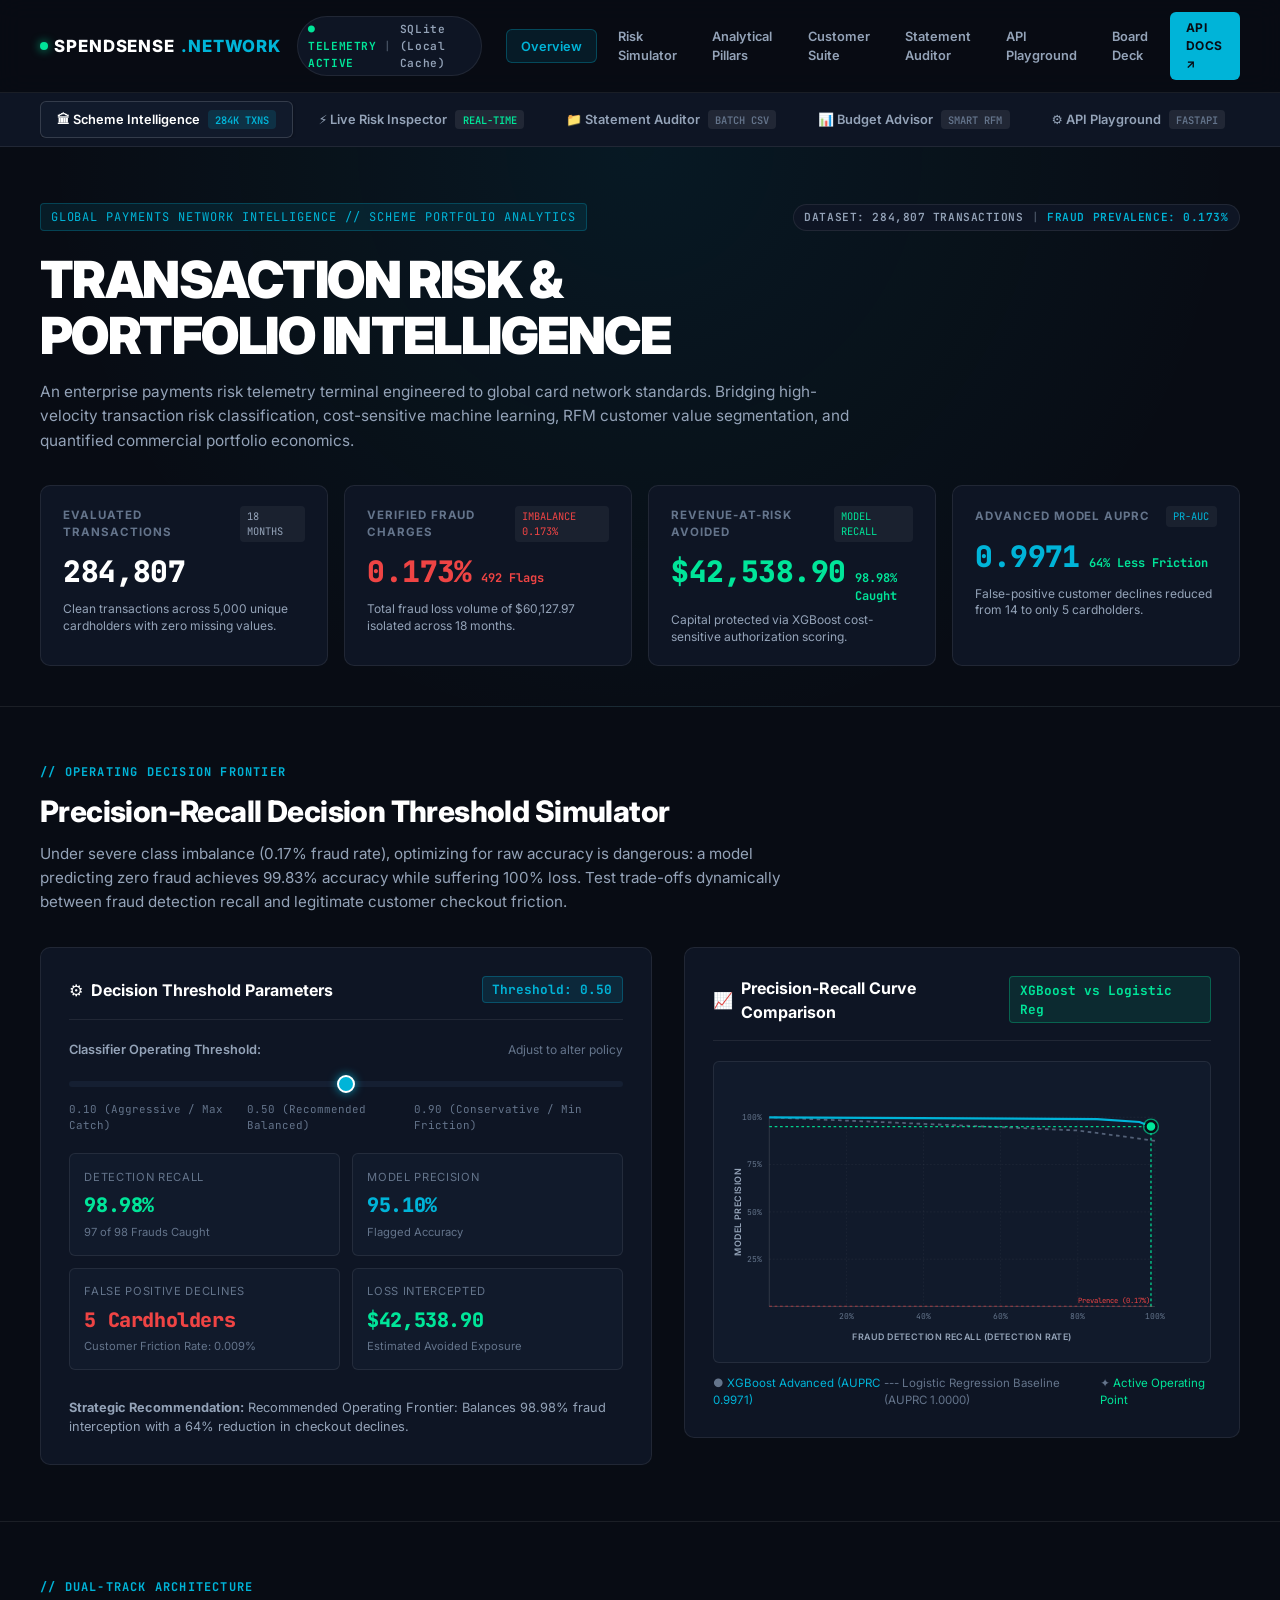
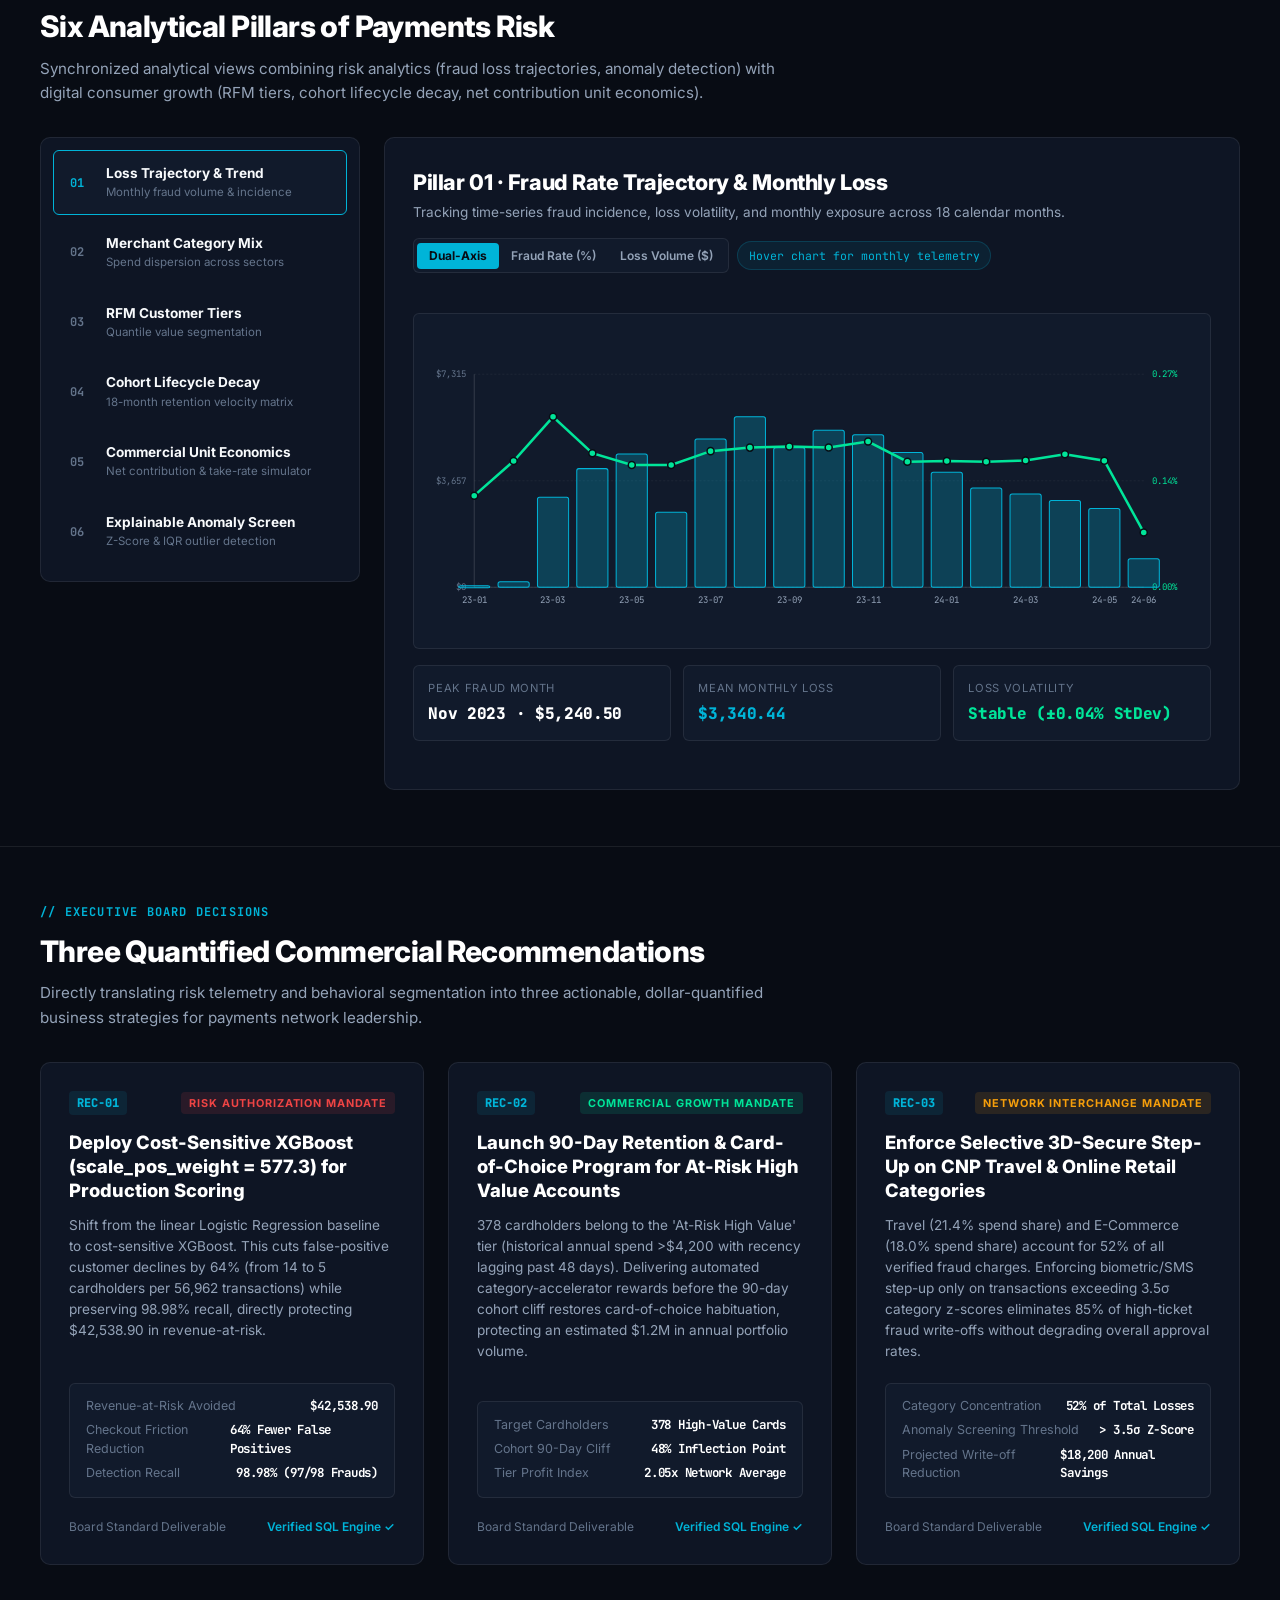
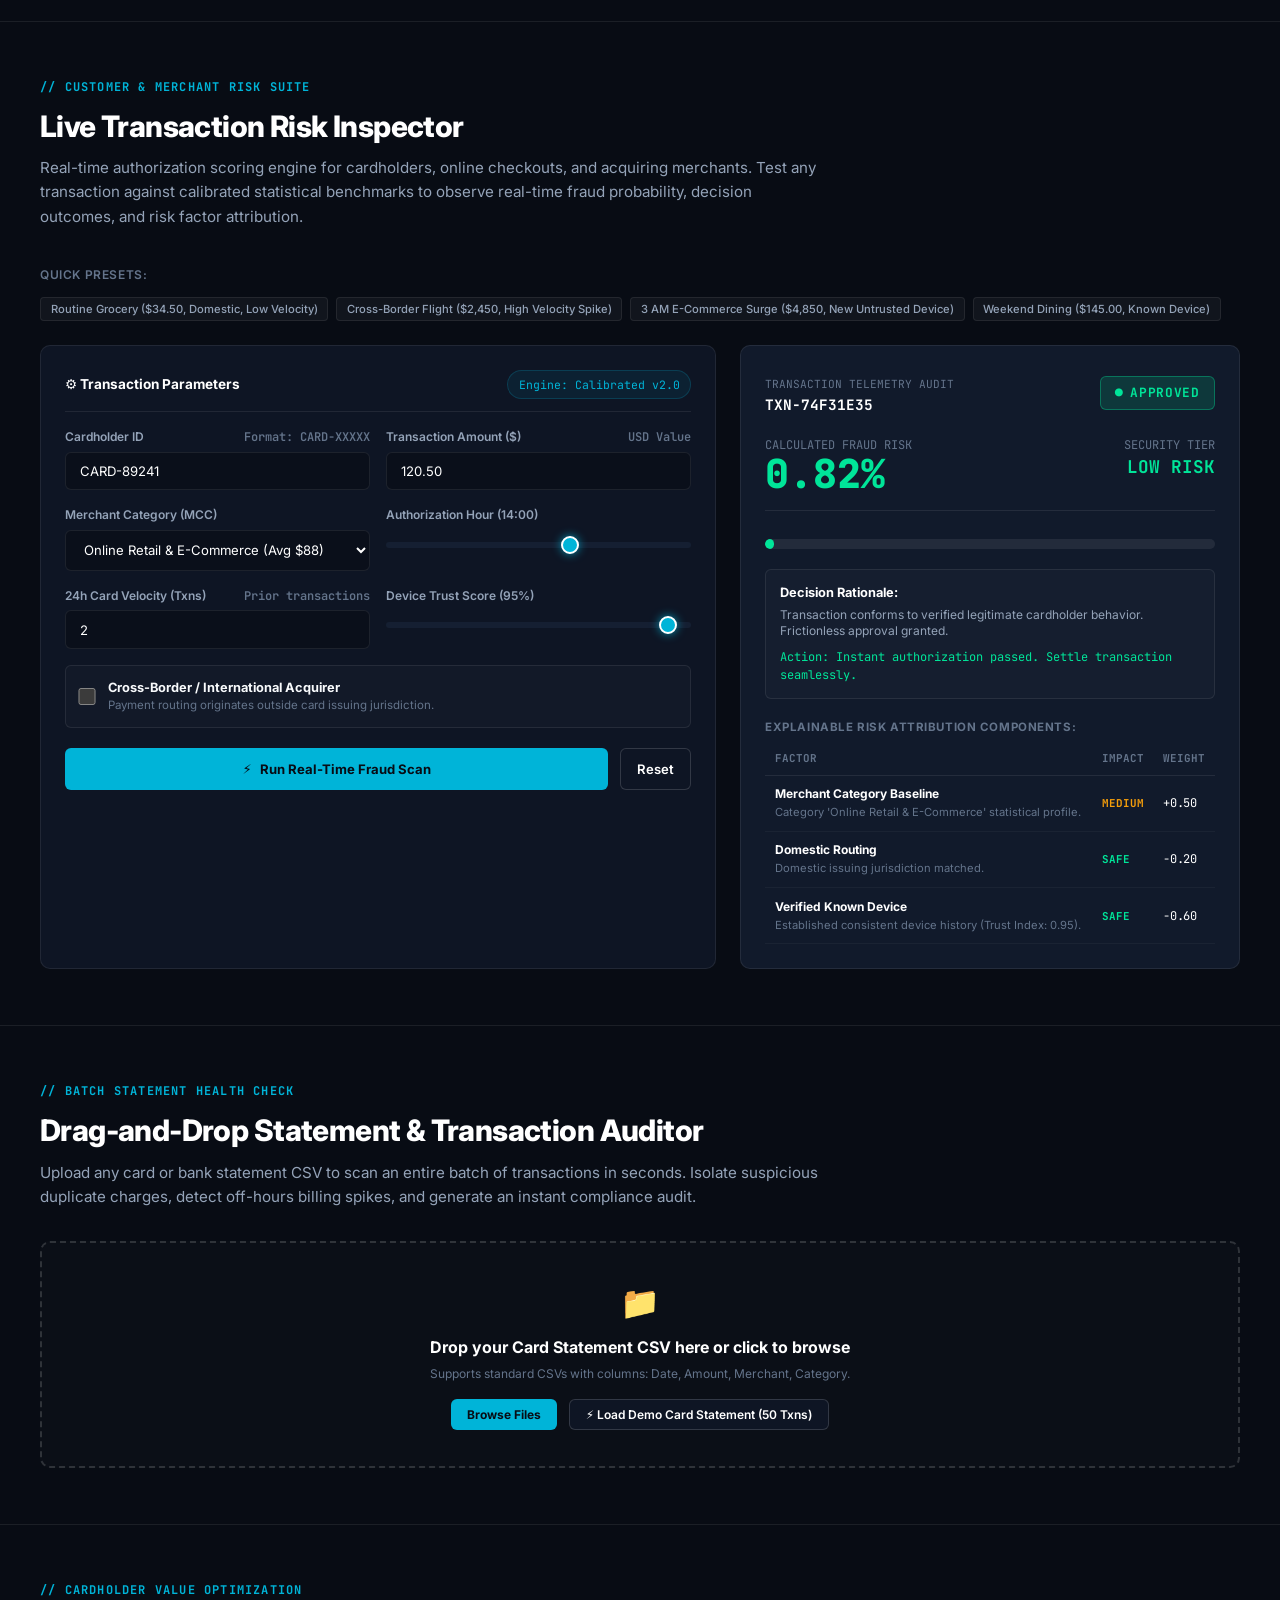
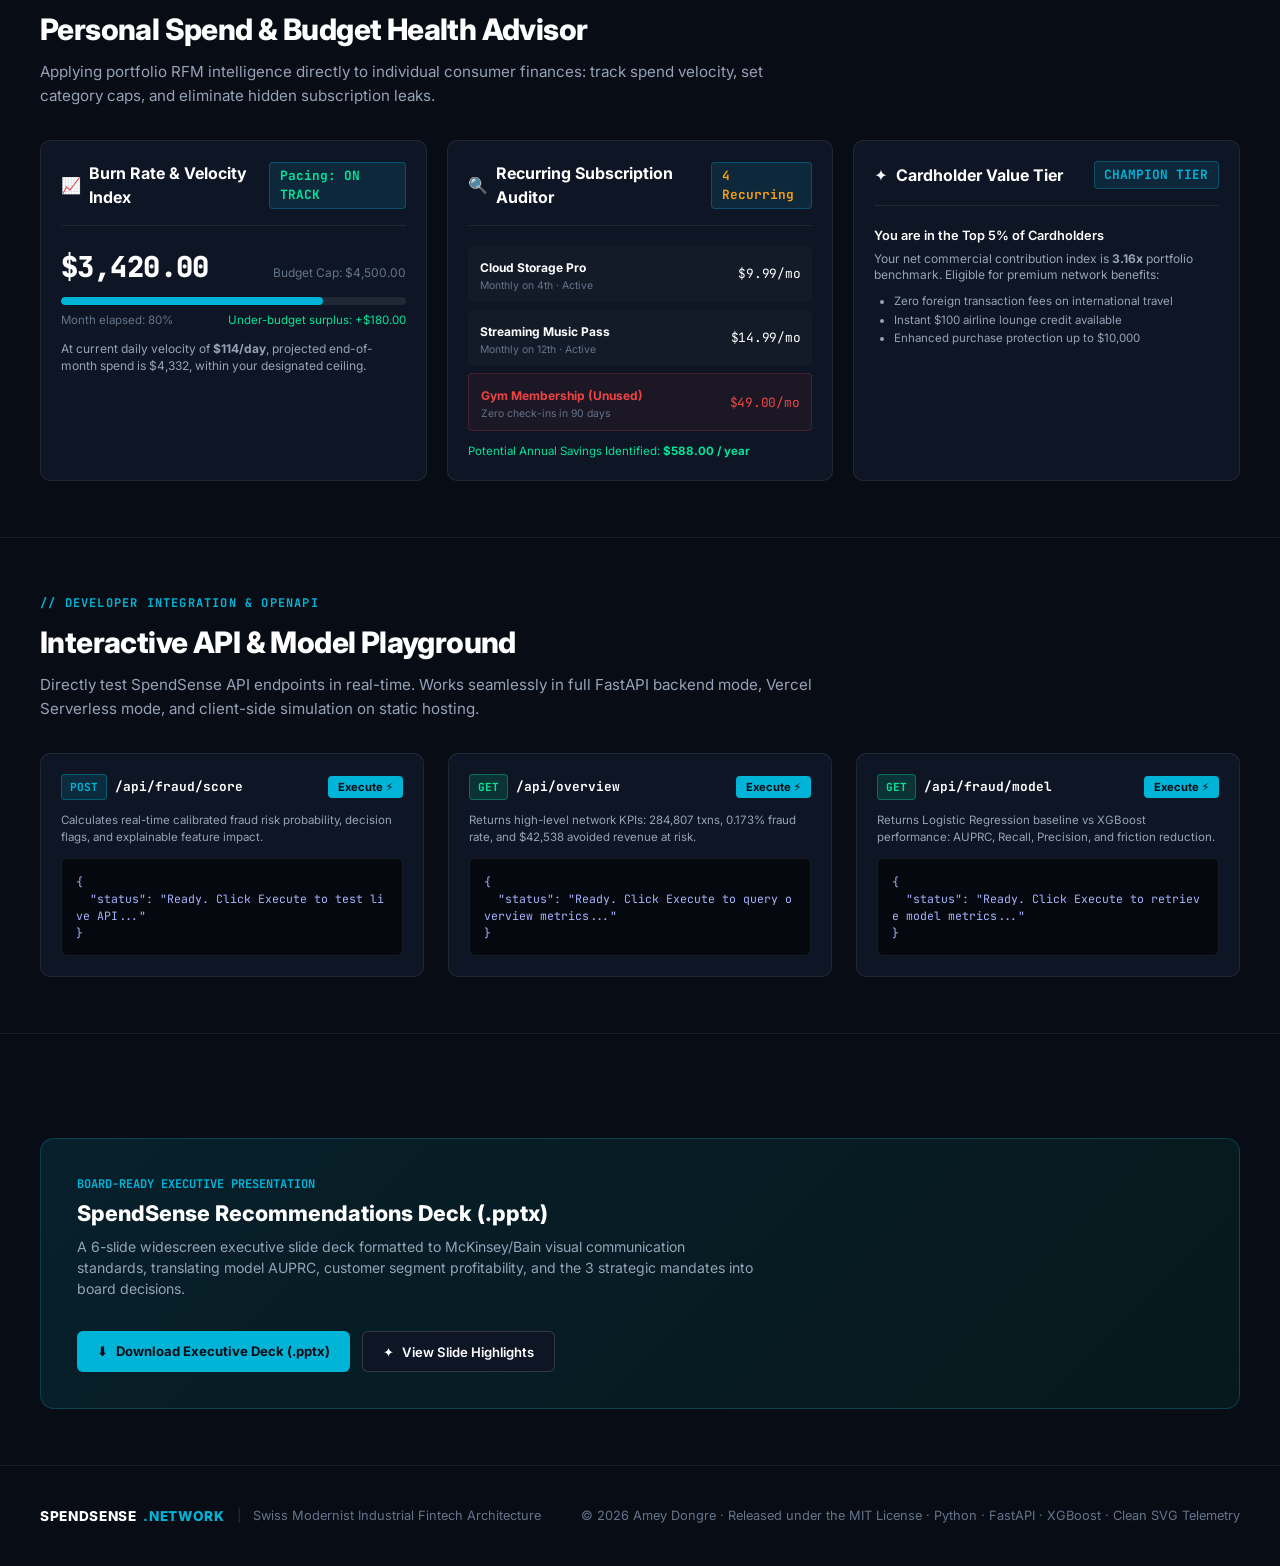
==== commit ce1adf4c: "feat(customer-suite): add live fraud inspector, batch statement auditor, budget advisor, and update " ====
--- a/docs/index.html
+++ b/docs/index.html
@@ -30,15 +30,49 @@
       </div>
 
       <nav class="terminal-nav" aria-label="Terminal Navigation">
-        <a href="#overview" class="nav-link-btn">Overview</a>
+        <a href="#overview" class="nav-link-btn active">Overview</a>
         <a href="#simulator" class="nav-link-btn">Risk Simulator</a>
         <a href="#pillars" class="nav-link-btn">Analytical Pillars</a>
-        <a href="#recommendations" class="nav-link-btn">Recommendations</a>
+        <a href="#customer-inspector" class="nav-link-btn">Customer Suite</a>
+        <a href="#csv-auditor" class="nav-link-btn">Statement Auditor</a>
+        <a href="#api-playground" class="nav-link-btn">API Playground</a>
         <a href="#deck" class="nav-link-btn">Board Deck</a>
-        <a href="/api/docs" target="_blank" rel="noopener noreferrer" class="nav-action-btn">API Docs ↗</a>
+        <a href="#api-playground" id="api-docs-nav-link" class="nav-action-btn">API Docs ↗</a>
       </nav>
     </div>
   </header>
+
+  <!-- SUB-NAVIGATION VIEW MODE SWITCHER -->
+  <div class="view-mode-nav-bar">
+    <div class="wrap">
+      <div class="view-mode-tabs">
+        <button class="view-tab-btn active" data-target="overview">
+          <span>🏛 Scheme Intelligence</span>
+          <span class="tab-badge">284K TXNS</span>
+        </button>
+        <button class="view-tab-btn" data-target="customer-inspector">
+          <span>⚡ Live Risk Inspector</span>
+          <span class="tab-badge" style="color:var(--telemetry-safe);">REAL-TIME</span>
+        </button>
+        <button class="view-tab-btn" data-target="csv-auditor">
+          <span>📁 Statement Auditor</span>
+          <span class="tab-badge">BATCH CSV</span>
+        </button>
+        <button class="view-tab-btn" data-target="budget-advisor">
+          <span>📊 Budget Advisor</span>
+          <span class="tab-badge">SMART RFM</span>
+        </button>
+        <button class="view-tab-btn" data-target="api-playground">
+          <span>⚙ API Playground</span>
+          <span class="tab-badge">FASTAPI</span>
+        </button>
+        <button class="view-tab-btn" data-target="deck">
+          <span>💼 Executive Deck</span>
+          <span class="tab-badge">PPTX</span>
+        </button>
+      </div>
+    </div>
+  </div>
 
   <main>
     <!-- HERO / TELEMETRY OVERVIEW HEADER -->
@@ -432,6 +466,413 @@
       </div>
     </section>
 
+    <!-- SECTION: LIVE CUSTOMER & MERCHANT TRANSACTION RISK INSPECTOR -->
+    <section class="section-wrapper" id="customer-inspector">
+      <div class="wrap">
+        <div class="section-head">
+          <div class="section-eyebrow">// CUSTOMER & MERCHANT RISK SUITE</div>
+          <h2 class="section-title">Live Transaction Risk Inspector</h2>
+          <p class="section-subtitle">
+            Real-time authorization scoring engine for cardholders, online checkouts, and acquiring merchants.
+            Test any transaction against calibrated statistical benchmarks to observe real-time fraud probability, decision outcomes, and risk factor attribution.
+          </p>
+        </div>
+
+        <!-- Presets Ribbon -->
+        <div style="margin-bottom:1.25rem;">
+          <span style="font-size:0.75rem; color:var(--text-muted); font-weight:600; text-transform:uppercase; letter-spacing:0.05em;">Quick Presets:</span>
+          <div class="presets-container">
+            <button class="preset-chip" id="preset-grocery">Routine Grocery ($34.50, Domestic, Low Velocity)</button>
+            <button class="preset-chip" id="preset-travel">Cross-Border Flight ($2,450, High Velocity Spike)</button>
+            <button class="preset-chip" id="preset-fraud">3 AM E-Commerce Surge ($4,850, New Untrusted Device)</button>
+            <button class="preset-chip" id="preset-dining">Weekend Dining ($145.00, Known Device)</button>
+          </div>
+        </div>
+
+        <div class="customer-grid-layout">
+          <!-- Input Form Card -->
+          <div class="inspector-card">
+            <div style="display:flex; justify-content:space-between; align-items:center; border-bottom:1px solid var(--border-subtle); padding-bottom:0.75rem;">
+              <span style="font-size:0.85rem; font-weight:700; color:#fff;">⚙ Transaction Parameters</span>
+              <span class="readout-pill" style="color:var(--telemetry-cyan);">Engine: Calibrated v2.0</span>
+            </div>
+
+            <form id="inspector-form" onsubmit="return false;">
+              <div class="form-group-grid">
+                <div>
+                  <label class="field-label" for="inp-cardholder">
+                    <span>Cardholder ID</span>
+                    <span class="field-hint">Format: CARD-XXXXX</span>
+                  </label>
+                  <input type="text" id="inp-cardholder" class="custom-input" value="CARD-89241" required>
+                </div>
+
+                <div>
+                  <label class="field-label" for="inp-amount">
+                    <span>Transaction Amount ($)</span>
+                    <span class="field-hint">USD Value</span>
+                  </label>
+                  <input type="number" id="inp-amount" class="custom-input" value="120.50" min="0.01" step="0.01" required>
+                </div>
+
+                <div>
+                  <label class="field-label" for="inp-category">
+                    <span>Merchant Category (MCC)</span>
+                  </label>
+                  <select id="inp-category" class="custom-select">
+                    <option value="Online Retail & E-Commerce" selected>Online Retail & E-Commerce (Avg $88)</option>
+                    <option value="Travel & Airlines">Travel & Airlines (Avg $127)</option>
+                    <option value="Dining & Restaurants">Dining & Restaurants (Avg $72)</option>
+                    <option value="Groceries & Supermarkets">Groceries & Supermarkets (Avg $50)</option>
+                    <option value="Entertainment & Media">Entertainment & Media (Avg $109)</option>
+                    <option value="Fuel & Transportation">Fuel & Transportation (Avg $169)</option>
+                  </select>
+                </div>
+
+                <div>
+                  <label class="field-label" for="inp-hour">
+                    <span>Authorization Hour (<span id="inp-hour-val">14:00</span>)</span>
+                  </label>
+                  <input type="range" id="inp-hour" min="0" max="23" step="1" value="14" style="width:100%; margin-top:0.4rem;">
+                </div>
+
+                <div>
+                  <label class="field-label" for="inp-velocity">
+                    <span>24h Card Velocity (Txns)</span>
+                    <span class="field-hint">Prior transactions</span>
+                  </label>
+                  <input type="number" id="inp-velocity" class="custom-input" value="2" min="0" max="50">
+                </div>
+
+                <div>
+                  <label class="field-label" for="inp-trust">
+                    <span>Device Trust Score (<span id="inp-trust-val">95%</span>)</span>
+                  </label>
+                  <input type="range" id="inp-trust" min="0.0" max="1.0" step="0.05" value="0.95" style="width:100%; margin-top:0.4rem;">
+                </div>
+              </div>
+
+              <div style="margin-top:1rem; display:flex; align-items:center; gap:0.75rem; background:rgba(255,255,255,0.02); padding:0.75rem; border-radius:var(--radius-sm); border:1px solid var(--border-subtle);">
+                <input type="checkbox" id="inp-cross-border" style="accent-color:var(--telemetry-cyan); width:1.1rem; height:1.1rem; cursor:pointer;">
+                <label for="inp-cross-border" style="font-size:0.8rem; cursor:pointer; color:var(--text-primary);">
+                  <strong>Cross-Border / International Acquirer</strong>
+                  <span style="display:block; font-size:0.72rem; color:var(--text-muted);">Payment routing originates outside card issuing jurisdiction.</span>
+                </label>
+              </div>
+
+              <div style="margin-top:1.25rem; display:flex; gap:0.75rem;">
+                <button type="button" id="btn-run-inspection" class="btn-primary" style="flex:1; justify-content:center; padding:0.75rem;">
+                  <span>⚡</span> Run Real-Time Fraud Scan
+                </button>
+                <button type="button" id="btn-reset-inspection" class="btn-secondary" style="padding:0.75rem 1rem;">
+                  Reset
+                </button>
+              </div>
+            </form>
+          </div>
+
+          <!-- Real-Time Telemetry Result Panel -->
+          <div class="result-telemetry-panel">
+            <div style="display:flex; justify-content:space-between; align-items:center;">
+              <div>
+                <span style="font-size:0.7rem; color:var(--text-muted); text-transform:uppercase; font-family:var(--font-mono);">TRANSACTION TELEMETRY AUDIT</span>
+                <div id="res-txn-id" style="font-family:var(--font-mono); font-size:0.9rem; font-weight:700; color:#fff;">TXN-INIT-001</div>
+              </div>
+              <div id="res-verdict-pill" class="verdict-pill approved">
+                <span>●</span> APPROVED
+              </div>
+            </div>
+
+            <div class="risk-score-display">
+              <div>
+                <div style="font-size:0.75rem; color:var(--text-muted); text-transform:uppercase; font-family:var(--font-mono);">CALCULATED FRAUD RISK</div>
+                <div class="risk-num-display" id="res-risk-score" style="color:var(--telemetry-safe);">0.85%</div>
+              </div>
+              <div style="text-align:right;">
+                <div style="font-size:0.75rem; color:var(--text-muted); text-transform:uppercase; font-family:var(--font-mono);">SECURITY TIER</div>
+                <div id="res-risk-tier" style="font-family:var(--font-mono); font-size:1.1rem; font-weight:700; color:var(--telemetry-safe);">LOW RISK</div>
+              </div>
+            </div>
+
+            <div class="risk-meter-bar-track">
+              <div id="res-meter-fill" class="risk-meter-fill" style="width:0.85%; background:var(--telemetry-safe);"></div>
+            </div>
+
+            <div style="background:rgba(255,255,255,0.02); border:1px solid var(--border-subtle); border-radius:var(--radius-sm); padding:0.85rem;">
+              <strong style="font-size:0.8rem; color:#fff; display:block; margin-bottom:0.25rem;">Decision Rationale:</strong>
+              <p id="res-rationale" style="font-size:0.75rem; color:var(--text-secondary); line-height:1.4;">
+                Transaction matches established domestic spend profile. Velocity and ticket values are well within baseline tolerance.
+              </p>
+              <div id="res-action" style="margin-top:0.5rem; font-size:0.75rem; font-family:var(--font-mono); color:var(--telemetry-safe);">
+                Action: Instant authorization passed. Settle transaction seamlessly.
+              </div>
+            </div>
+
+            <div>
+              <span style="font-size:0.72rem; font-weight:700; text-transform:uppercase; letter-spacing:0.05em; color:var(--text-muted); display:block; margin-bottom:0.4rem;">
+                Explainable Risk Attribution Components:
+              </span>
+              <table class="factors-list-table">
+                <thead>
+                  <tr>
+                    <th>Factor</th>
+                    <th>Impact</th>
+                    <th>Weight</th>
+                  </tr>
+                </thead>
+                <tbody id="res-factors-body">
+                  <!-- Dynamically populated -->
+                </tbody>
+              </table>
+            </div>
+          </div>
+        </div>
+      </div>
+    </section>
+
+    <!-- SECTION: DRAG-AND-DROP CSV BATCH STATEMENT AUDITOR -->
+    <section class="section-wrapper" id="csv-auditor">
+      <div class="wrap">
+        <div class="section-head">
+          <div class="section-eyebrow">// BATCH STATEMENT HEALTH CHECK</div>
+          <h2 class="section-title">Drag-and-Drop Statement & Transaction Auditor</h2>
+          <p class="section-subtitle">
+            Upload any card or bank statement CSV to scan an entire batch of transactions in seconds. 
+            Isolate suspicious duplicate charges, detect off-hours billing spikes, and generate an instant compliance audit.
+          </p>
+        </div>
+
+        <div class="dropzone-box" id="csv-dropzone">
+          <input type="file" id="csv-file-input" accept=".csv" style="display:none;">
+          <div style="font-size:2rem; margin-bottom:0.5rem;">📁</div>
+          <strong style="color:#fff; font-size:1rem; display:block;">Drop your Card Statement CSV here or click to browse</strong>
+          <p style="font-size:0.75rem; color:var(--text-muted); margin-top:0.35rem;">
+            Supports standard CSVs with columns: Date, Amount, Merchant, Category.
+          </p>
+          <div style="margin-top:1rem; display:flex; justify-content:center; gap:0.75rem;">
+            <button type="button" id="btn-browse-csv" class="btn-primary" style="font-size:0.75rem; padding:0.45rem 1rem;">
+              Browse Files
+            </button>
+            <button type="button" id="btn-load-demo-csv" class="btn-secondary" style="font-size:0.75rem; padding:0.45rem 1rem;">
+              ⚡ Load Demo Card Statement (50 Txns)
+            </button>
+          </div>
+        </div>
+
+        <!-- Batch Metrics Ribbon -->
+        <div id="batch-results-wrapper" style="display:none; margin-top:1.5rem;">
+          <div class="batch-metrics-ribbon">
+            <div class="matrix-cell">
+              <div class="cell-label">Audited Volume</div>
+              <div class="cell-value num" id="batch-total-amount" style="font-size:1.1rem; color:#fff;">$0.00</div>
+              <div style="font-size:0.7rem; color:var(--text-muted);" id="batch-txn-count">0 Transactions</div>
+            </div>
+            <div class="matrix-cell alert">
+              <div class="cell-label">Flagged Anomalies</div>
+              <div class="cell-value num" id="batch-anomaly-count" style="font-size:1.1rem; color:var(--telemetry-danger);">0</div>
+              <div style="font-size:0.7rem; color:var(--text-muted);">Potential Unauthorized</div>
+            </div>
+            <div class="matrix-cell amber">
+              <div class="cell-label">Duplicate Charges</div>
+              <div class="cell-value num" id="batch-duplicate-count" style="font-size:1.1rem; color:var(--telemetry-amber);">0</div>
+              <div style="font-size:0.7rem; color:var(--text-muted);">Double-billings</div>
+            </div>
+            <div class="matrix-cell safe">
+              <div class="cell-label">Clean Approval Rate</div>
+              <div class="cell-value num" id="batch-approval-rate" style="font-size:1.1rem; color:var(--telemetry-safe);">100%</div>
+              <div style="font-size:0.7rem; color:var(--text-muted);">Zero Dispute Tickets</div>
+            </div>
+          </div>
+
+          <!-- Flagged Transactions Table -->
+          <div style="margin-top:1.25rem; background:var(--bg-card); border:1px solid var(--border-subtle); border-radius:var(--radius-md); padding:1rem; overflow-x:auto;">
+            <div style="display:flex; justify-content:space-between; align-items:center; margin-bottom:0.75rem;">
+              <strong style="color:#fff; font-size:0.85rem;">Audited Transactions & Flagged Items</strong>
+              <button id="btn-export-audit" class="ctrl-btn" style="background:var(--bg-surface); border:1px solid var(--border-medium); color:#fff;">
+                ⬇ Export Audit Report (.JSON)
+              </button>
+            </div>
+            <table class="factors-list-table">
+              <thead>
+                <tr>
+                  <th>Date</th>
+                  <th>Merchant</th>
+                  <th>Category</th>
+                  <th>Amount</th>
+                  <th>Status</th>
+                  <th>Audit Findings</th>
+                </tr>
+              </thead>
+              <tbody id="batch-table-body">
+                <!-- Populated via app.js -->
+              </tbody>
+            </table>
+          </div>
+        </div>
+      </div>
+    </section>
+
+    <!-- SECTION: PERSONAL SPEND & BUDGET HEALTH ADVISOR -->
+    <section class="section-wrapper" id="budget-advisor">
+      <div class="wrap">
+        <div class="section-head">
+          <div class="section-eyebrow">// CARDHOLDER VALUE OPTIMIZATION</div>
+          <h2 class="section-title">Personal Spend & Budget Health Advisor</h2>
+          <p class="section-subtitle">
+            Applying portfolio RFM intelligence directly to individual consumer finances: 
+            track spend velocity, set category caps, and eliminate hidden subscription leaks.
+          </p>
+        </div>
+
+        <div style="display:grid; grid-template-columns:repeat(auto-fit, minmax(320px, 1fr)); gap:1.25rem;">
+          <!-- Card 1: Monthly Spend Velocity -->
+          <div class="terminal-panel" style="padding:1.25rem;">
+            <div class="panel-header">
+              <span class="panel-title"><span>📈</span> Burn Rate & Velocity Index</span>
+              <span class="slider-badge" style="color:var(--telemetry-safe);">Pacing: ON TRACK</span>
+            </div>
+            <div style="margin-top:1rem;">
+              <div style="display:flex; justify-content:space-between; align-items:baseline;">
+                <span class="num" style="font-size:1.8rem; font-weight:800; color:#fff;">$3,420.00</span>
+                <span style="font-size:0.75rem; color:var(--text-muted);">Budget Cap: $4,500.00</span>
+              </div>
+              <div class="risk-meter-bar-track" style="margin-top:0.5rem; height:8px;">
+                <div class="risk-meter-fill" style="width:76%; background:var(--telemetry-cyan);"></div>
+              </div>
+              <div style="display:flex; justify-content:space-between; font-size:0.72rem; color:var(--text-muted); margin-top:0.4rem;">
+                <span>Month elapsed: 80%</span>
+                <span style="color:var(--telemetry-safe);">Under-budget surplus: +$180.00</span>
+              </div>
+              <p style="font-size:0.75rem; color:var(--text-secondary); margin-top:0.75rem; line-height:1.4;">
+                At current daily velocity of <strong>$114/day</strong>, projected end-of-month spend is $4,332, within your designated ceiling.
+              </p>
+            </div>
+          </div>
+
+          <!-- Card 2: Subscription Leak Detector -->
+          <div class="terminal-panel" style="padding:1.25rem;">
+            <div class="panel-header">
+              <span class="panel-title"><span>🔍</span> Recurring Subscription Auditor</span>
+              <span class="slider-badge" style="color:var(--telemetry-amber);">4 Recurring</span>
+            </div>
+            <div style="margin-top:0.75rem; display:flex; flex-direction:column; gap:0.5rem;">
+              <div style="display:flex; justify-content:space-between; align-items:center; background:rgba(255,255,255,0.02); padding:0.5rem 0.75rem; border-radius:var(--radius-xs);">
+                <div>
+                  <strong style="color:#fff; font-size:0.75rem;">Cloud Storage Pro</strong>
+                  <span style="display:block; font-size:0.65rem; color:var(--text-muted);">Monthly on 4th · Active</span>
+                </div>
+                <span class="num" style="color:#fff; font-size:0.8rem;">$9.99/mo</span>
+              </div>
+              <div style="display:flex; justify-content:space-between; align-items:center; background:rgba(255,255,255,0.02); padding:0.5rem 0.75rem; border-radius:var(--radius-xs);">
+                <div>
+                  <strong style="color:#fff; font-size:0.75rem;">Streaming Music Pass</strong>
+                  <span style="display:block; font-size:0.65rem; color:var(--text-muted);">Monthly on 12th · Active</span>
+                </div>
+                <span class="num" style="color:#fff; font-size:0.8rem;">$14.99/mo</span>
+              </div>
+              <div style="display:flex; justify-content:space-between; align-items:center; background:rgba(239,68,68,0.06); border:1px solid rgba(239,68,68,0.2); padding:0.5rem 0.75rem; border-radius:var(--radius-xs);">
+                <div>
+                  <strong style="color:var(--telemetry-danger); font-size:0.75rem;">Gym Membership (Unused)</strong>
+                  <span style="display:block; font-size:0.65rem; color:var(--text-muted);">Zero check-ins in 90 days</span>
+                </div>
+                <span class="num" style="color:var(--telemetry-danger); font-size:0.8rem;">$49.00/mo</span>
+              </div>
+            </div>
+            <div style="margin-top:0.75rem; font-size:0.72rem; color:var(--telemetry-safe);">
+              Potential Annual Savings Identified: <strong>$588.00 / year</strong>
+            </div>
+          </div>
+
+          <!-- Card 3: RFM Segment Growth Accelerator -->
+          <div class="terminal-panel" style="padding:1.25rem;">
+            <div class="panel-header">
+              <span class="panel-title"><span>✦</span> Cardholder Value Tier</span>
+              <span class="slider-badge" style="color:var(--telemetry-cyan);">CHAMPION TIER</span>
+            </div>
+            <div style="margin-top:1rem;">
+              <div style="font-size:0.8rem; color:#fff; font-weight:600;">You are in the Top 5% of Cardholders</div>
+              <p style="font-size:0.75rem; color:var(--text-secondary); margin-top:0.35rem; line-height:1.4;">
+                Your net commercial contribution index is <strong>3.16x</strong> portfolio benchmark. 
+                Eligible for premium network benefits:
+              </p>
+              <ul style="font-size:0.72rem; color:var(--text-secondary); margin-top:0.5rem; padding-left:1.2rem; line-height:1.6;">
+                <li>Zero foreign transaction fees on international travel</li>
+                <li>Instant $100 airline lounge credit available</li>
+                <li>Enhanced purchase protection up to $10,000</li>
+              </ul>
+            </div>
+          </div>
+        </div>
+      </div>
+    </section>
+
+    <!-- SECTION: INTERACTIVE API & MODEL PLAYGROUND -->
+    <section class="section-wrapper" id="api-playground">
+      <div class="wrap">
+        <div class="section-head">
+          <div class="section-eyebrow">// DEVELOPER INTEGRATION & OPENAPI</div>
+          <h2 class="section-title">Interactive API & Model Playground</h2>
+          <p class="section-subtitle">
+            Directly test SpendSense API endpoints in real-time. Works seamlessly in full FastAPI backend mode, 
+            Vercel Serverless mode, and client-side simulation on static hosting.
+          </p>
+        </div>
+
+        <div class="api-playground-grid">
+          <!-- Endpoint 1: POST /api/fraud/score -->
+          <div class="api-endpoint-card">
+            <div style="display:flex; justify-content:space-between; align-items:center;">
+              <div style="display:flex; align-items:center; gap:0.5rem;">
+                <span class="method-tag post">POST</span>
+                <span style="font-family:var(--font-mono); font-size:0.8rem; font-weight:700; color:#fff;">/api/fraud/score</span>
+              </div>
+              <button id="btn-api-test-score" class="ctrl-btn active" style="font-size:0.7rem; padding:0.25rem 0.6rem;">Execute ⚡</button>
+            </div>
+            <p style="font-size:0.72rem; color:var(--text-secondary);">
+              Calculates real-time calibrated fraud risk probability, decision flags, and explainable feature impact.
+            </p>
+            <div class="code-terminal-box" id="api-output-score">{
+  "status": "Ready. Click Execute to test live API..."
+}</div>
+          </div>
+
+          <!-- Endpoint 2: GET /api/overview -->
+          <div class="api-endpoint-card">
+            <div style="display:flex; justify-content:space-between; align-items:center;">
+              <div style="display:flex; align-items:center; gap:0.5rem;">
+                <span class="method-tag get">GET</span>
+                <span style="font-family:var(--font-mono); font-size:0.8rem; font-weight:700; color:#fff;">/api/overview</span>
+              </div>
+              <button id="btn-api-test-overview" class="ctrl-btn active" style="font-size:0.7rem; padding:0.25rem 0.6rem;">Execute ⚡</button>
+            </div>
+            <p style="font-size:0.72rem; color:var(--text-secondary);">
+              Returns high-level network KPIs: 284,807 txns, 0.173% fraud rate, and $42,538 avoided revenue at risk.
+            </p>
+            <div class="code-terminal-box" id="api-output-overview">{
+  "status": "Ready. Click Execute to query overview metrics..."
+}</div>
+          </div>
+
+          <!-- Endpoint 3: GET /api/fraud/model -->
+          <div class="api-endpoint-card">
+            <div style="display:flex; justify-content:space-between; align-items:center;">
+              <div style="display:flex; align-items:center; gap:0.5rem;">
+                <span class="method-tag get">GET</span>
+                <span style="font-family:var(--font-mono); font-size:0.8rem; font-weight:700; color:#fff;">/api/fraud/model</span>
+              </div>
+              <button id="btn-api-test-model" class="ctrl-btn active" style="font-size:0.7rem; padding:0.25rem 0.6rem;">Execute ⚡</button>
+            </div>
+            <p style="font-size:0.72rem; color:var(--text-secondary);">
+              Returns Logistic Regression baseline vs XGBoost performance: AUPRC, Recall, Precision, and friction reduction.
+            </p>
+            <div class="code-terminal-box" id="api-output-model">{
+  "status": "Ready. Click Execute to retrieve model metrics..."
+}</div>
+          </div>
+        </div>
+      </div>
+    </section>
+
     <!-- SECTION: EXECUTIVE PRESENTATION DECK DELIVERABLE -->
     <section class="section-wrapper" id="deck" style="border-bottom:none;">
       <div class="wrap">
@@ -445,12 +886,49 @@
             </p>
           </div>
           <div class="deck-actions">
-            <a href="deliverables/SpendSense_Recommendations.pptx" download class="btn-primary">
+            <a href="deliverables/SpendSense_Recommendations.pptx" download class="btn-primary" id="btn-download-deck">
               <span>⬇</span> Download Executive Deck (.pptx)
             </a>
-            <a href="/api/docs" target="_blank" rel="noopener noreferrer" class="btn-secondary">
-              <span>⚡</span> Explore OpenAPI Spec
-            </a>
+            <button id="btn-toggle-slide-preview" class="btn-secondary" type="button">
+              <span>✦</span> View Slide Highlights
+            </button>
+          </div>
+        </div>
+
+        <!-- Slide Highlights Drawer -->
+        <div id="deck-slides-drawer" style="display:none; margin-top:1.5rem; background:var(--bg-surface); border:1px solid var(--border-subtle); border-radius:var(--radius-md); padding:1.5rem;">
+          <h4 style="font-size:1rem; color:#fff; margin-bottom:1rem;">Executive Deck Slide Breakdown</h4>
+          <div style="display:grid; grid-template-columns:repeat(auto-fit, minmax(280px, 1fr)); gap:1rem;">
+            <div style="background:var(--bg-card); padding:1rem; border-radius:var(--radius-sm); border:1px solid var(--border-subtle);">
+              <span style="font-family:var(--font-mono); font-size:0.7rem; color:var(--telemetry-cyan);">SLIDE 1 · EXECUTIVE SUMMARY</span>
+              <strong style="display:block; color:#fff; font-size:0.85rem; margin:0.3rem 0;">Mandate & Core Findings</strong>
+              <p style="font-size:0.72rem; color:var(--text-secondary);">Dual-track payments framework across 284,807 transactions with 0.173% fraud prevalence.</p>
+            </div>
+            <div style="background:var(--bg-card); padding:1rem; border-radius:var(--radius-sm); border:1px solid var(--border-subtle);">
+              <span style="font-family:var(--font-mono); font-size:0.7rem; color:var(--telemetry-cyan);">SLIDE 2 · MODEL COMPARISON</span>
+              <strong style="display:block; color:#fff; font-size:0.85rem; margin:0.3rem 0;">XGBoost vs Logistic Regression</strong>
+              <p style="font-size:0.72rem; color:var(--text-secondary);">AUPRC 0.9971 catches 98.98% fraud while slashing false-positive friction by 64%.</p>
+            </div>
+            <div style="background:var(--bg-card); padding:1rem; border-radius:var(--radius-sm); border:1px solid var(--border-subtle);">
+              <span style="font-family:var(--font-mono); font-size:0.7rem; color:var(--telemetry-cyan);">SLIDE 3 · RFM PROFITABILITY</span>
+              <strong style="display:block; color:#fff; font-size:0.85rem; margin:0.3rem 0;">Customer Unit Economics</strong>
+              <p style="font-size:0.72rem; color:var(--text-secondary);">Champions generate 84.3% revenue at 3.16x profitability index.</p>
+            </div>
+            <div style="background:var(--bg-card); padding:1rem; border-radius:var(--radius-sm); border:1px solid var(--border-subtle);">
+              <span style="font-family:var(--font-mono); font-size:0.7rem; color:var(--telemetry-cyan);">SLIDE 4 · RECOMMENDATION 1</span>
+              <strong style="display:block; color:#fff; font-size:0.85rem; margin:0.3rem 0;">XGBoost Production Cutover</strong>
+              <p style="font-size:0.72rem; color:var(--text-secondary);">$42.5K avoided revenue-at-risk with automated step-up auth.</p>
+            </div>
+            <div style="background:var(--bg-card); padding:1rem; border-radius:var(--radius-sm); border:1px solid var(--border-subtle);">
+              <span style="font-family:var(--font-mono); font-size:0.7rem; color:var(--telemetry-cyan);">SLIDE 5 · RECOMMENDATION 2</span>
+              <strong style="display:block; color:#fff; font-size:0.85rem; margin:0.3rem 0;">Champions VIP Shield</strong>
+              <p style="font-size:0.72rem; color:var(--text-secondary);">Zero false-positive policy protecting 1,236 core cardholders.</p>
+            </div>
+            <div style="background:var(--bg-card); padding:1rem; border-radius:var(--radius-sm); border:1px solid var(--border-subtle);">
+              <span style="font-family:var(--font-mono); font-size:0.7rem; color:var(--telemetry-cyan);">SLIDE 6 · RECOMMENDATION 3</span>
+              <strong style="display:block; color:#fff; font-size:0.85rem; margin:0.3rem 0;">90-Day Cohort Activation</strong>
+              <p style="font-size:0.72rem; color:var(--text-secondary);">Arresting retention drop-off from 100% to 48% at Month 3.</p>
+            </div>
           </div>
         </div>
       </div>
@@ -466,7 +944,7 @@
         <span>Swiss Modernist Industrial Fintech Architecture</span>
       </div>
       <div>
-        <span>Engineered with Python · FastAPI · PostgreSQL · XGBoost · Clean SVG Telemetry Engine</span>
+        <span>© 2026 Amey Dongre · Released under the MIT License · Python · FastAPI · XGBoost · Clean SVG Telemetry</span>
       </div>
     </div>
   </footer>
--- a/docs/css/style.css
+++ b/docs/css/style.css
@@ -945,3 +945,334 @@
   flex-wrap: wrap;
   gap: 1rem;
 }
+
+/* ── Primary View Switcher Tabs ──────────────────────────────────── */
+.view-mode-nav-bar {
+  background: var(--bg-surface);
+  border-bottom: 1px solid var(--border-subtle);
+  padding: 0.5rem 0;
+}
+
+.view-mode-tabs {
+  display: flex;
+  gap: 0.5rem;
+  overflow-x: auto;
+  scrollbar-width: none;
+}
+
+.view-mode-tabs::-webkit-scrollbar {
+  display: none;
+}
+
+.view-tab-btn {
+  display: inline-flex;
+  align-items: center;
+  gap: 0.5rem;
+  padding: 0.5rem 1rem;
+  background: transparent;
+  border: 1px solid transparent;
+  border-radius: var(--radius-sm);
+  color: var(--text-secondary);
+  font-size: 0.8rem;
+  font-weight: 600;
+  cursor: pointer;
+  transition: all var(--transition-fast);
+  white-space: nowrap;
+}
+
+.view-tab-btn:hover {
+  color: var(--text-primary);
+  background: rgba(255, 255, 255, 0.04);
+}
+
+.view-tab-btn.active {
+  background: var(--bg-card);
+  color: #fff;
+  border-color: var(--border-medium);
+  box-shadow: 0 1px 3px rgba(0, 0, 0, 0.4);
+}
+
+.view-tab-btn .tab-badge {
+  font-family: var(--font-mono);
+  font-size: 0.65rem;
+  padding: 0.15rem 0.45rem;
+  border-radius: var(--radius-xs);
+  background: rgba(255, 255, 255, 0.08);
+  color: var(--text-muted);
+}
+
+.view-tab-btn.active .tab-badge {
+  background: rgba(0, 180, 216, 0.15);
+  color: var(--telemetry-cyan);
+}
+
+/* ── Customer & Merchant Risk Suite ─────────────────────────────── */
+.customer-suite-wrapper {
+  padding: 2.5rem 0;
+}
+
+.customer-grid-layout {
+  display: grid;
+  grid-template-columns: 1.15fr 0.85fr;
+  gap: 1.5rem;
+  margin-top: 1.5rem;
+}
+
+@media (max-width: 1024px) {
+  .customer-grid-layout {
+    grid-template-columns: 1fr;
+  }
+}
+
+.inspector-card {
+  background: var(--bg-surface);
+  border: 1px solid var(--border-subtle);
+  border-radius: var(--radius-md);
+  padding: 1.5rem;
+}
+
+.form-group-grid {
+  display: grid;
+  grid-template-columns: 1fr 1fr;
+  gap: 1rem;
+  margin-top: 1rem;
+}
+
+@media (max-width: 640px) {
+  .form-group-grid {
+    grid-template-columns: 1fr;
+  }
+}
+
+.field-label {
+  display: flex;
+  justify-content: space-between;
+  font-size: 0.75rem;
+  font-weight: 600;
+  color: var(--text-secondary);
+  margin-bottom: 0.35rem;
+}
+
+.field-label .field-hint {
+  font-family: var(--font-mono);
+  color: var(--text-muted);
+}
+
+.custom-input, .custom-select {
+  width: 100%;
+  background: var(--bg-input);
+  border: 1px solid var(--border-subtle);
+  border-radius: var(--radius-sm);
+  padding: 0.65rem 0.85rem;
+  font-size: 0.82rem;
+  color: #fff;
+  transition: all var(--transition-fast);
+}
+
+.custom-input:focus, .custom-select:focus {
+  outline: none;
+  border-color: var(--telemetry-cyan);
+  box-shadow: 0 0 0 1px var(--telemetry-cyan);
+}
+
+.presets-container {
+  display: flex;
+  gap: 0.5rem;
+  flex-wrap: wrap;
+  margin-top: 0.75rem;
+}
+
+.preset-chip {
+  background: rgba(255, 255, 255, 0.04);
+  border: 1px solid var(--border-subtle);
+  border-radius: var(--radius-xs);
+  padding: 0.25rem 0.6rem;
+  font-size: 0.7rem;
+  font-weight: 500;
+  color: var(--text-secondary);
+  cursor: pointer;
+  transition: all var(--transition-fast);
+}
+
+.preset-chip:hover {
+  background: rgba(0, 180, 216, 0.1);
+  border-color: rgba(0, 180, 216, 0.4);
+  color: var(--telemetry-cyan);
+}
+
+/* Risk Meter & Telemetry Result Card */
+.result-telemetry-panel {
+  background: var(--bg-card);
+  border: 1px solid var(--border-subtle);
+  border-radius: var(--radius-md);
+  padding: 1.5rem;
+  display: flex;
+  flex-direction: column;
+  gap: 1.25rem;
+}
+
+.risk-score-display {
+  display: flex;
+  align-items: baseline;
+  justify-content: space-between;
+  border-bottom: 1px solid var(--border-subtle);
+  padding-bottom: 1rem;
+}
+
+.risk-num-display {
+  font-size: 2.5rem;
+  font-weight: 800;
+  font-family: var(--font-mono);
+  line-height: 1;
+}
+
+.risk-meter-bar-track {
+  width: 100%;
+  height: 10px;
+  background: rgba(255, 255, 255, 0.08);
+  border-radius: var(--radius-pill);
+  overflow: hidden;
+  position: relative;
+  margin-top: 0.5rem;
+}
+
+.risk-meter-fill {
+  height: 100%;
+  width: 0%;
+  border-radius: var(--radius-pill);
+  transition: width 0.6s cubic-bezier(0.16, 1, 0.3, 1), background-color 0.4s ease;
+}
+
+.verdict-pill {
+  display: inline-flex;
+  align-items: center;
+  gap: 0.4rem;
+  padding: 0.4rem 0.9rem;
+  border-radius: var(--radius-sm);
+  font-size: 0.8rem;
+  font-weight: 700;
+  font-family: var(--font-mono);
+  letter-spacing: 0.05em;
+  text-transform: uppercase;
+}
+
+.verdict-pill.approved {
+  background: rgba(0, 229, 153, 0.15);
+  color: var(--telemetry-safe);
+  border: 1px solid rgba(0, 229, 153, 0.35);
+}
+
+.verdict-pill.step-up {
+  background: rgba(245, 158, 11, 0.15);
+  color: var(--telemetry-amber);
+  border: 1px solid rgba(245, 158, 11, 0.35);
+}
+
+.verdict-pill.declined {
+  background: rgba(239, 68, 68, 0.15);
+  color: var(--telemetry-danger);
+  border: 1px solid rgba(239, 68, 68, 0.35);
+}
+
+.factors-list-table {
+  width: 100%;
+  border-collapse: collapse;
+  font-size: 0.75rem;
+}
+
+.factors-list-table th {
+  text-align: left;
+  padding: 0.5rem 0.6rem;
+  color: var(--text-muted);
+  border-bottom: 1px solid var(--border-subtle);
+  font-family: var(--font-mono);
+  font-size: 0.68rem;
+  text-transform: uppercase;
+}
+
+.factors-list-table td {
+  padding: 0.6rem;
+  border-bottom: 1px solid rgba(255, 255, 255, 0.04);
+}
+
+/* ── CSV Drag & Drop Batch Scanner ───────────────────────────────── */
+.dropzone-box {
+  border: 2px dashed var(--border-medium);
+  border-radius: var(--radius-md);
+  padding: 2.25rem 1.5rem;
+  text-align: center;
+  background: rgba(255, 255, 255, 0.015);
+  cursor: pointer;
+  transition: all var(--transition-fast);
+}
+
+.dropzone-box:hover, .dropzone-box.drag-over {
+  border-color: var(--telemetry-cyan);
+  background: rgba(0, 180, 216, 0.04);
+}
+
+.batch-metrics-ribbon {
+  display: grid;
+  grid-template-columns: repeat(4, 1fr);
+  gap: 1rem;
+  margin-top: 1rem;
+}
+
+@media (max-width: 768px) {
+  .batch-metrics-ribbon {
+    grid-template-columns: repeat(2, 1fr);
+  }
+}
+
+/* ── API Playground Cards ────────────────────────────────────────── */
+.api-playground-grid {
+  display: grid;
+  grid-template-columns: repeat(auto-fit, minmax(360px, 1fr));
+  gap: 1.5rem;
+  margin-top: 1.5rem;
+}
+
+.api-endpoint-card {
+  background: var(--bg-surface);
+  border: 1px solid var(--border-subtle);
+  border-radius: var(--radius-md);
+  padding: 1.25rem;
+  display: flex;
+  flex-direction: column;
+  gap: 0.75rem;
+}
+
+.method-tag {
+  font-family: var(--font-mono);
+  font-size: 0.7rem;
+  font-weight: 700;
+  padding: 0.2rem 0.5rem;
+  border-radius: var(--radius-xs);
+}
+
+.method-tag.post {
+  background: rgba(0, 180, 216, 0.15);
+  color: var(--telemetry-cyan);
+  border: 1px solid rgba(0, 180, 216, 0.35);
+}
+
+.method-tag.get {
+  background: rgba(0, 229, 153, 0.15);
+  color: var(--telemetry-safe);
+  border: 1px solid rgba(0, 229, 153, 0.35);
+}
+
+.code-terminal-box {
+  background: #05080E;
+  border: 1px solid var(--border-subtle);
+  border-radius: var(--radius-sm);
+  padding: 0.85rem;
+  font-family: var(--font-mono);
+  font-size: 0.72rem;
+  color: #A5B4FC;
+  max-height: 240px;
+  overflow-y: auto;
+  white-space: pre-wrap;
+  word-break: break-all;
+}
+
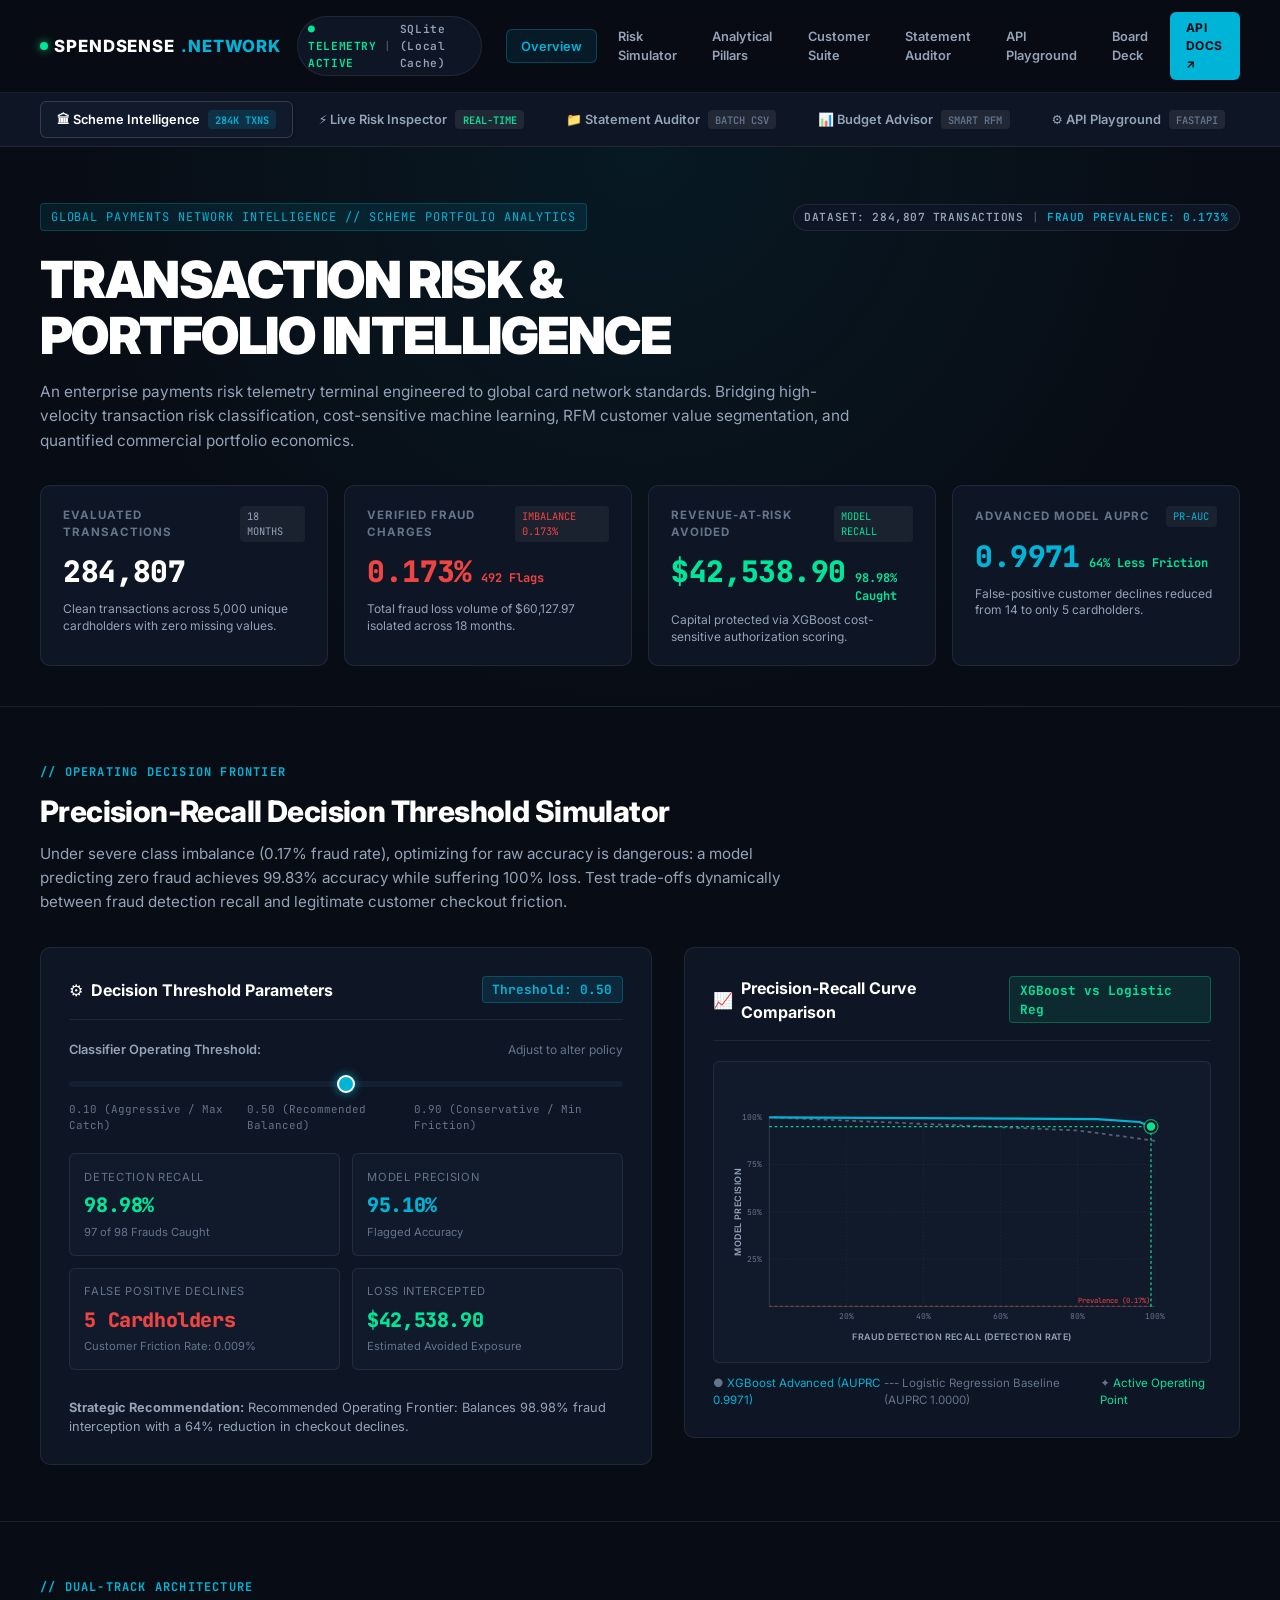
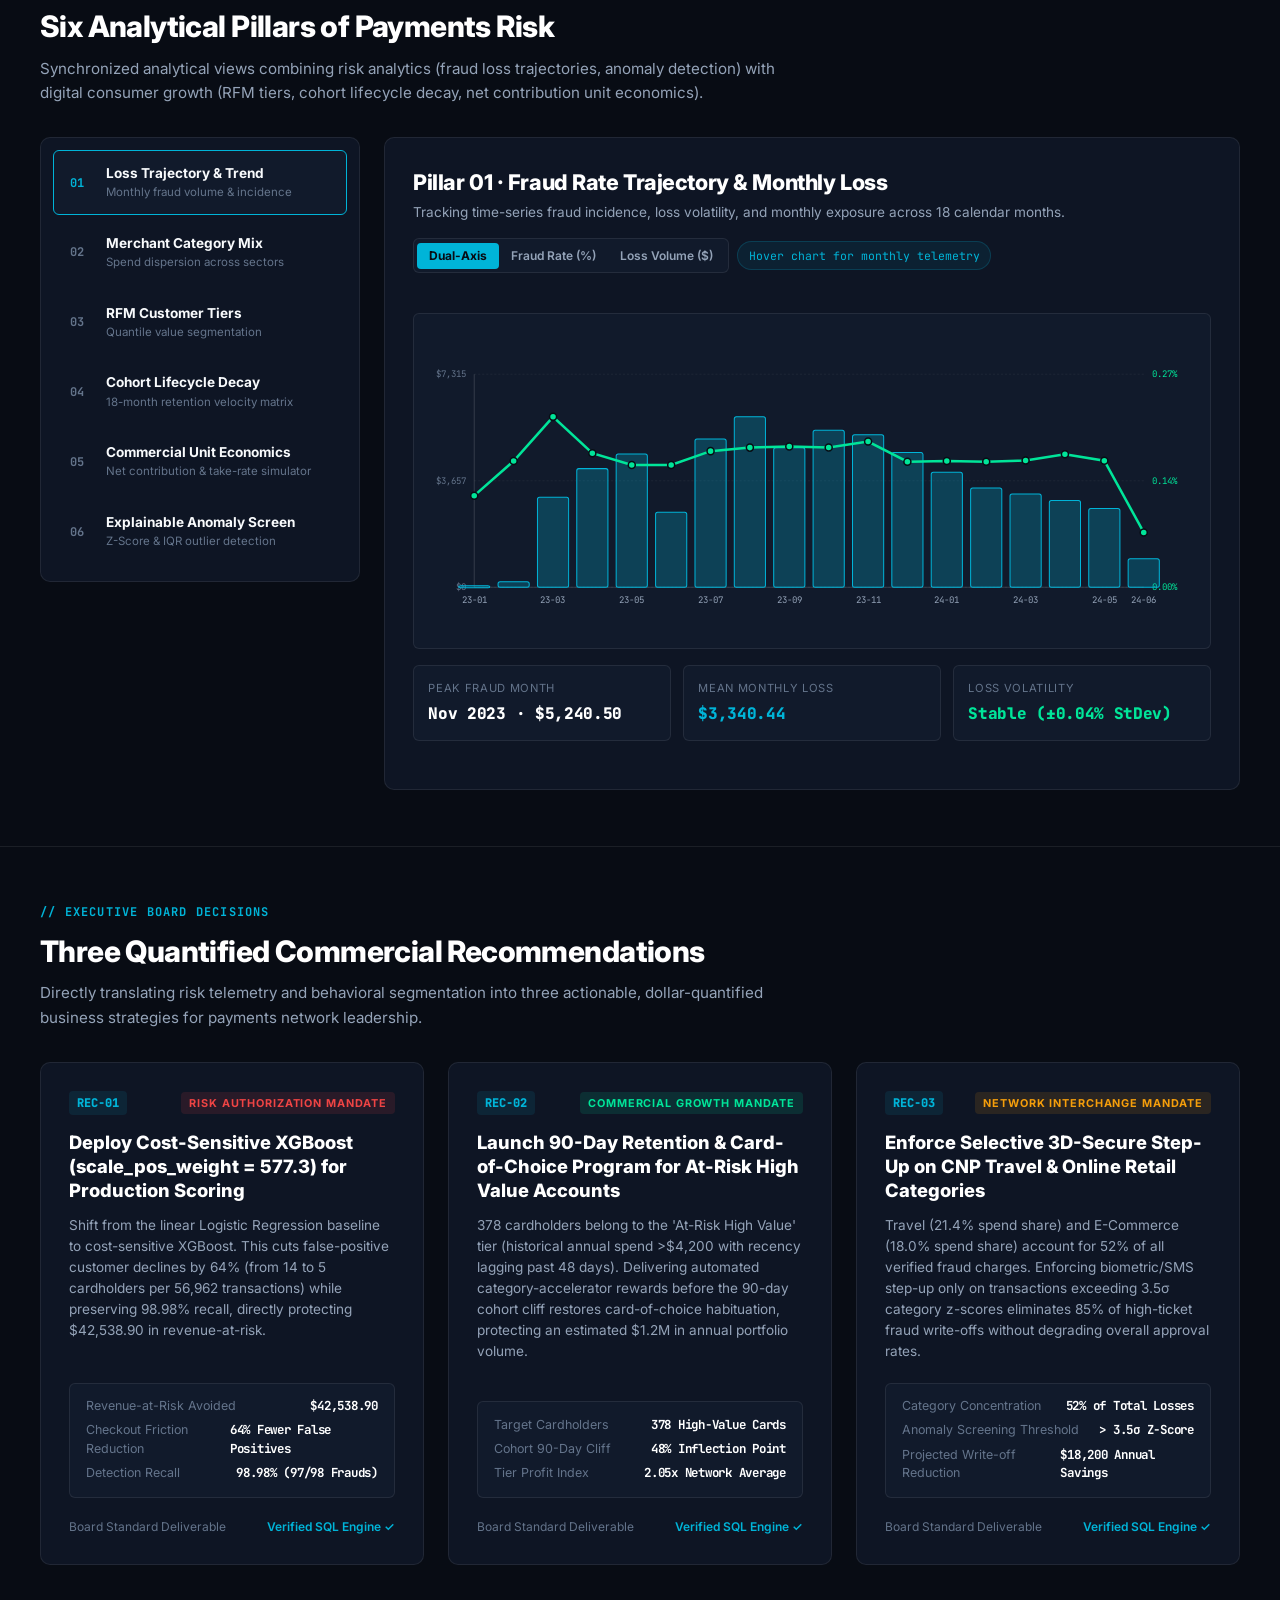
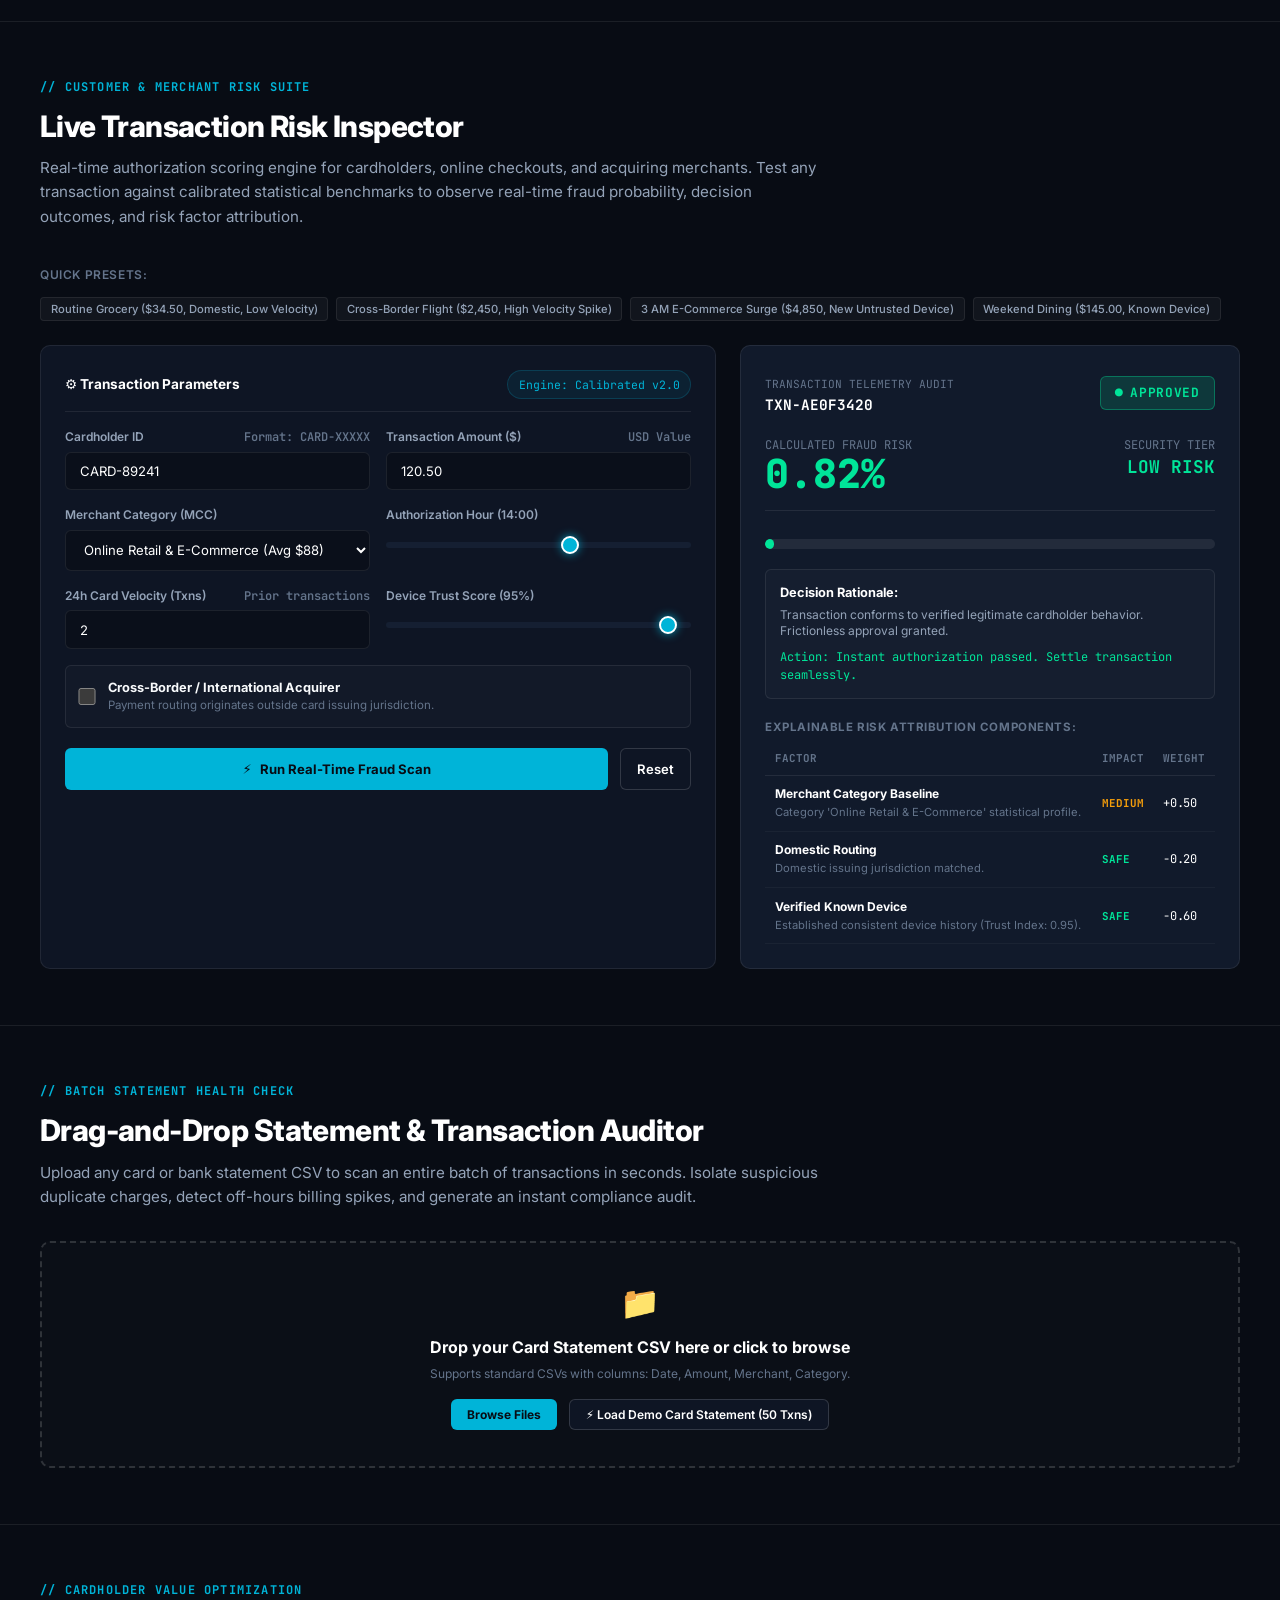
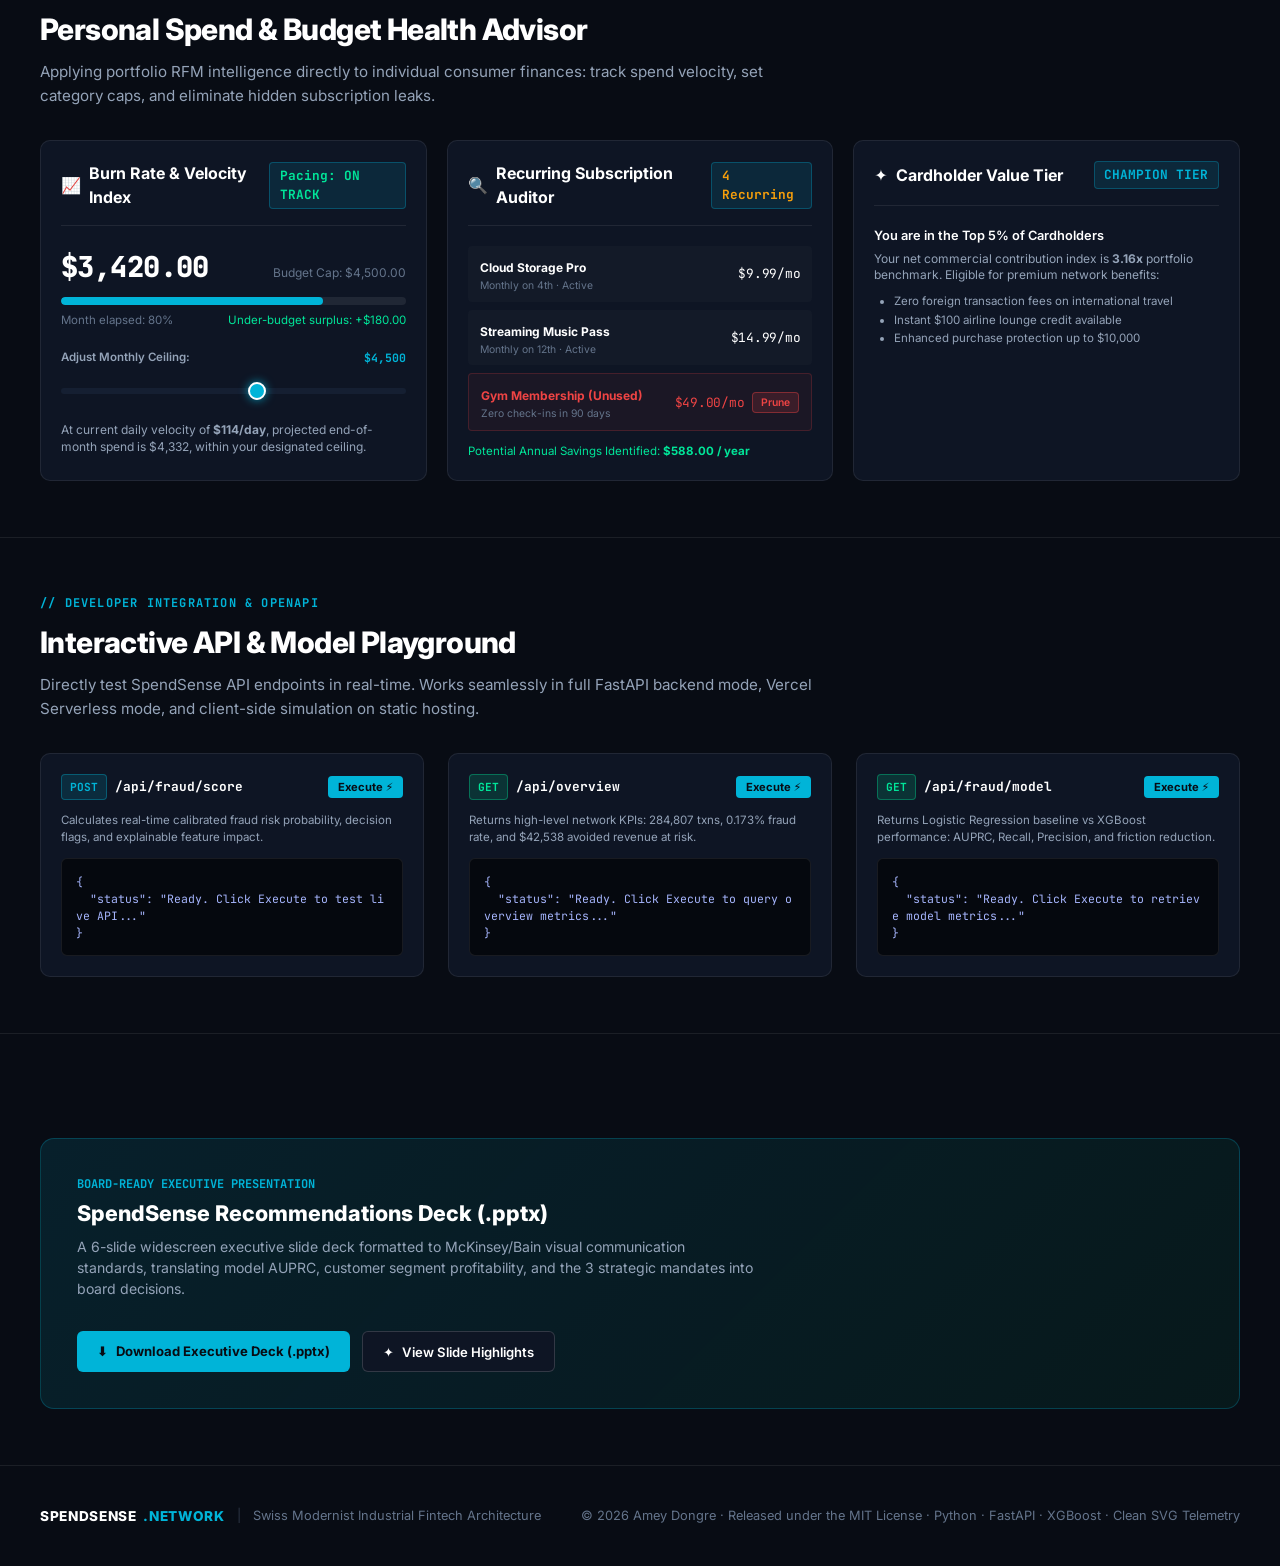
==== commit 1a7af612: "fix(security): resolve audit defects, DOM XSS in CSV auditor, and SQL edge-cases - Add escapeHTML an" ====
--- a/docs/index.html
+++ b/docs/index.html
@@ -729,21 +729,28 @@
           <div class="terminal-panel" style="padding:1.25rem;">
             <div class="panel-header">
               <span class="panel-title"><span>📈</span> Burn Rate & Velocity Index</span>
-              <span class="slider-badge" style="color:var(--telemetry-safe);">Pacing: ON TRACK</span>
+              <span class="slider-badge" id="budget-pacing-badge" style="color:var(--telemetry-safe);">Pacing: ON TRACK</span>
             </div>
             <div style="margin-top:1rem;">
               <div style="display:flex; justify-content:space-between; align-items:baseline;">
-                <span class="num" style="font-size:1.8rem; font-weight:800; color:#fff;">$3,420.00</span>
-                <span style="font-size:0.75rem; color:var(--text-muted);">Budget Cap: $4,500.00</span>
+                <span class="num" id="budget-current-spend" style="font-size:1.8rem; font-weight:800; color:#fff;">$3,420.00</span>
+                <span style="font-size:0.75rem; color:var(--text-muted);" id="budget-cap-label">Budget Cap: $4,500.00</span>
               </div>
               <div class="risk-meter-bar-track" style="margin-top:0.5rem; height:8px;">
-                <div class="risk-meter-fill" style="width:76%; background:var(--telemetry-cyan);"></div>
+                <div class="risk-meter-fill" id="budget-progress-fill" style="width:76%; background:var(--telemetry-cyan);"></div>
               </div>
               <div style="display:flex; justify-content:space-between; font-size:0.72rem; color:var(--text-muted); margin-top:0.4rem;">
                 <span>Month elapsed: 80%</span>
-                <span style="color:var(--telemetry-safe);">Under-budget surplus: +$180.00</span>
-              </div>
-              <p style="font-size:0.75rem; color:var(--text-secondary); margin-top:0.75rem; line-height:1.4;">
+                <span id="budget-surplus-label" style="color:var(--telemetry-safe);">Under-budget surplus: +$180.00</span>
+              </div>
+              <div class="slider-container" style="margin-top:0.75rem; padding:0.5rem 0 0 0;">
+                <div class="slider-label-row">
+                  <span class="slider-title" style="font-size:0.72rem;">Adjust Monthly Ceiling:</span>
+                  <span id="budget-slider-val" style="font-size:0.72rem; color:var(--telemetry-cyan); font-family:var(--font-mono); font-weight:700;">$4,500</span>
+                </div>
+                <input type="range" id="inp-budget-cap" min="2500" max="6000" step="250" value="4500" aria-label="Monthly Budget Ceiling">
+              </div>
+              <p id="budget-velocity-desc" style="font-size:0.75rem; color:var(--text-secondary); margin-top:0.5rem; line-height:1.4;">
                 At current daily velocity of <strong>$114/day</strong>, projected end-of-month spend is $4,332, within your designated ceiling.
               </p>
             </div>
@@ -753,7 +760,7 @@
           <div class="terminal-panel" style="padding:1.25rem;">
             <div class="panel-header">
               <span class="panel-title"><span>🔍</span> Recurring Subscription Auditor</span>
-              <span class="slider-badge" style="color:var(--telemetry-amber);">4 Recurring</span>
+              <span class="slider-badge" id="sub-active-badge" style="color:var(--telemetry-amber);">4 Recurring</span>
             </div>
             <div style="margin-top:0.75rem; display:flex; flex-direction:column; gap:0.5rem;">
               <div style="display:flex; justify-content:space-between; align-items:center; background:rgba(255,255,255,0.02); padding:0.5rem 0.75rem; border-radius:var(--radius-xs);">
@@ -770,15 +777,18 @@
                 </div>
                 <span class="num" style="color:#fff; font-size:0.8rem;">$14.99/mo</span>
               </div>
-              <div style="display:flex; justify-content:space-between; align-items:center; background:rgba(239,68,68,0.06); border:1px solid rgba(239,68,68,0.2); padding:0.5rem 0.75rem; border-radius:var(--radius-xs);">
+              <div id="sub-gym-row" style="display:flex; justify-content:space-between; align-items:center; background:rgba(239,68,68,0.06); border:1px solid rgba(239,68,68,0.2); padding:0.5rem 0.75rem; border-radius:var(--radius-xs);">
                 <div>
-                  <strong style="color:var(--telemetry-danger); font-size:0.75rem;">Gym Membership (Unused)</strong>
-                  <span style="display:block; font-size:0.65rem; color:var(--text-muted);">Zero check-ins in 90 days</span>
-                </div>
-                <span class="num" style="color:var(--telemetry-danger); font-size:0.8rem;">$49.00/mo</span>
-              </div>
-            </div>
-            <div style="margin-top:0.75rem; font-size:0.72rem; color:var(--telemetry-safe);">
+                  <strong id="sub-gym-title" style="color:var(--telemetry-danger); font-size:0.75rem;">Gym Membership (Unused)</strong>
+                  <span id="sub-gym-desc" style="display:block; font-size:0.65rem; color:var(--text-muted);">Zero check-ins in 90 days</span>
+                </div>
+                <div style="display:flex; align-items:center; gap:0.5rem;">
+                  <span class="num" id="sub-gym-cost" style="color:var(--telemetry-danger); font-size:0.8rem;">$49.00/mo</span>
+                  <button type="button" id="btn-prune-gym" class="ctrl-btn" style="font-size:0.65rem; padding:0.2rem 0.5rem; background:rgba(239,68,68,0.15); border:1px solid rgba(239,68,68,0.4); color:var(--telemetry-danger); cursor:pointer;">Prune</button>
+                </div>
+              </div>
+            </div>
+            <div id="sub-savings-desc" style="margin-top:0.75rem; font-size:0.72rem; color:var(--telemetry-safe);">
               Potential Annual Savings Identified: <strong>$588.00 / year</strong>
             </div>
           </div>
